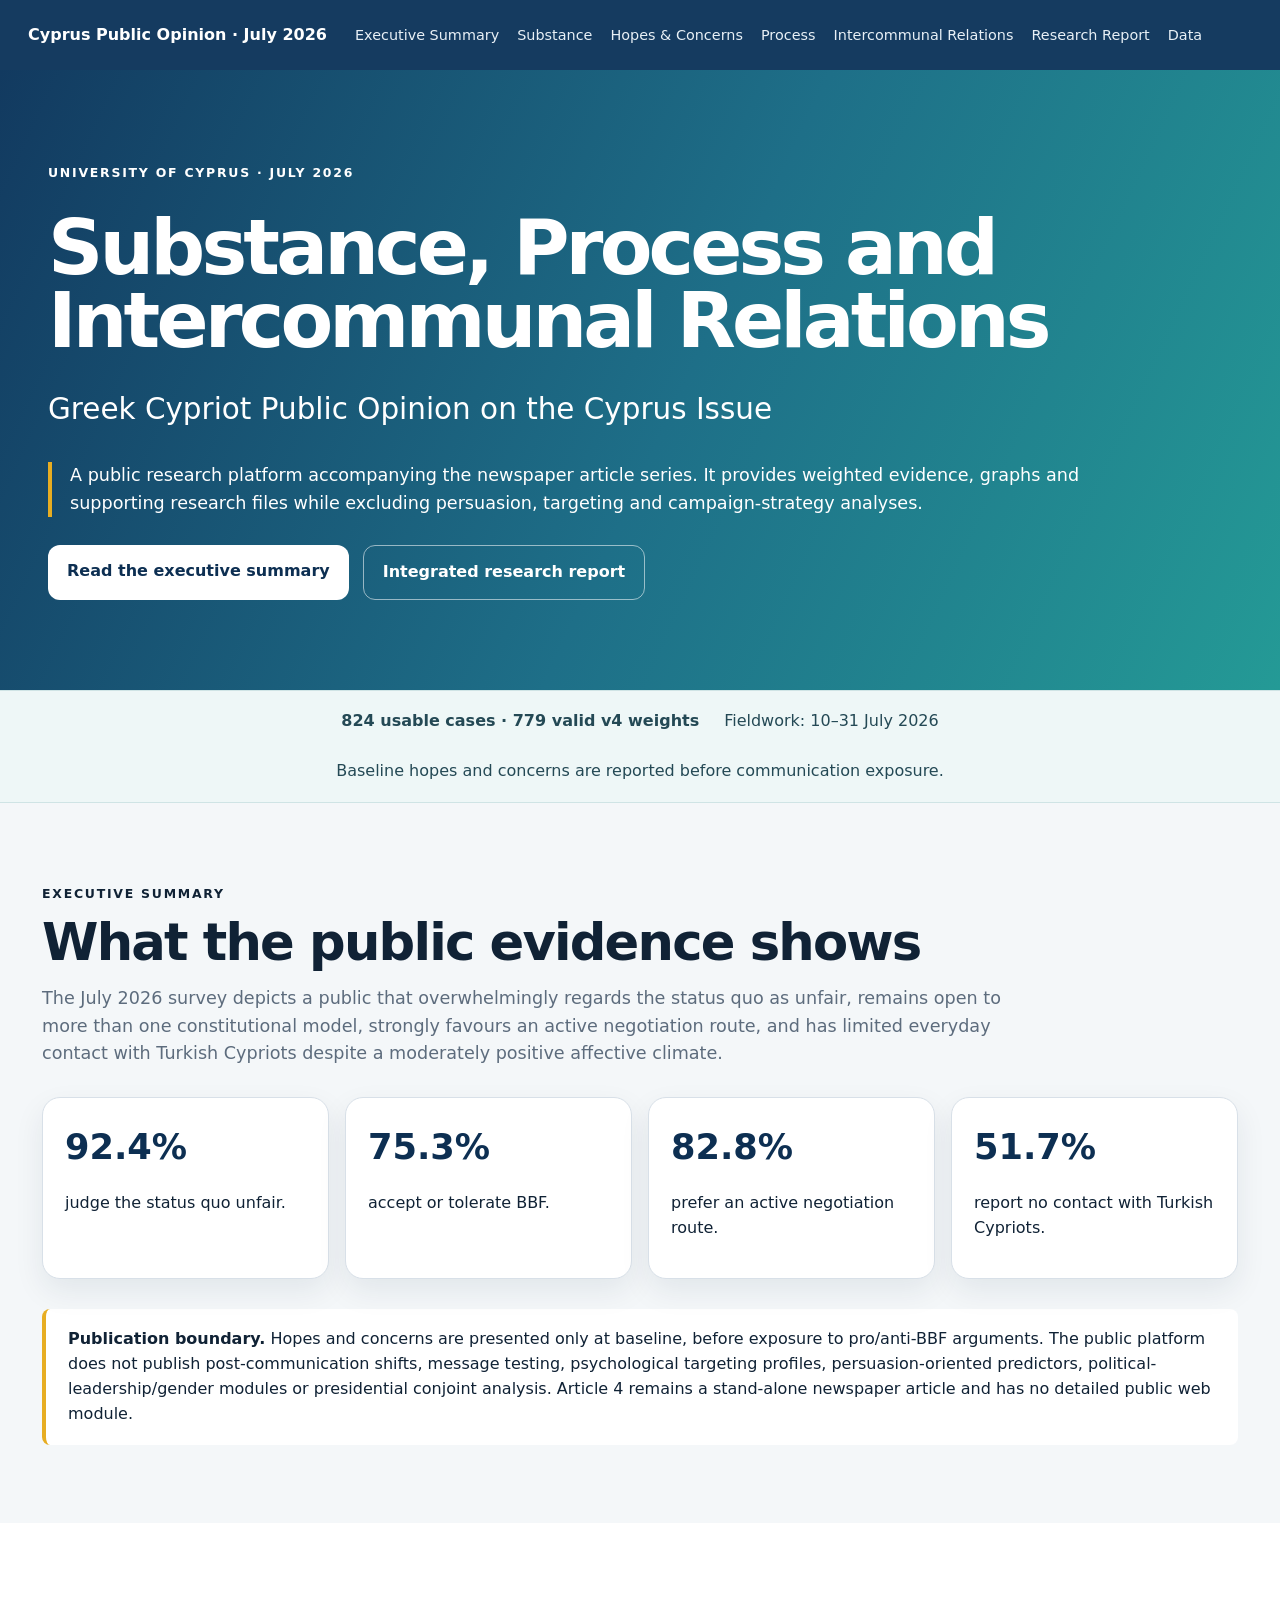
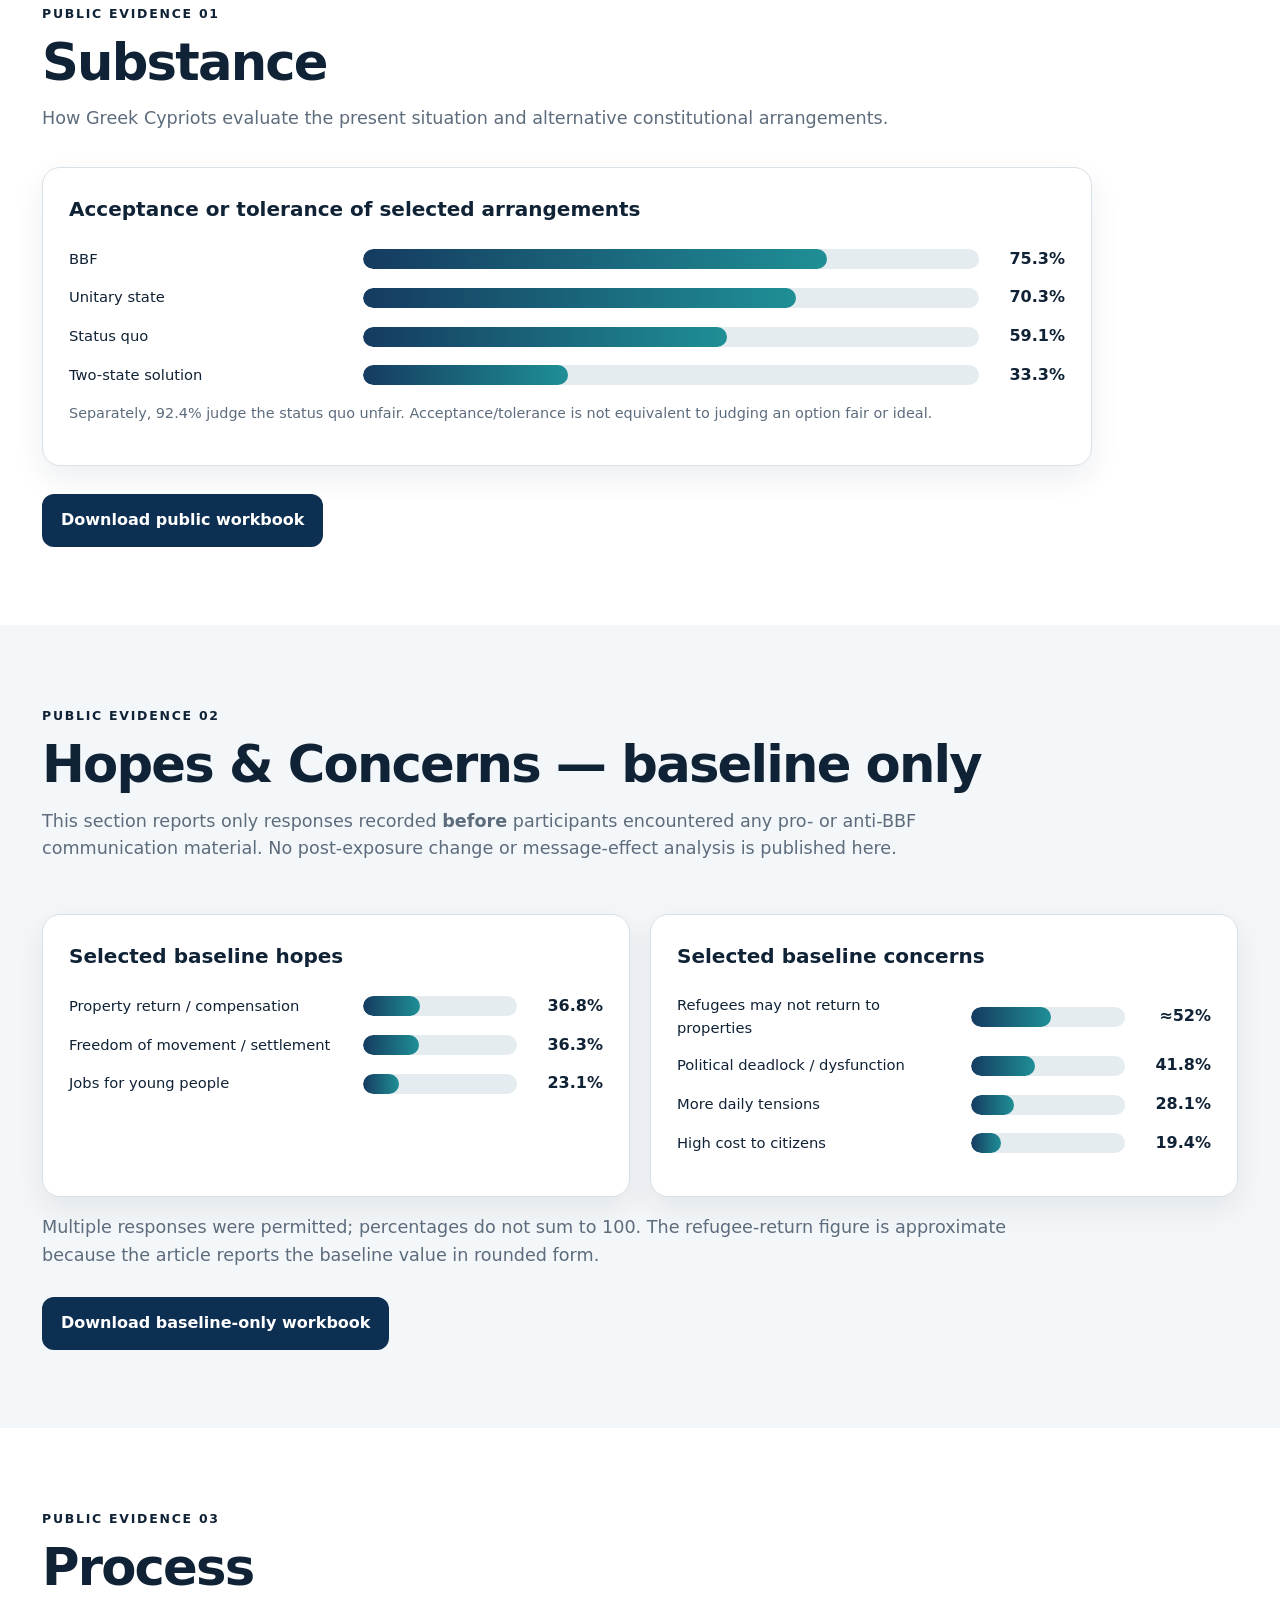
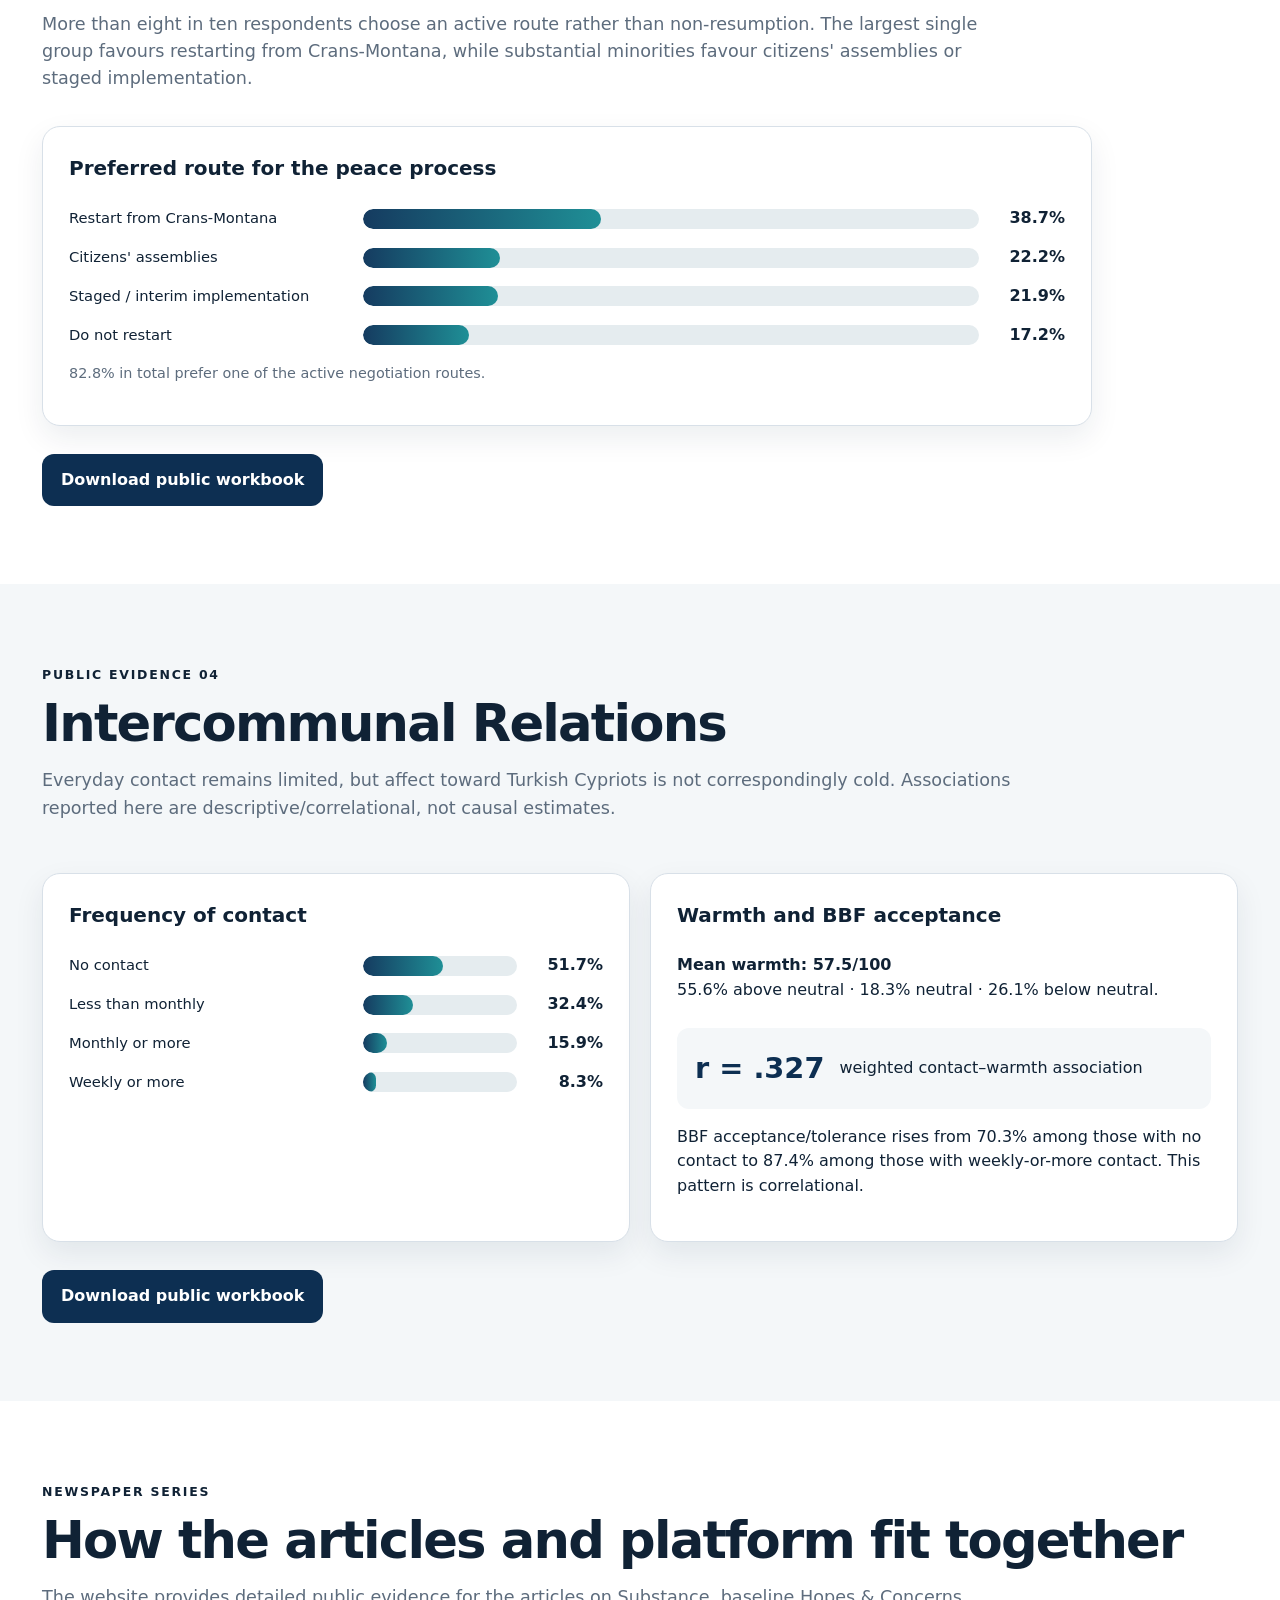
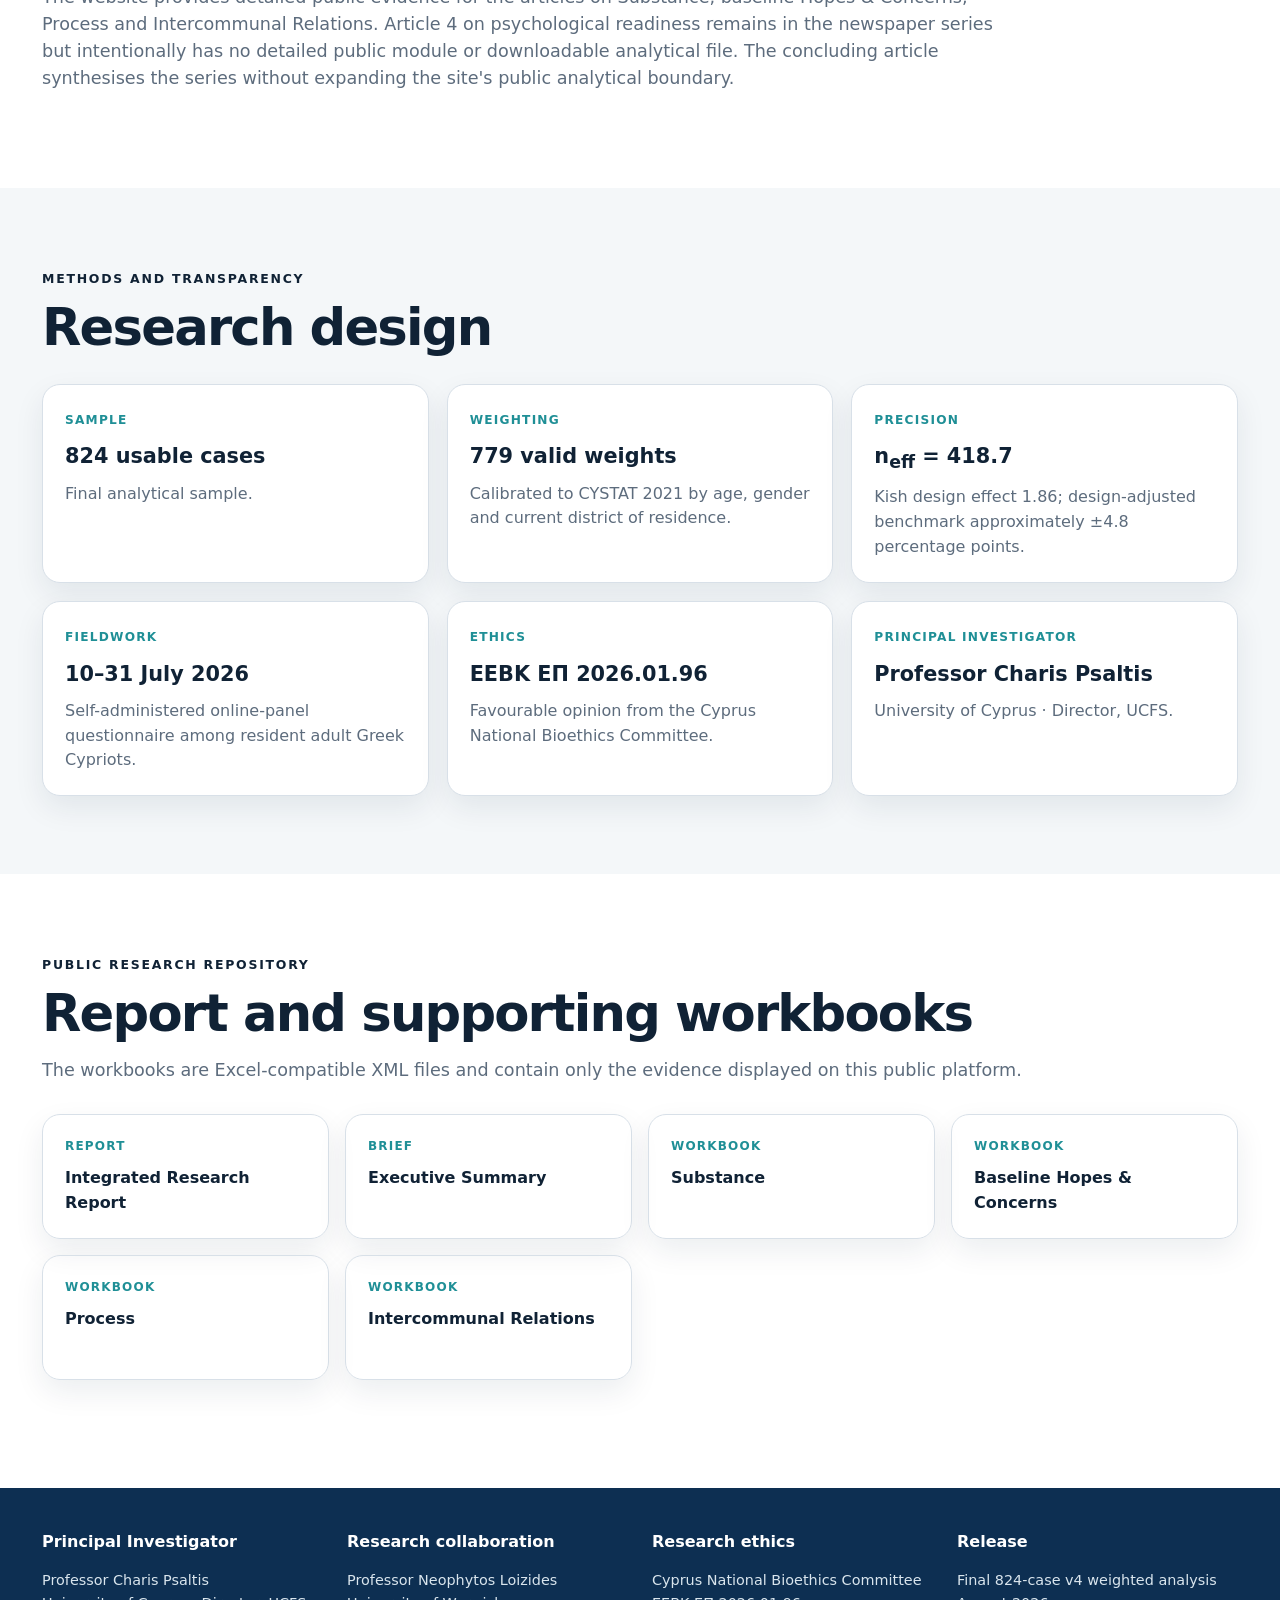
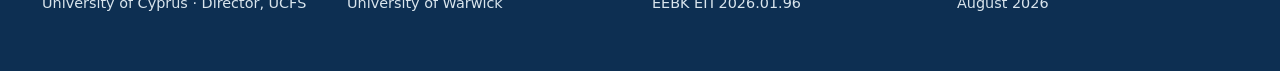
==== index.html @ 098eb1b0 "Connect graphs, report and public Excel-compatible workbooks" ====
<!doctype html><html lang="en"><head><meta charset="utf-8"><meta name="viewport" content="width=device-width,initial-scale=1"><meta name="description" content="Substance, Process and Intercommunal Relations: Greek Cypriot Public Opinion, July 2026"><title>Substance, Process and Intercommunal Relations · July 2026</title><link rel="stylesheet" href="assets/observatory-v5.css?v=20260810-articles"></head><body><header class="site-header"><div class="header-inner"><a class="brand" href="#home">Cyprus Public Opinion · July 2026</a><nav class="primary-nav"><a href="#summary">Executive Summary</a><a href="#substance">Substance</a><a href="#hopes">Hopes & Concerns</a><a href="#process">Process</a><a href="#intergroup">Intercommunal Relations</a><a href="reports/integrated-research-report.html">Research Report</a><a href="#downloads">Data</a></nav></div></header><main>
<section id="home" class="hero"><div class="hero-inner"><span class="eyebrow">UNIVERSITY OF CYPRUS · JULY 2026</span><h1>Substance, Process and Intercommunal Relations</h1><p class="hero-subtitle">Greek Cypriot Public Opinion on the Cyprus Issue</p><p class="hero-note">A public research platform accompanying the newspaper article series. It provides weighted evidence, graphs and supporting research files while excluding persuasion, targeting and campaign-strategy analyses.</p><div class="hero-actions"><a class="btn primary" href="#summary">Read the executive summary</a><a class="btn secondary" href="reports/integrated-research-report.html">Integrated research report</a></div></div></section>
<section class="release-banner"><strong>824 usable cases · 779 valid v4 weights</strong><span>Fieldwork: 10–31 July 2026</span><span>Baseline hopes and concerns are reported before communication exposure.</span></section>
<section id="summary" class="section alt"><div class="section-heading"><span class="kicker">Executive Summary</span><h2>What the public evidence shows</h2><p>The July 2026 survey depicts a public that overwhelmingly regards the status quo as unfair, remains open to more than one constitutional model, strongly favours an active negotiation route, and has limited everyday contact with Turkish Cypriots despite a moderately positive affective climate.</p></div><div class="summary-grid"><article><strong>92.4%</strong><p>judge the status quo unfair.</p></article><article><strong>75.3%</strong><p>accept or tolerate BBF.</p></article><article><strong>82.8%</strong><p>prefer an active negotiation route.</p></article><article><strong>51.7%</strong><p>report no contact with Turkish Cypriots.</p></article></div><div class="notice"><strong>Publication boundary.</strong> Hopes and concerns are presented only at baseline, before exposure to pro/anti-BBF arguments. The public platform does not publish post-communication shifts, message testing, psychological targeting profiles, persuasion-oriented predictors, political-leadership/gender modules or presidential conjoint analysis. Article 4 remains a stand-alone newspaper article and has no detailed public web module.</div></section>
<section id="substance" class="chapter"><div class="chapter-copy"><span class="chapter-number">Public evidence 01</span><h2>Substance</h2><p>How Greek Cypriots evaluate the present situation and alternative constitutional arrangements.</p><div class="chart"><h3>Acceptance or tolerance of selected arrangements</h3><div class="bar"><span>BBF</span><i style="--v:75.3%"></i><b>75.3%</b></div><div class="bar"><span>Unitary state</span><i style="--v:70.3%"></i><b>70.3%</b></div><div class="bar"><span>Status quo</span><i style="--v:59.1%"></i><b>59.1%</b></div><div class="bar"><span>Two-state solution</span><i style="--v:33.3%"></i><b>33.3%</b></div><p class="chart-note">Separately, 92.4% judge the status quo unfair. Acceptance/tolerance is not equivalent to judging an option fair or ideal.</p></div><div class="actions"><a class="btn primary" href="downloads/Substance_Public_Workbook.xml" download>Download public workbook</a></div></div></section>
<section id="hopes" class="chapter alt"><div class="chapter-copy"><span class="chapter-number">Public evidence 02</span><h2>Hopes &amp; Concerns — baseline only</h2><p>This section reports only responses recorded <strong>before</strong> participants encountered any pro- or anti-BBF communication material. No post-exposure change or message-effect analysis is published here.</p><div class="two-charts"><div class="chart"><h3>Selected baseline hopes</h3><div class="bar"><span>Property return / compensation</span><i style="--v:36.8%"></i><b>36.8%</b></div><div class="bar"><span>Freedom of movement / settlement</span><i style="--v:36.3%"></i><b>36.3%</b></div><div class="bar"><span>Jobs for young people</span><i style="--v:23.1%"></i><b>23.1%</b></div></div><div class="chart"><h3>Selected baseline concerns</h3><div class="bar"><span>Refugees may not return to properties</span><i style="--v:52%"></i><b>≈52%</b></div><div class="bar"><span>Political deadlock / dysfunction</span><i style="--v:41.8%"></i><b>41.8%</b></div><div class="bar"><span>More daily tensions</span><i style="--v:28.1%"></i><b>28.1%</b></div><div class="bar"><span>High cost to citizens</span><i style="--v:19.4%"></i><b>19.4%</b></div></div></div><p class="chart-note">Multiple responses were permitted; percentages do not sum to 100. The refugee-return figure is approximate because the article reports the baseline value in rounded form.</p><div class="actions"><a class="btn primary" href="downloads/Baseline_Hopes_Concerns_Public_Workbook.xml" download>Download baseline-only workbook</a></div></div></section>
<section id="process" class="chapter"><div class="chapter-copy"><span class="chapter-number">Public evidence 03</span><h2>Process</h2><p>More than eight in ten respondents choose an active route rather than non-resumption. The largest single group favours restarting from Crans-Montana, while substantial minorities favour citizens' assemblies or staged implementation.</p><div class="chart"><h3>Preferred route for the peace process</h3><div class="bar"><span>Restart from Crans-Montana</span><i style="--v:38.7%"></i><b>38.7%</b></div><div class="bar"><span>Citizens' assemblies</span><i style="--v:22.2%"></i><b>22.2%</b></div><div class="bar"><span>Staged / interim implementation</span><i style="--v:21.9%"></i><b>21.9%</b></div><div class="bar"><span>Do not restart</span><i style="--v:17.2%"></i><b>17.2%</b></div><p class="chart-note">82.8% in total prefer one of the active negotiation routes.</p></div><div class="actions"><a class="btn primary" href="downloads/Process_Public_Workbook.xml" download>Download public workbook</a></div></div></section>
<section id="intergroup" class="chapter alt"><div class="chapter-copy"><span class="chapter-number">Public evidence 04</span><h2>Intercommunal Relations</h2><p>Everyday contact remains limited, but affect toward Turkish Cypriots is not correspondingly cold. Associations reported here are descriptive/correlational, not causal estimates.</p><div class="two-charts"><div class="chart"><h3>Frequency of contact</h3><div class="bar"><span>No contact</span><i style="--v:51.7%"></i><b>51.7%</b></div><div class="bar"><span>Less than monthly</span><i style="--v:32.4%"></i><b>32.4%</b></div><div class="bar"><span>Monthly or more</span><i style="--v:15.9%"></i><b>15.9%</b></div><div class="bar"><span>Weekly or more</span><i style="--v:8.3%"></i><b>8.3%</b></div></div><div class="chart"><h3>Warmth and BBF acceptance</h3><p><strong>Mean warmth: 57.5/100</strong><br>55.6% above neutral · 18.3% neutral · 26.1% below neutral.</p><div class="association"><strong>r = .327</strong><span>weighted contact–warmth association</span></div><p>BBF acceptance/tolerance rises from 70.3% among those with no contact to 87.4% among those with weekly-or-more contact. This pattern is correlational.</p></div></div><div class="actions"><a class="btn primary" href="downloads/Intercommunal_Relations_Public_Workbook.xml" download>Download public workbook</a></div></div></section>
<section id="articles" class="section"><div class="section-heading"><span class="kicker">Newspaper series</span><h2>How the articles and platform fit together</h2><p>The website provides detailed public evidence for the articles on Substance, baseline Hopes & Concerns, Process and Intercommunal Relations. Article 4 on psychological readiness remains in the newspaper series but intentionally has no detailed public module or downloadable analytical file. The concluding article synthesises the series without expanding the site's public analytical boundary.</p></div></section>
<section id="research" class="section research"><div class="section-heading"><span class="kicker">Methods and transparency</span><h2>Research design</h2></div><div class="research-grid"><article><span>Sample</span><strong>824 usable cases</strong><p>Final analytical sample.</p></article><article><span>Weighting</span><strong>779 valid weights</strong><p>Calibrated to CYSTAT 2021 by age, gender and current district of residence.</p></article><article><span>Precision</span><strong>n<sub>eff</sub> = 418.7</strong><p>Kish design effect 1.86; design-adjusted benchmark approximately ±4.8 percentage points.</p></article><article><span>Fieldwork</span><strong>10–31 July 2026</strong><p>Self-administered online-panel questionnaire among resident adult Greek Cypriots.</p></article><article><span>Ethics</span><strong>ΕΕΒΚ ΕΠ 2026.01.96</strong><p>Favourable opinion from the Cyprus National Bioethics Committee.</p></article><article><span>Principal Investigator</span><strong>Professor Charis Psaltis</strong><p>University of Cyprus · Director, UCFS.</p></article></div></section>
<section id="downloads" class="section downloads"><div class="section-heading"><span class="kicker">Public research repository</span><h2>Report and supporting workbooks</h2><p>The workbooks are Excel-compatible XML files and contain only the evidence displayed on this public platform.</p></div><div class="download-grid"><a href="reports/integrated-research-report.html"><span>Report</span><strong>Integrated Research Report</strong></a><a href="reports/executive-summary.html"><span>Brief</span><strong>Executive Summary</strong></a><a href="downloads/Substance_Public_Workbook.xml" download><span>Workbook</span><strong>Substance</strong></a><a href="downloads/Baseline_Hopes_Concerns_Public_Workbook.xml" download><span>Workbook</span><strong>Baseline Hopes & Concerns</strong></a><a href="downloads/Process_Public_Workbook.xml" download><span>Workbook</span><strong>Process</strong></a><a href="downloads/Intercommunal_Relations_Public_Workbook.xml" download><span>Workbook</span><strong>Intercommunal Relations</strong></a></div></section></main>
<footer><div class="footer-grid"><div><strong>Principal Investigator</strong><p>Professor Charis Psaltis<br>University of Cyprus · Director, UCFS</p></div><div><strong>Research collaboration</strong><p>Professor Neophytos Loizides<br>University of Warwick</p></div><div><strong>Research ethics</strong><p>Cyprus National Bioethics Committee<br>ΕΕΒΚ ΕΠ 2026.01.96</p></div><div><strong>Release</strong><p>Final 824-case v4 weighted analysis<br>August 2026</p></div></div></footer></body></html>
---- assets/observatory-v5.css ----
:root{--navy:#153b60;--navy2:#0d2f52;--teal:#1f8f96;--ink:#102235;--muted:#5d6c7d;--line:#d8e0e8;--alt:#f4f7f9;--gold:#e7ad22;--radius:18px;--shadow:0 12px 30px rgba(12,36,60,.08)}*{box-sizing:border-box}html{scroll-behavior:smooth;scroll-padding-top:90px}body{margin:0;color:var(--ink);font-family:Inter,ui-sans-serif,system-ui,-apple-system,"Segoe UI",Arial,sans-serif;line-height:1.55}.site-header{position:sticky;top:0;z-index:50;background:var(--navy);color:#fff}.header-inner{max-width:1500px;margin:auto;min-height:70px;padding:8px 28px;display:flex;align-items:center;gap:28px}.brand{color:#fff;text-decoration:none;font-weight:900;white-space:nowrap}.primary-nav{display:flex;gap:18px;overflow-x:auto}.primary-nav a{color:#e8f0f6;text-decoration:none;font-size:.9rem;white-space:nowrap}.hero{background:linear-gradient(115deg,#123a60,#1e6f88 53%,#249a96);color:#fff;min-height:620px;display:flex;align-items:center}.hero-inner{max-width:1360px;margin:auto;padding:90px 48px}.eyebrow,.kicker,.chapter-number{font-size:.78rem;letter-spacing:.14em;text-transform:uppercase;font-weight:900}.hero h1{max-width:1250px;margin:.35em 0 .25em;font-size:clamp(3rem,6vw,6.6rem);line-height:.95;letter-spacing:-.05em}.hero-subtitle{font-size:clamp(1.4rem,2.3vw,2.3rem)}.hero-note{max-width:1050px;border-left:4px solid var(--gold);padding-left:18px;font-size:1.1rem}.hero-actions,.actions{display:flex;gap:14px;flex-wrap:wrap;margin-top:28px}.btn{display:inline-flex;padding:14px 19px;border-radius:12px;font-weight:850;text-decoration:none}.btn.primary{background:var(--navy2);color:#fff}.hero .btn.primary{background:#fff;color:var(--navy2)}.btn.secondary{border:1px solid rgba(255,255,255,.55);color:#fff}.btn.secondary.dark{border:1px solid var(--line);color:var(--navy2);background:#fff}.release-banner{background:#eef7f7;border-block:1px solid #cfe4e5;padding:18px 32px;display:flex;gap:25px;flex-wrap:wrap;justify-content:center;color:#244955}.section,.chapter{padding:78px 42px}.alt,.research{background:var(--alt)}.section-heading,.chapter-copy,.report-copy{max-width:1320px;margin:auto}.section-heading h2,.chapter h2{font-size:clamp(2.3rem,4vw,4.2rem);line-height:1.02;margin:.2em 0 .3em;letter-spacing:-.035em}.section-heading p,.chapter-copy>p{max-width:980px;color:var(--muted);font-size:1.1rem}.summary-grid{max-width:1320px;margin:30px auto;display:grid;grid-template-columns:repeat(4,1fr);gap:16px}.summary-grid article,.research-grid article{background:#fff;border:1px solid var(--line);border-radius:var(--radius);padding:22px;box-shadow:var(--shadow)}.summary-grid strong{display:block;font-size:2.2rem;color:var(--navy2)}.notice{max-width:1320px;margin:26px auto 0;padding:18px 22px;border-left:4px solid var(--gold);background:#fff;border-radius:8px}.chart{max-width:1050px;margin-top:34px;background:#fff;border:1px solid var(--line);border-radius:var(--radius);padding:26px;box-shadow:var(--shadow)}.chart h3{margin:0 0 22px;font-size:1.25rem}.bar{display:grid;grid-template-columns:minmax(180px,280px) 1fr 72px;gap:14px;align-items:center;margin:14px 0}.bar span{font-size:.92rem}.bar i{height:20px;background:#e5ecef;border-radius:999px;overflow:hidden;position:relative}.bar i:after{content:"";display:block;width:var(--v);height:100%;background:linear-gradient(90deg,var(--navy),var(--teal));border-radius:999px}.bar b{text-align:right}.two-charts{display:grid;grid-template-columns:1fr 1fr;gap:20px;max-width:1320px}.chart-note{max-width:1050px;color:var(--muted);font-size:.9rem}.association{display:flex;gap:15px;align-items:center;margin-top:25px;padding:18px;background:var(--alt);border-radius:12px}.association strong{font-size:1.8rem;color:var(--navy2)}.report{background:#fff}.report-copy{font-size:1.08rem}.report-copy p{max-width:1050px;margin:0 0 20px}.report>.actions{max-width:1320px;margin-inline:auto}.research-grid{max-width:1320px;margin:30px auto 0;display:grid;grid-template-columns:repeat(3,1fr);gap:18px}.research-grid article span{color:var(--teal);font-size:.76rem;letter-spacing:.1em;text-transform:uppercase;font-weight:900}.research-grid article strong{display:block;font-size:1.3rem;margin:9px 0}.research-grid p{color:var(--muted);margin:0}.download-grid{max-width:1320px;margin:30px auto;display:grid;grid-template-columns:repeat(4,1fr);gap:16px}.download-grid a{display:flex;flex-direction:column;min-height:125px;border:1px solid var(--line);border-radius:var(--radius);padding:22px;text-decoration:none;color:var(--ink);box-shadow:var(--shadow)}.download-grid span{font-size:.75rem;text-transform:uppercase;letter-spacing:.1em;color:var(--teal);font-weight:900}.download-grid strong{margin-top:10px}footer{background:var(--navy2);color:#fff;padding:42px}.footer-grid{max-width:1320px;margin:auto;display:grid;grid-template-columns:repeat(4,1fr);gap:24px}.footer-grid p{color:#d9e5ed;font-size:.9rem}@media(max-width:950px){.header-inner{flex-wrap:wrap}.primary-nav{order:3;width:100%;padding-bottom:8px}.summary-grid,.research-grid,.download-grid{grid-template-columns:repeat(2,1fr)}.two-charts{grid-template-columns:1fr}}@media(max-width:650px){.hero-inner{padding:65px 24px}.section,.chapter{padding:58px 22px}.summary-grid,.research-grid,.download-grid,.footer-grid{grid-template-columns:1fr}.bar{grid-template-columns:1fr 55px}.bar i{grid-column:1/3}.bar b{grid-row:1;grid-column:2}.brand{font-size:.9rem}}
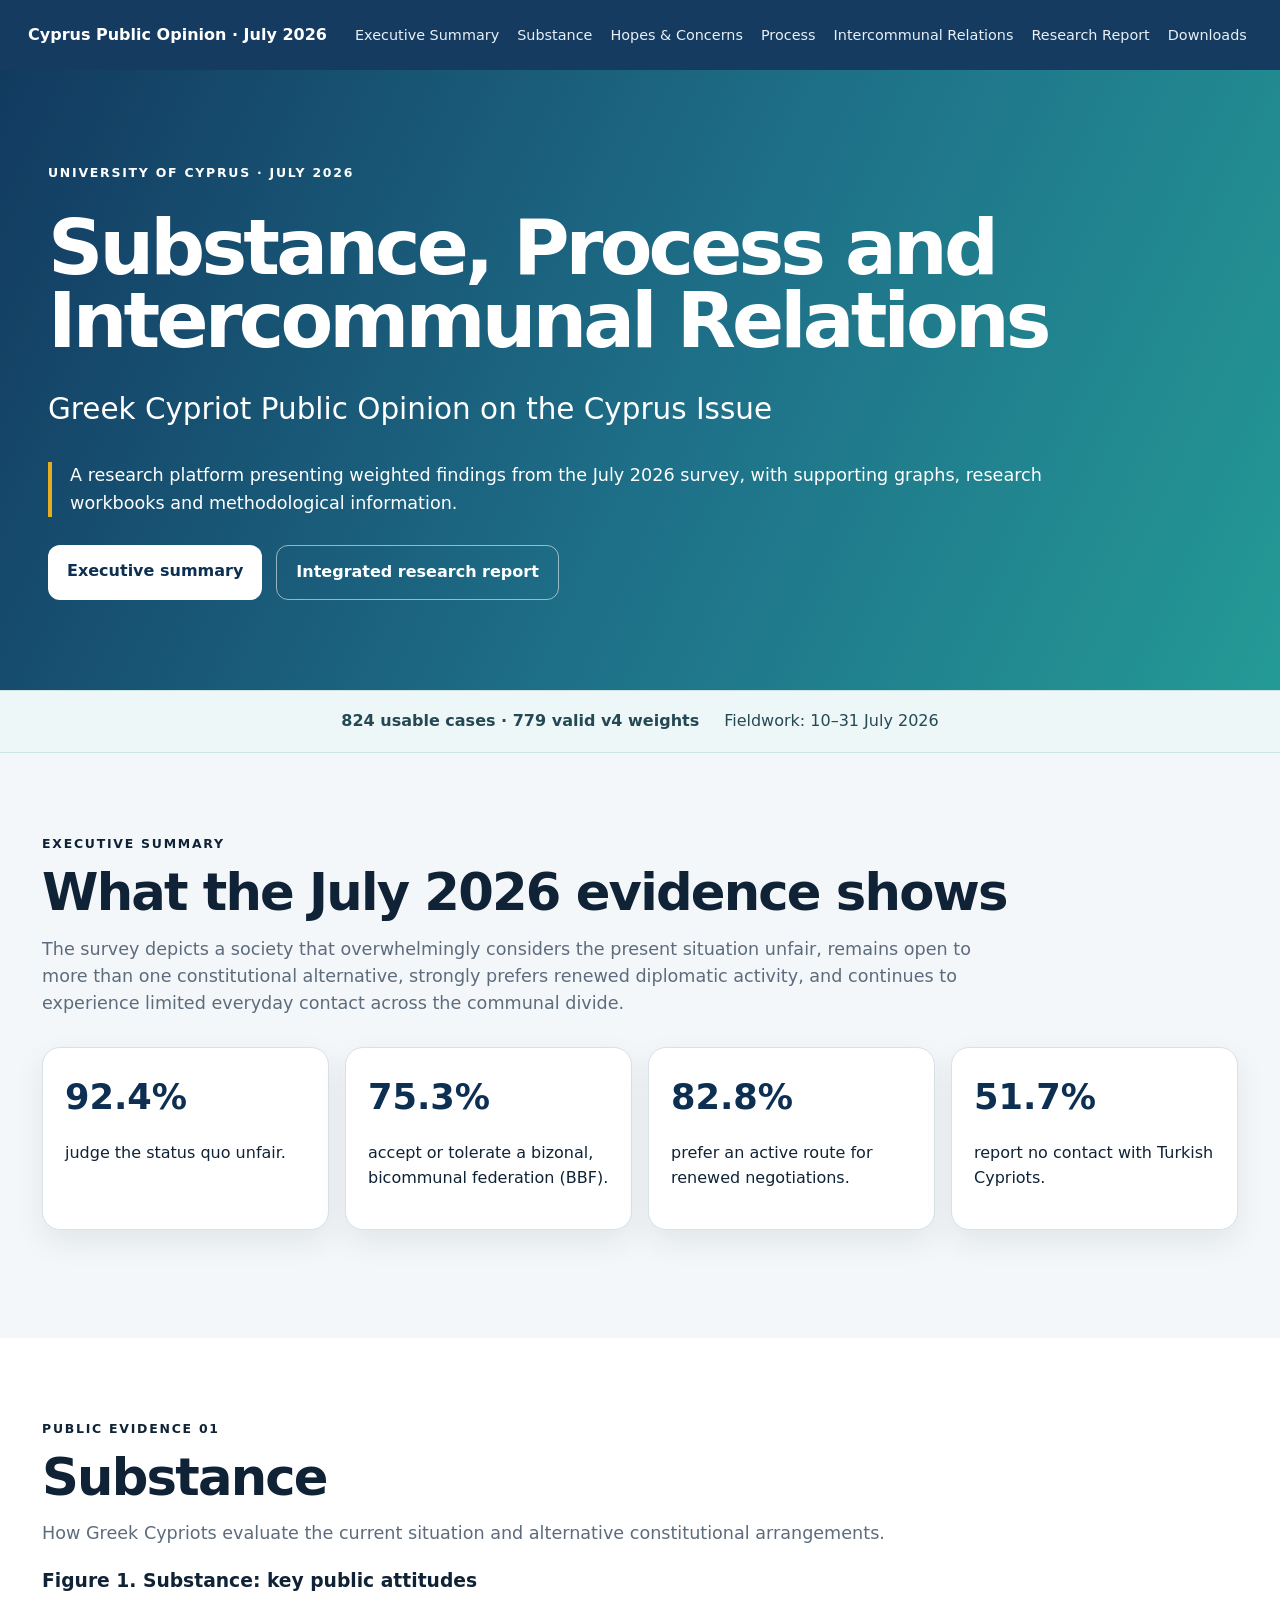
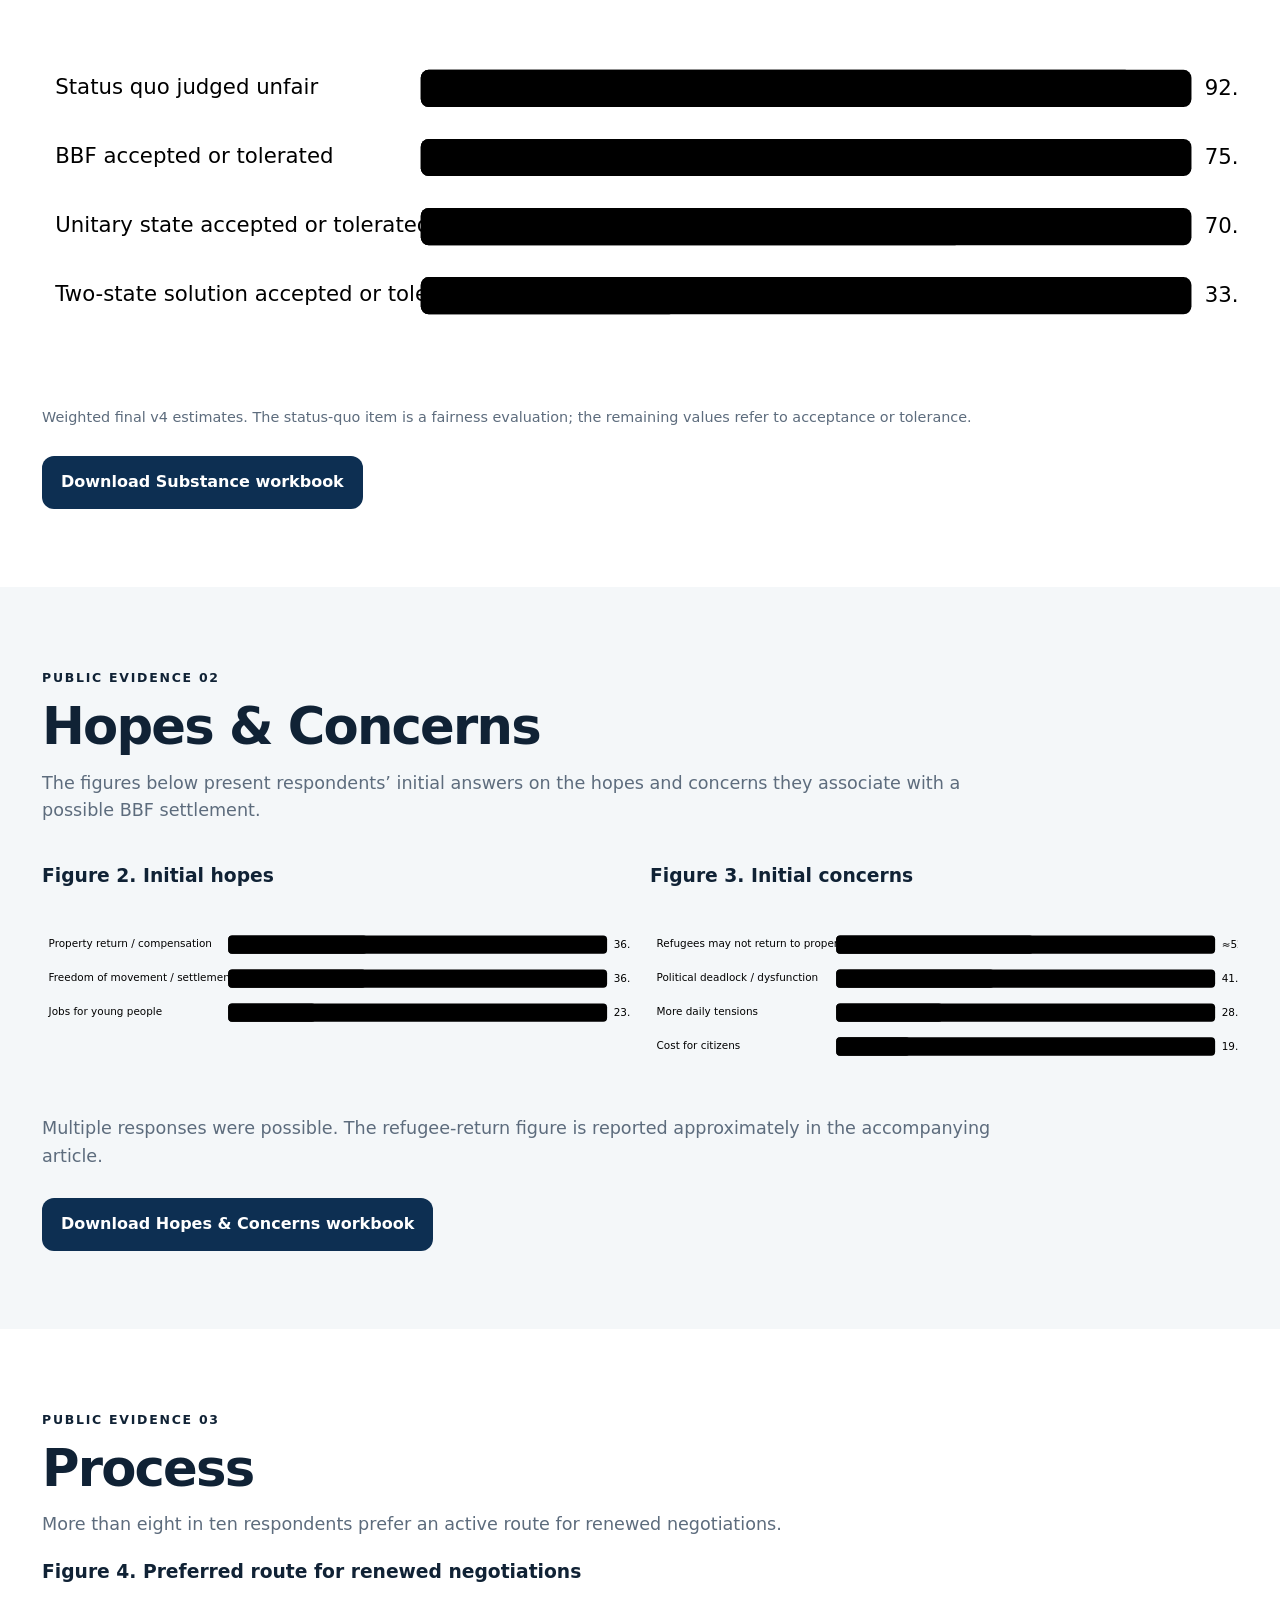
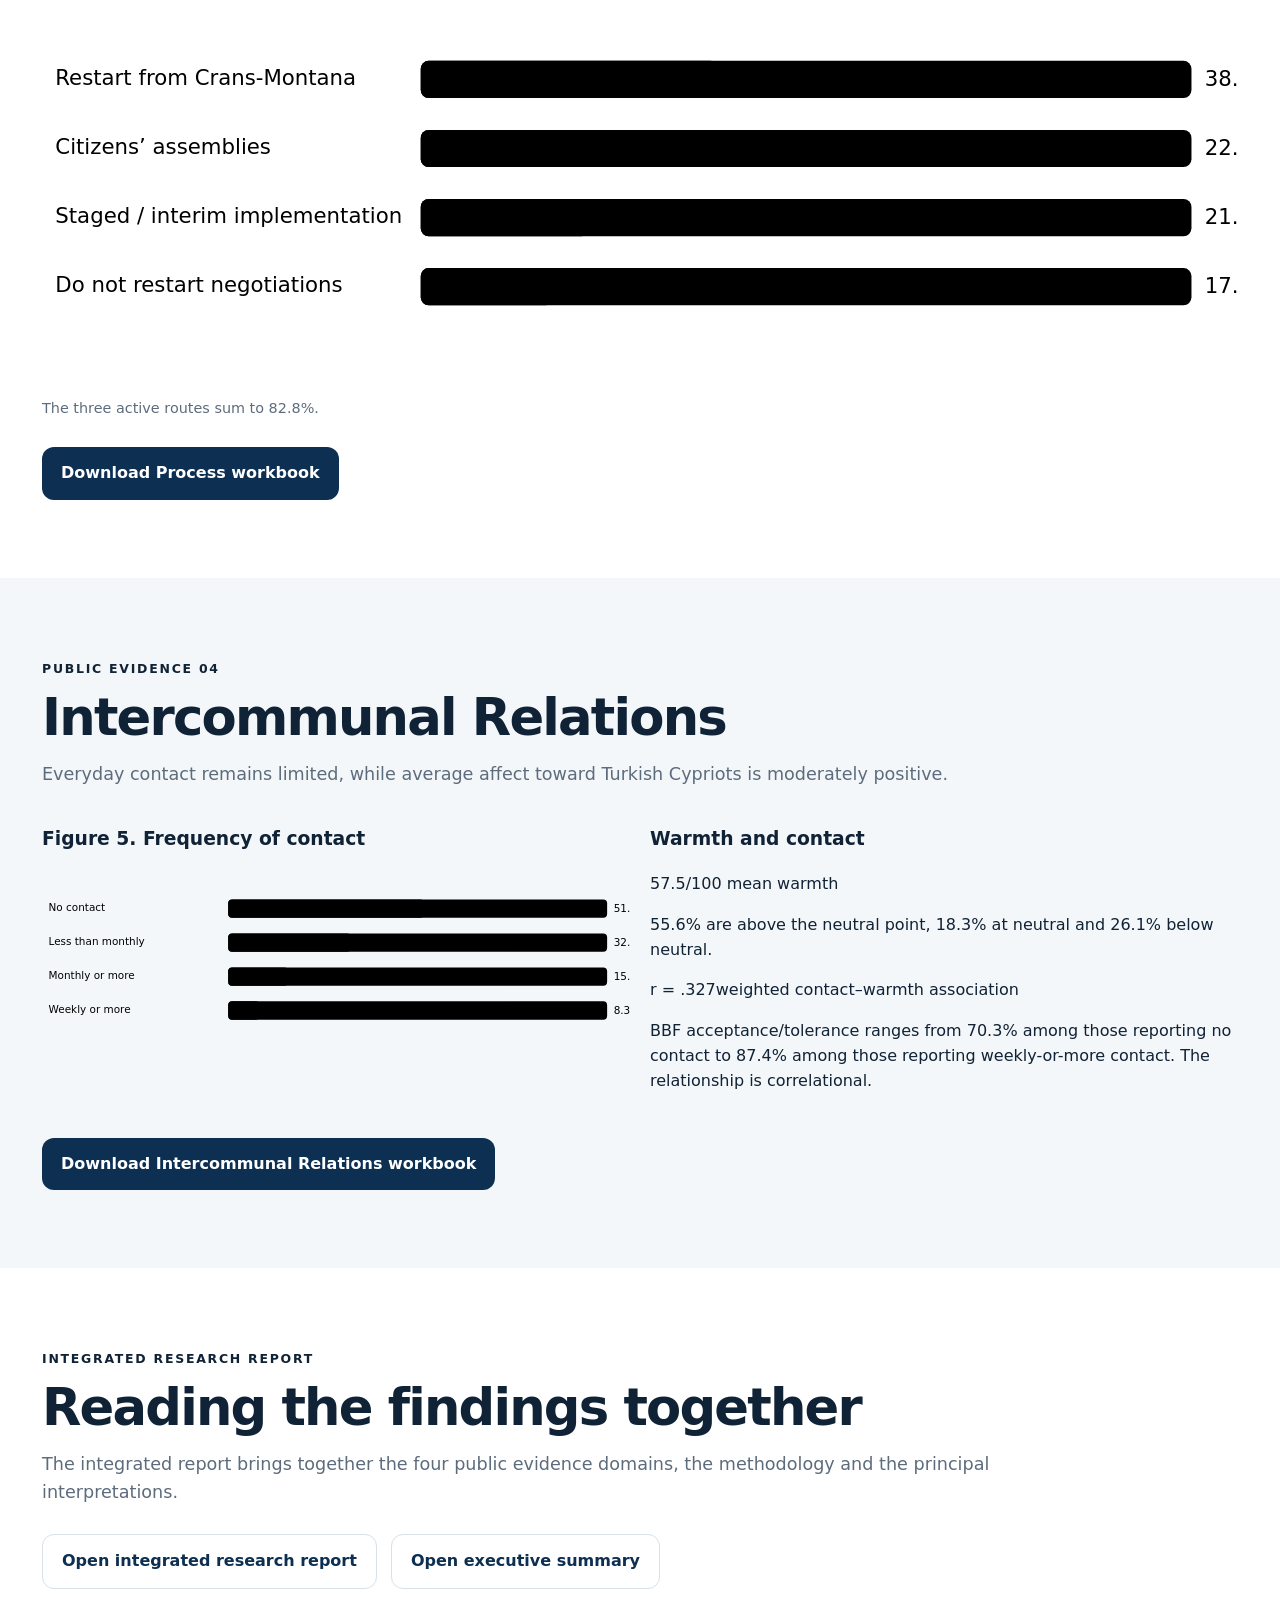
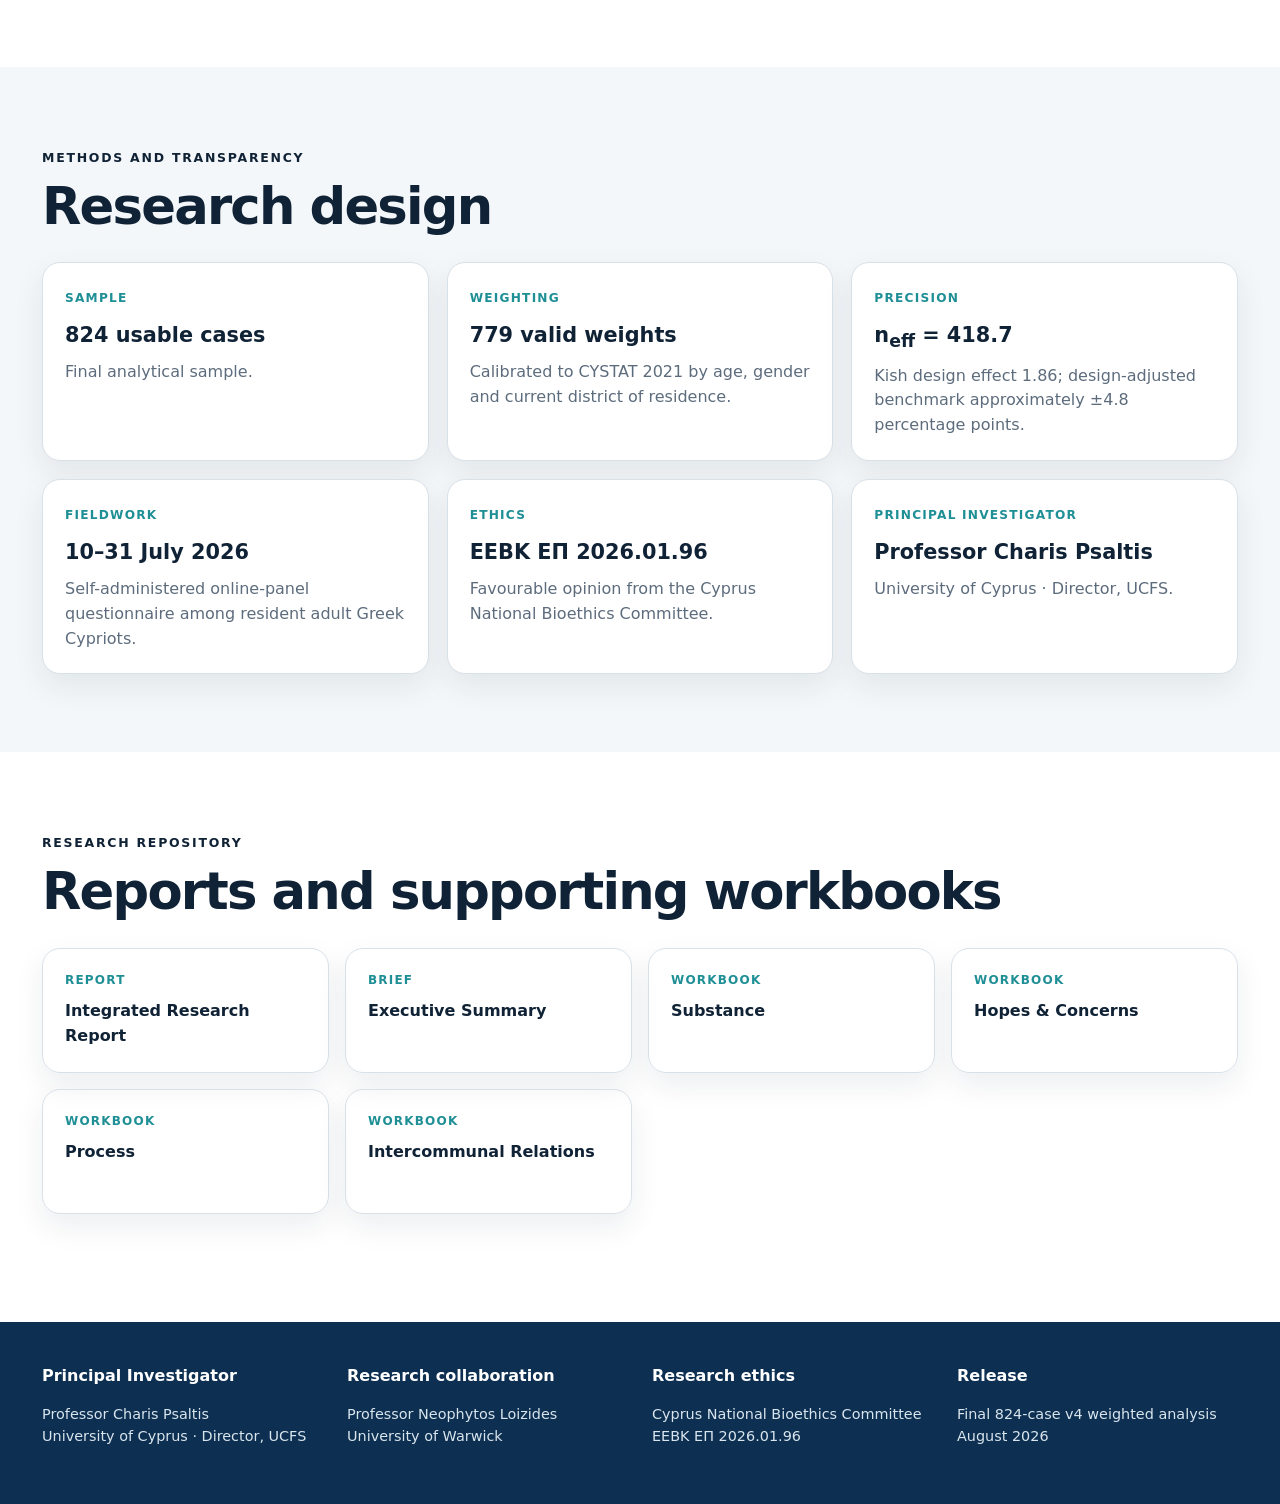
==== commit e77c80fd: "Clean public wording, fix workbook links and add visible graphs" ====
--- a/index.html
+++ b/index.html
@@ -1,12 +1,13 @@
-<!doctype html><html lang="en"><head><meta charset="utf-8"><meta name="viewport" content="width=device-width,initial-scale=1"><meta name="description" content="Substance, Process and Intercommunal Relations: Greek Cypriot Public Opinion, July 2026"><title>Substance, Process and Intercommunal Relations · July 2026</title><link rel="stylesheet" href="assets/observatory-v5.css?v=20260810-articles"></head><body><header class="site-header"><div class="header-inner"><a class="brand" href="#home">Cyprus Public Opinion · July 2026</a><nav class="primary-nav"><a href="#summary">Executive Summary</a><a href="#substance">Substance</a><a href="#hopes">Hopes & Concerns</a><a href="#process">Process</a><a href="#intergroup">Intercommunal Relations</a><a href="reports/integrated-research-report.html">Research Report</a><a href="#downloads">Data</a></nav></div></header><main>
-<section id="home" class="hero"><div class="hero-inner"><span class="eyebrow">UNIVERSITY OF CYPRUS · JULY 2026</span><h1>Substance, Process and Intercommunal Relations</h1><p class="hero-subtitle">Greek Cypriot Public Opinion on the Cyprus Issue</p><p class="hero-note">A public research platform accompanying the newspaper article series. It provides weighted evidence, graphs and supporting research files while excluding persuasion, targeting and campaign-strategy analyses.</p><div class="hero-actions"><a class="btn primary" href="#summary">Read the executive summary</a><a class="btn secondary" href="reports/integrated-research-report.html">Integrated research report</a></div></div></section>
-<section class="release-banner"><strong>824 usable cases · 779 valid v4 weights</strong><span>Fieldwork: 10–31 July 2026</span><span>Baseline hopes and concerns are reported before communication exposure.</span></section>
-<section id="summary" class="section alt"><div class="section-heading"><span class="kicker">Executive Summary</span><h2>What the public evidence shows</h2><p>The July 2026 survey depicts a public that overwhelmingly regards the status quo as unfair, remains open to more than one constitutional model, strongly favours an active negotiation route, and has limited everyday contact with Turkish Cypriots despite a moderately positive affective climate.</p></div><div class="summary-grid"><article><strong>92.4%</strong><p>judge the status quo unfair.</p></article><article><strong>75.3%</strong><p>accept or tolerate BBF.</p></article><article><strong>82.8%</strong><p>prefer an active negotiation route.</p></article><article><strong>51.7%</strong><p>report no contact with Turkish Cypriots.</p></article></div><div class="notice"><strong>Publication boundary.</strong> Hopes and concerns are presented only at baseline, before exposure to pro/anti-BBF arguments. The public platform does not publish post-communication shifts, message testing, psychological targeting profiles, persuasion-oriented predictors, political-leadership/gender modules or presidential conjoint analysis. Article 4 remains a stand-alone newspaper article and has no detailed public web module.</div></section>
-<section id="substance" class="chapter"><div class="chapter-copy"><span class="chapter-number">Public evidence 01</span><h2>Substance</h2><p>How Greek Cypriots evaluate the present situation and alternative constitutional arrangements.</p><div class="chart"><h3>Acceptance or tolerance of selected arrangements</h3><div class="bar"><span>BBF</span><i style="--v:75.3%"></i><b>75.3%</b></div><div class="bar"><span>Unitary state</span><i style="--v:70.3%"></i><b>70.3%</b></div><div class="bar"><span>Status quo</span><i style="--v:59.1%"></i><b>59.1%</b></div><div class="bar"><span>Two-state solution</span><i style="--v:33.3%"></i><b>33.3%</b></div><p class="chart-note">Separately, 92.4% judge the status quo unfair. Acceptance/tolerance is not equivalent to judging an option fair or ideal.</p></div><div class="actions"><a class="btn primary" href="downloads/Substance_Public_Workbook.xml" download>Download public workbook</a></div></div></section>
-<section id="hopes" class="chapter alt"><div class="chapter-copy"><span class="chapter-number">Public evidence 02</span><h2>Hopes &amp; Concerns — baseline only</h2><p>This section reports only responses recorded <strong>before</strong> participants encountered any pro- or anti-BBF communication material. No post-exposure change or message-effect analysis is published here.</p><div class="two-charts"><div class="chart"><h3>Selected baseline hopes</h3><div class="bar"><span>Property return / compensation</span><i style="--v:36.8%"></i><b>36.8%</b></div><div class="bar"><span>Freedom of movement / settlement</span><i style="--v:36.3%"></i><b>36.3%</b></div><div class="bar"><span>Jobs for young people</span><i style="--v:23.1%"></i><b>23.1%</b></div></div><div class="chart"><h3>Selected baseline concerns</h3><div class="bar"><span>Refugees may not return to properties</span><i style="--v:52%"></i><b>≈52%</b></div><div class="bar"><span>Political deadlock / dysfunction</span><i style="--v:41.8%"></i><b>41.8%</b></div><div class="bar"><span>More daily tensions</span><i style="--v:28.1%"></i><b>28.1%</b></div><div class="bar"><span>High cost to citizens</span><i style="--v:19.4%"></i><b>19.4%</b></div></div></div><p class="chart-note">Multiple responses were permitted; percentages do not sum to 100. The refugee-return figure is approximate because the article reports the baseline value in rounded form.</p><div class="actions"><a class="btn primary" href="downloads/Baseline_Hopes_Concerns_Public_Workbook.xml" download>Download baseline-only workbook</a></div></div></section>
-<section id="process" class="chapter"><div class="chapter-copy"><span class="chapter-number">Public evidence 03</span><h2>Process</h2><p>More than eight in ten respondents choose an active route rather than non-resumption. The largest single group favours restarting from Crans-Montana, while substantial minorities favour citizens' assemblies or staged implementation.</p><div class="chart"><h3>Preferred route for the peace process</h3><div class="bar"><span>Restart from Crans-Montana</span><i style="--v:38.7%"></i><b>38.7%</b></div><div class="bar"><span>Citizens' assemblies</span><i style="--v:22.2%"></i><b>22.2%</b></div><div class="bar"><span>Staged / interim implementation</span><i style="--v:21.9%"></i><b>21.9%</b></div><div class="bar"><span>Do not restart</span><i style="--v:17.2%"></i><b>17.2%</b></div><p class="chart-note">82.8% in total prefer one of the active negotiation routes.</p></div><div class="actions"><a class="btn primary" href="downloads/Process_Public_Workbook.xml" download>Download public workbook</a></div></div></section>
-<section id="intergroup" class="chapter alt"><div class="chapter-copy"><span class="chapter-number">Public evidence 04</span><h2>Intercommunal Relations</h2><p>Everyday contact remains limited, but affect toward Turkish Cypriots is not correspondingly cold. Associations reported here are descriptive/correlational, not causal estimates.</p><div class="two-charts"><div class="chart"><h3>Frequency of contact</h3><div class="bar"><span>No contact</span><i style="--v:51.7%"></i><b>51.7%</b></div><div class="bar"><span>Less than monthly</span><i style="--v:32.4%"></i><b>32.4%</b></div><div class="bar"><span>Monthly or more</span><i style="--v:15.9%"></i><b>15.9%</b></div><div class="bar"><span>Weekly or more</span><i style="--v:8.3%"></i><b>8.3%</b></div></div><div class="chart"><h3>Warmth and BBF acceptance</h3><p><strong>Mean warmth: 57.5/100</strong><br>55.6% above neutral · 18.3% neutral · 26.1% below neutral.</p><div class="association"><strong>r = .327</strong><span>weighted contact–warmth association</span></div><p>BBF acceptance/tolerance rises from 70.3% among those with no contact to 87.4% among those with weekly-or-more contact. This pattern is correlational.</p></div></div><div class="actions"><a class="btn primary" href="downloads/Intercommunal_Relations_Public_Workbook.xml" download>Download public workbook</a></div></div></section>
-<section id="articles" class="section"><div class="section-heading"><span class="kicker">Newspaper series</span><h2>How the articles and platform fit together</h2><p>The website provides detailed public evidence for the articles on Substance, baseline Hopes & Concerns, Process and Intercommunal Relations. Article 4 on psychological readiness remains in the newspaper series but intentionally has no detailed public module or downloadable analytical file. The concluding article synthesises the series without expanding the site's public analytical boundary.</p></div></section>
+<!doctype html><html lang="en"><head><meta charset="utf-8"><meta name="viewport" content="width=device-width,initial-scale=1"><meta name="description" content="Substance, Process and Intercommunal Relations: Greek Cypriot Public Opinion, July 2026"><title>Substance, Process and Intercommunal Relations · July 2026</title><link rel="stylesheet" href="assets/observatory-v5.css?v=20260810-graphs2"></head><body>
+<header class="site-header"><div class="header-inner"><a class="brand" href="#home">Cyprus Public Opinion · July 2026</a><nav class="primary-nav"><a href="#summary">Executive Summary</a><a href="#substance">Substance</a><a href="#hopes">Hopes & Concerns</a><a href="#process">Process</a><a href="#intergroup">Intercommunal Relations</a><a href="reports/integrated-research-report.html">Research Report</a><a href="#downloads">Downloads</a></nav></div></header><main>
+<section id="home" class="hero"><div class="hero-inner"><span class="eyebrow">UNIVERSITY OF CYPRUS · JULY 2026</span><h1>Substance, Process and Intercommunal Relations</h1><p class="hero-subtitle">Greek Cypriot Public Opinion on the Cyprus Issue</p><p class="hero-note">A research platform presenting weighted findings from the July 2026 survey, with supporting graphs, research workbooks and methodological information.</p><div class="hero-actions"><a class="btn primary" href="#summary">Executive summary</a><a class="btn secondary" href="reports/integrated-research-report.html">Integrated research report</a></div></div></section>
+<section class="release-banner"><strong>824 usable cases · 779 valid v4 weights</strong><span>Fieldwork: 10–31 July 2026</span></section>
+<section id="summary" class="section alt"><div class="section-heading"><span class="kicker">Executive Summary</span><h2>What the July 2026 evidence shows</h2><p>The survey depicts a society that overwhelmingly considers the present situation unfair, remains open to more than one constitutional alternative, strongly prefers renewed diplomatic activity, and continues to experience limited everyday contact across the communal divide.</p></div><div class="summary-grid"><article><strong>92.4%</strong><p>judge the status quo unfair.</p></article><article><strong>75.3%</strong><p>accept or tolerate a bizonal, bicommunal federation (BBF).</p></article><article><strong>82.8%</strong><p>prefer an active route for renewed negotiations.</p></article><article><strong>51.7%</strong><p>report no contact with Turkish Cypriots.</p></article></div></section>
+<section id="substance" class="chapter"><div class="chapter-copy"><span class="chapter-number">Public evidence 01</span><h2>Substance</h2><p>How Greek Cypriots evaluate the current situation and alternative constitutional arrangements.</p><div class="figure"><h3>Figure 1. Substance: key public attitudes</h3><svg class="chart-svg" viewBox="0 0 900 278" role="img"><text x="10" y="60">Status quo judged unfair</text><rect class="track" x="285" y="42" width="580" height="28" rx="6"/><rect class="value" x="285" y="42" width="536" height="28" rx="6"/><text class="pct" x="875" y="61">92.4%</text><text x="10" y="112">BBF accepted or tolerated</text><rect class="track" x="285" y="94" width="580" height="28" rx="6"/><rect class="value" x="285" y="94" width="437" height="28" rx="6"/><text class="pct" x="875" y="113">75.3%</text><text x="10" y="164">Unitary state accepted or tolerated</text><rect class="track" x="285" y="146" width="580" height="28" rx="6"/><rect class="value" x="285" y="146" width="408" height="28" rx="6"/><text class="pct" x="875" y="165">70.3%</text><text x="10" y="216">Two-state solution accepted or tolerated</text><rect class="track" x="285" y="198" width="580" height="28" rx="6"/><rect class="value" x="285" y="198" width="193" height="28" rx="6"/><text class="pct" x="875" y="217">33.3%</text></svg><p class="chart-note">Weighted final v4 estimates. The status-quo item is a fairness evaluation; the remaining values refer to acceptance or tolerance.</p></div><div class="actions"><a class="btn primary" href="downloads/Substance_Public_Workbook.xml" download>Download Substance workbook</a></div></div></section>
+<section id="hopes" class="chapter alt"><div class="chapter-copy"><span class="chapter-number">Public evidence 02</span><h2>Hopes & Concerns</h2><p>The figures below present respondents’ initial answers on the hopes and concerns they associate with a possible BBF settlement.</p><div class="two-charts"><div class="figure"><h3>Figure 2. Initial hopes</h3><svg class="chart-svg" viewBox="0 0 900 226" role="img"><text x="10" y="60">Property return / compensation</text><rect class="track" x="285" y="42" width="580" height="28" rx="6"/><rect class="value" x="285" y="42" width="213" height="28" rx="6"/><text class="pct" x="875" y="61">36.8%</text><text x="10" y="112">Freedom of movement / settlement</text><rect class="track" x="285" y="94" width="580" height="28" rx="6"/><rect class="value" x="285" y="94" width="211" height="28" rx="6"/><text class="pct" x="875" y="113">36.3%</text><text x="10" y="164">Jobs for young people</text><rect class="track" x="285" y="146" width="580" height="28" rx="6"/><rect class="value" x="285" y="146" width="134" height="28" rx="6"/><text class="pct" x="875" y="165">23.1%</text></svg></div><div class="figure"><h3>Figure 3. Initial concerns</h3><svg class="chart-svg" viewBox="0 0 900 278" role="img"><text x="10" y="60">Refugees may not return to properties</text><rect class="track" x="285" y="42" width="580" height="28" rx="6"/><rect class="value" x="285" y="42" width="302" height="28" rx="6"/><text class="pct" x="875" y="61">≈52%</text><text x="10" y="112">Political deadlock / dysfunction</text><rect class="track" x="285" y="94" width="580" height="28" rx="6"/><rect class="value" x="285" y="94" width="242" height="28" rx="6"/><text class="pct" x="875" y="113">41.8%</text><text x="10" y="164">More daily tensions</text><rect class="track" x="285" y="146" width="580" height="28" rx="6"/><rect class="value" x="285" y="146" width="163" height="28" rx="6"/><text class="pct" x="875" y="165">28.1%</text><text x="10" y="216">Cost for citizens</text><rect class="track" x="285" y="198" width="580" height="28" rx="6"/><rect class="value" x="285" y="198" width="113" height="28" rx="6"/><text class="pct" x="875" y="217">19.4%</text></svg></div></div><p class="chart-note">Multiple responses were possible. The refugee-return figure is reported approximately in the accompanying article.</p><div class="actions"><a class="btn primary" href="downloads/Baseline_Hopes_Concerns_Public_Workbook.xml" download>Download Hopes & Concerns workbook</a></div></div></section>
+<section id="process" class="chapter"><div class="chapter-copy"><span class="chapter-number">Public evidence 03</span><h2>Process</h2><p>More than eight in ten respondents prefer an active route for renewed negotiations.</p><div class="figure"><h3>Figure 4. Preferred route for renewed negotiations</h3><svg class="chart-svg" viewBox="0 0 900 278" role="img"><text x="10" y="60">Restart from Crans-Montana</text><rect class="track" x="285" y="42" width="580" height="28" rx="6"/><rect class="value" x="285" y="42" width="224" height="28" rx="6"/><text class="pct" x="875" y="61">38.7%</text><text x="10" y="112">Citizens’ assemblies</text><rect class="track" x="285" y="94" width="580" height="28" rx="6"/><rect class="value" x="285" y="94" width="129" height="28" rx="6"/><text class="pct" x="875" y="113">22.2%</text><text x="10" y="164">Staged / interim implementation</text><rect class="track" x="285" y="146" width="580" height="28" rx="6"/><rect class="value" x="285" y="146" width="127" height="28" rx="6"/><text class="pct" x="875" y="165">21.9%</text><text x="10" y="216">Do not restart negotiations</text><rect class="track" x="285" y="198" width="580" height="28" rx="6"/><rect class="value" x="285" y="198" width="100" height="28" rx="6"/><text class="pct" x="875" y="217">17.2%</text></svg><p class="chart-note">The three active routes sum to 82.8%.</p></div><div class="actions"><a class="btn primary" href="downloads/Process_Public_Workbook.xml" download>Download Process workbook</a></div></div></section>
+<section id="intergroup" class="chapter alt"><div class="chapter-copy"><span class="chapter-number">Public evidence 04</span><h2>Intercommunal Relations</h2><p>Everyday contact remains limited, while average affect toward Turkish Cypriots is moderately positive.</p><div class="two-charts"><div class="figure"><h3>Figure 5. Frequency of contact</h3><svg class="chart-svg" viewBox="0 0 900 278" role="img"><text x="10" y="60">No contact</text><rect class="track" x="285" y="42" width="580" height="28" rx="6"/><rect class="value" x="285" y="42" width="300" height="28" rx="6"/><text class="pct" x="875" y="61">51.7%</text><text x="10" y="112">Less than monthly</text><rect class="track" x="285" y="94" width="580" height="28" rx="6"/><rect class="value" x="285" y="94" width="188" height="28" rx="6"/><text class="pct" x="875" y="113">32.4%</text><text x="10" y="164">Monthly or more</text><rect class="track" x="285" y="146" width="580" height="28" rx="6"/><rect class="value" x="285" y="146" width="92" height="28" rx="6"/><text class="pct" x="875" y="165">15.9%</text><text x="10" y="216">Weekly or more</text><rect class="track" x="285" y="198" width="580" height="28" rx="6"/><rect class="value" x="285" y="198" width="48" height="28" rx="6"/><text class="pct" x="875" y="217">8.3%</text></svg></div><div class="figure key-findings"><h3>Warmth and contact</h3><div class="big-stat">57.5<span>/100 mean warmth</span></div><p>55.6% are above the neutral point, 18.3% at neutral and 26.1% below neutral.</p><div class="big-stat">r = .327<span>weighted contact–warmth association</span></div><p>BBF acceptance/tolerance ranges from 70.3% among those reporting no contact to 87.4% among those reporting weekly-or-more contact. The relationship is correlational.</p></div></div><div class="actions"><a class="btn primary" href="downloads/Intercommunal_Relations_Public_Workbook.xml" download>Download Intercommunal Relations workbook</a></div></div></section>
+<section id="report" class="section report"><div class="section-heading"><span class="kicker">Integrated Research Report</span><h2>Reading the findings together</h2><p>The integrated report brings together the four public evidence domains, the methodology and the principal interpretations.</p></div><div class="actions"><a class="btn secondary dark" href="reports/integrated-research-report.html">Open integrated research report</a><a class="btn secondary dark" href="reports/executive-summary.html">Open executive summary</a></div></section>
 <section id="research" class="section research"><div class="section-heading"><span class="kicker">Methods and transparency</span><h2>Research design</h2></div><div class="research-grid"><article><span>Sample</span><strong>824 usable cases</strong><p>Final analytical sample.</p></article><article><span>Weighting</span><strong>779 valid weights</strong><p>Calibrated to CYSTAT 2021 by age, gender and current district of residence.</p></article><article><span>Precision</span><strong>n<sub>eff</sub> = 418.7</strong><p>Kish design effect 1.86; design-adjusted benchmark approximately ±4.8 percentage points.</p></article><article><span>Fieldwork</span><strong>10–31 July 2026</strong><p>Self-administered online-panel questionnaire among resident adult Greek Cypriots.</p></article><article><span>Ethics</span><strong>ΕΕΒΚ ΕΠ 2026.01.96</strong><p>Favourable opinion from the Cyprus National Bioethics Committee.</p></article><article><span>Principal Investigator</span><strong>Professor Charis Psaltis</strong><p>University of Cyprus · Director, UCFS.</p></article></div></section>
-<section id="downloads" class="section downloads"><div class="section-heading"><span class="kicker">Public research repository</span><h2>Report and supporting workbooks</h2><p>The workbooks are Excel-compatible XML files and contain only the evidence displayed on this public platform.</p></div><div class="download-grid"><a href="reports/integrated-research-report.html"><span>Report</span><strong>Integrated Research Report</strong></a><a href="reports/executive-summary.html"><span>Brief</span><strong>Executive Summary</strong></a><a href="downloads/Substance_Public_Workbook.xml" download><span>Workbook</span><strong>Substance</strong></a><a href="downloads/Baseline_Hopes_Concerns_Public_Workbook.xml" download><span>Workbook</span><strong>Baseline Hopes & Concerns</strong></a><a href="downloads/Process_Public_Workbook.xml" download><span>Workbook</span><strong>Process</strong></a><a href="downloads/Intercommunal_Relations_Public_Workbook.xml" download><span>Workbook</span><strong>Intercommunal Relations</strong></a></div></section></main>
+<section id="downloads" class="section downloads"><div class="section-heading"><span class="kicker">Research repository</span><h2>Reports and supporting workbooks</h2></div><div class="download-grid"><a href="reports/integrated-research-report.html"><span>Report</span><strong>Integrated Research Report</strong></a><a href="reports/executive-summary.html"><span>Brief</span><strong>Executive Summary</strong></a><a href="downloads/Substance_Public_Workbook.xml" download><span>Workbook</span><strong>Substance</strong></a><a href="downloads/Baseline_Hopes_Concerns_Public_Workbook.xml" download><span>Workbook</span><strong>Hopes & Concerns</strong></a><a href="downloads/Process_Public_Workbook.xml" download><span>Workbook</span><strong>Process</strong></a><a href="downloads/Intercommunal_Relations_Public_Workbook.xml" download><span>Workbook</span><strong>Intercommunal Relations</strong></a></div></section></main>
 <footer><div class="footer-grid"><div><strong>Principal Investigator</strong><p>Professor Charis Psaltis<br>University of Cyprus · Director, UCFS</p></div><div><strong>Research collaboration</strong><p>Professor Neophytos Loizides<br>University of Warwick</p></div><div><strong>Research ethics</strong><p>Cyprus National Bioethics Committee<br>ΕΕΒΚ ΕΠ 2026.01.96</p></div><div><strong>Release</strong><p>Final 824-case v4 weighted analysis<br>August 2026</p></div></div></footer></body></html>
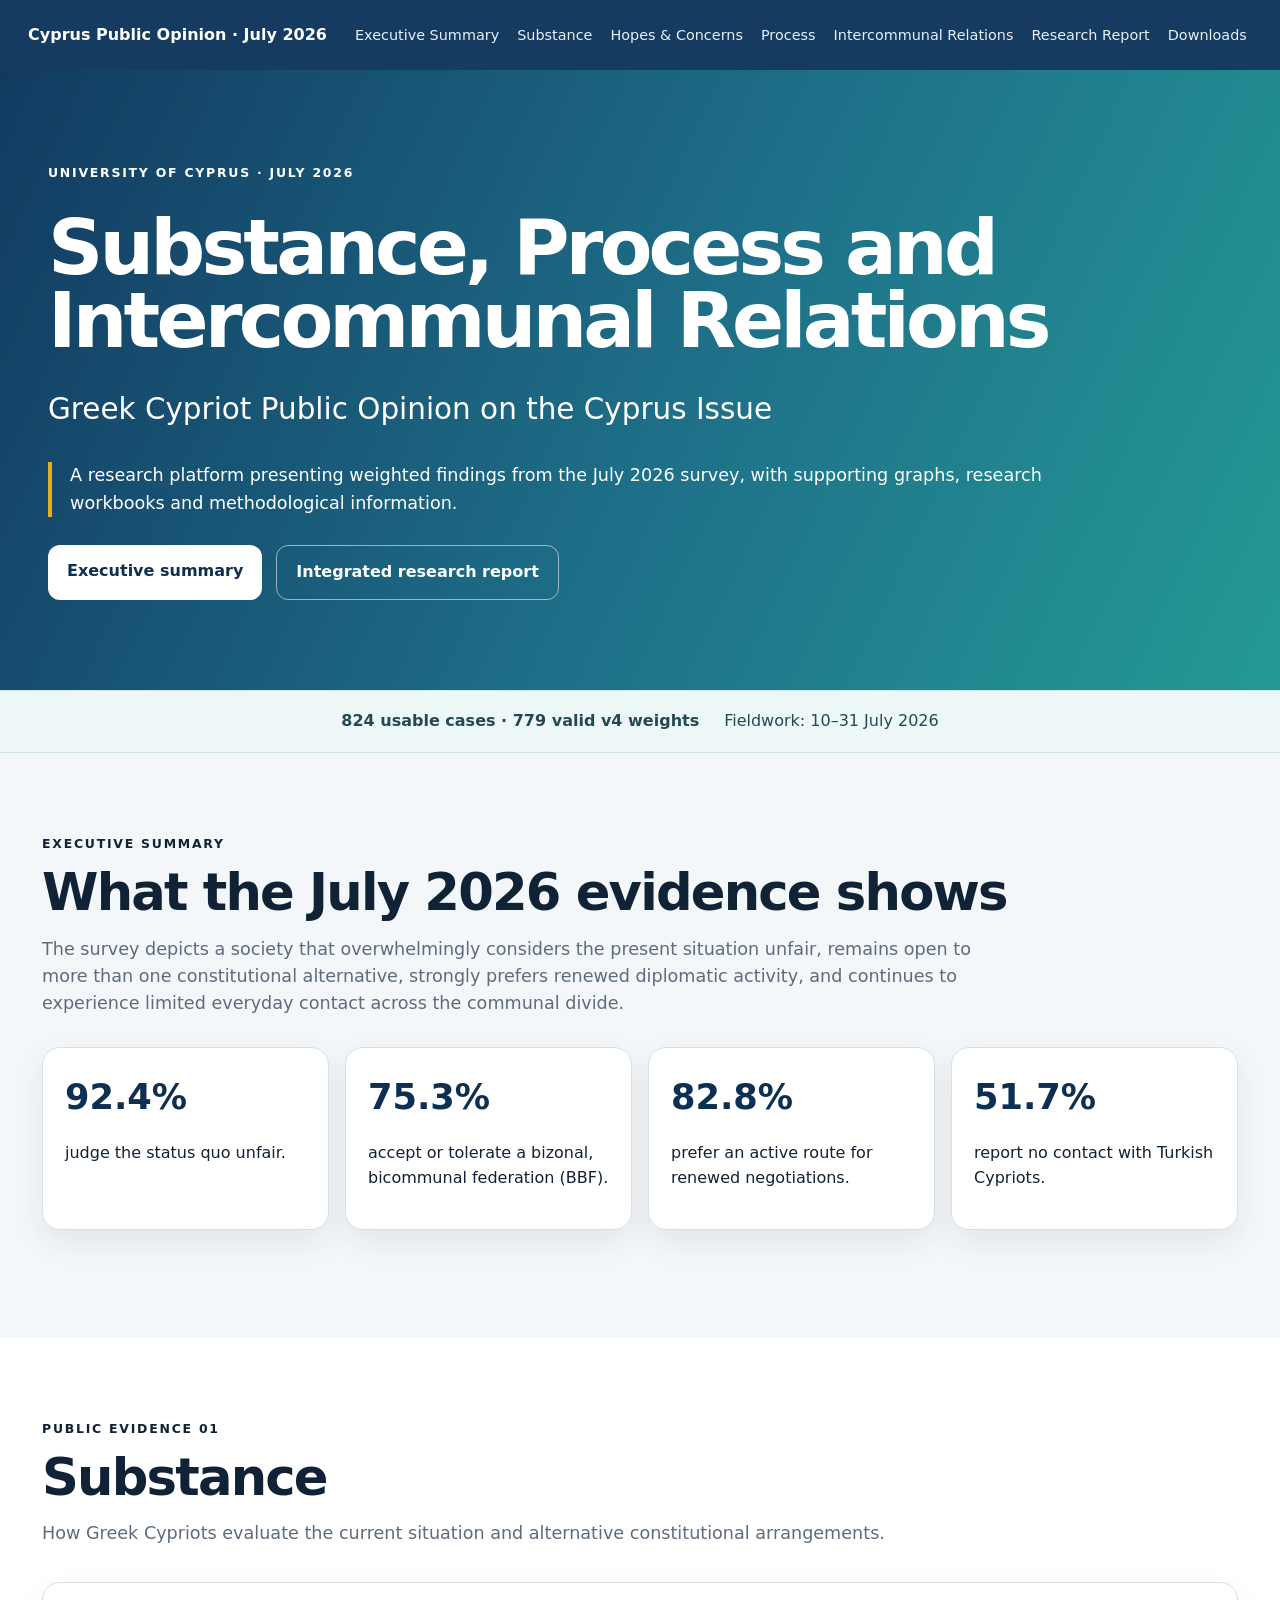
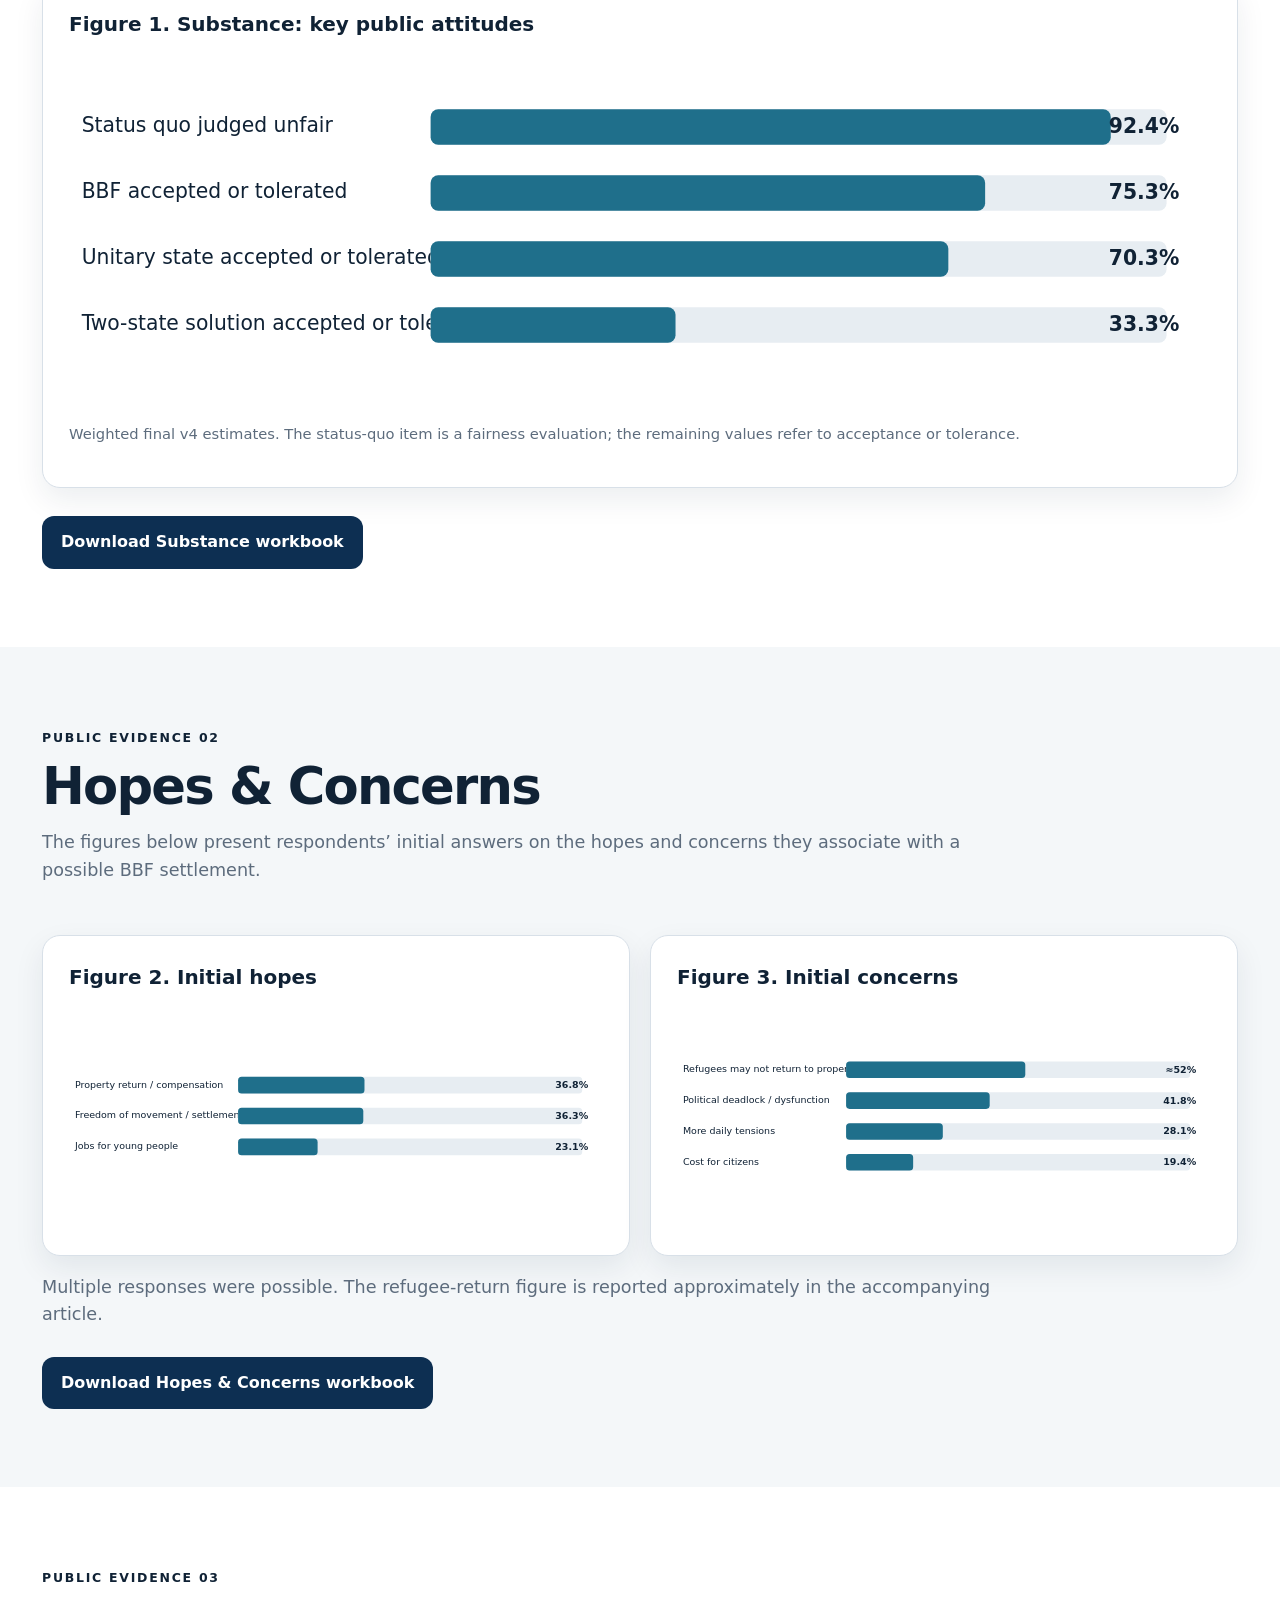
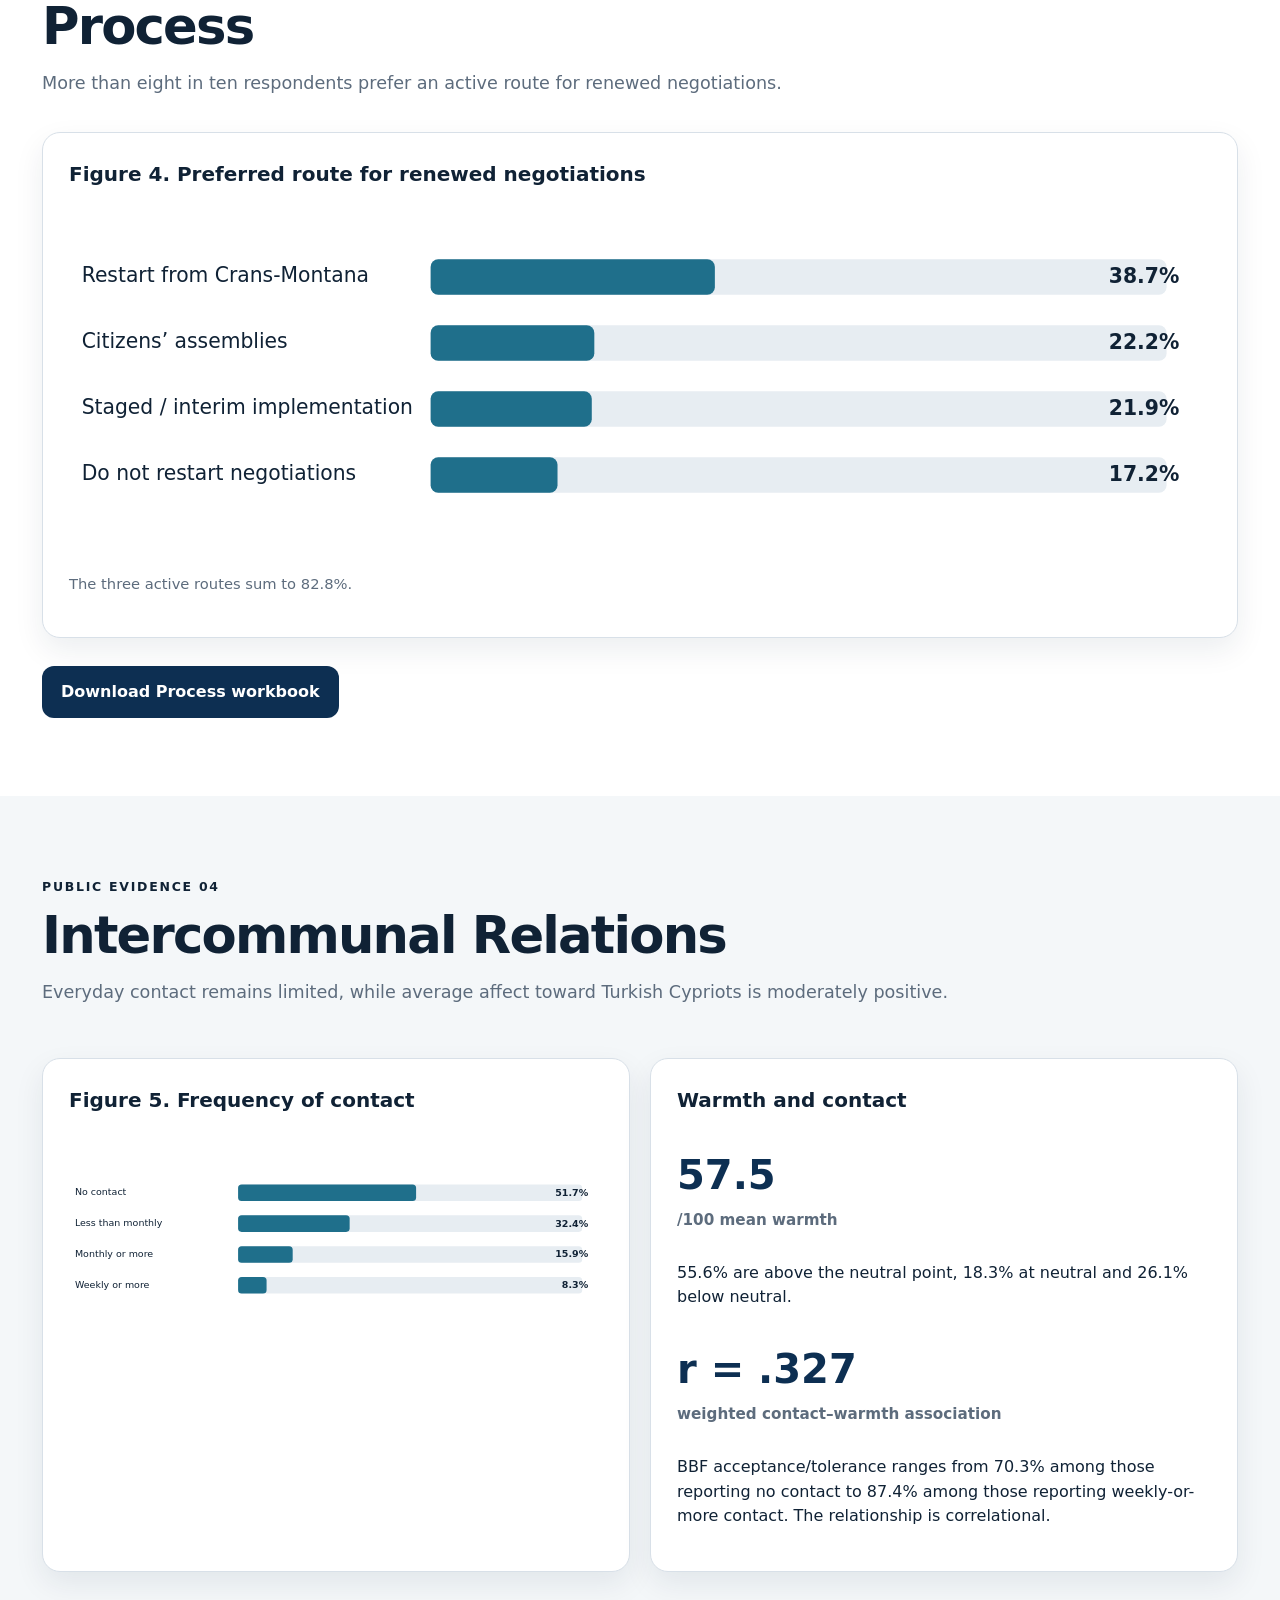
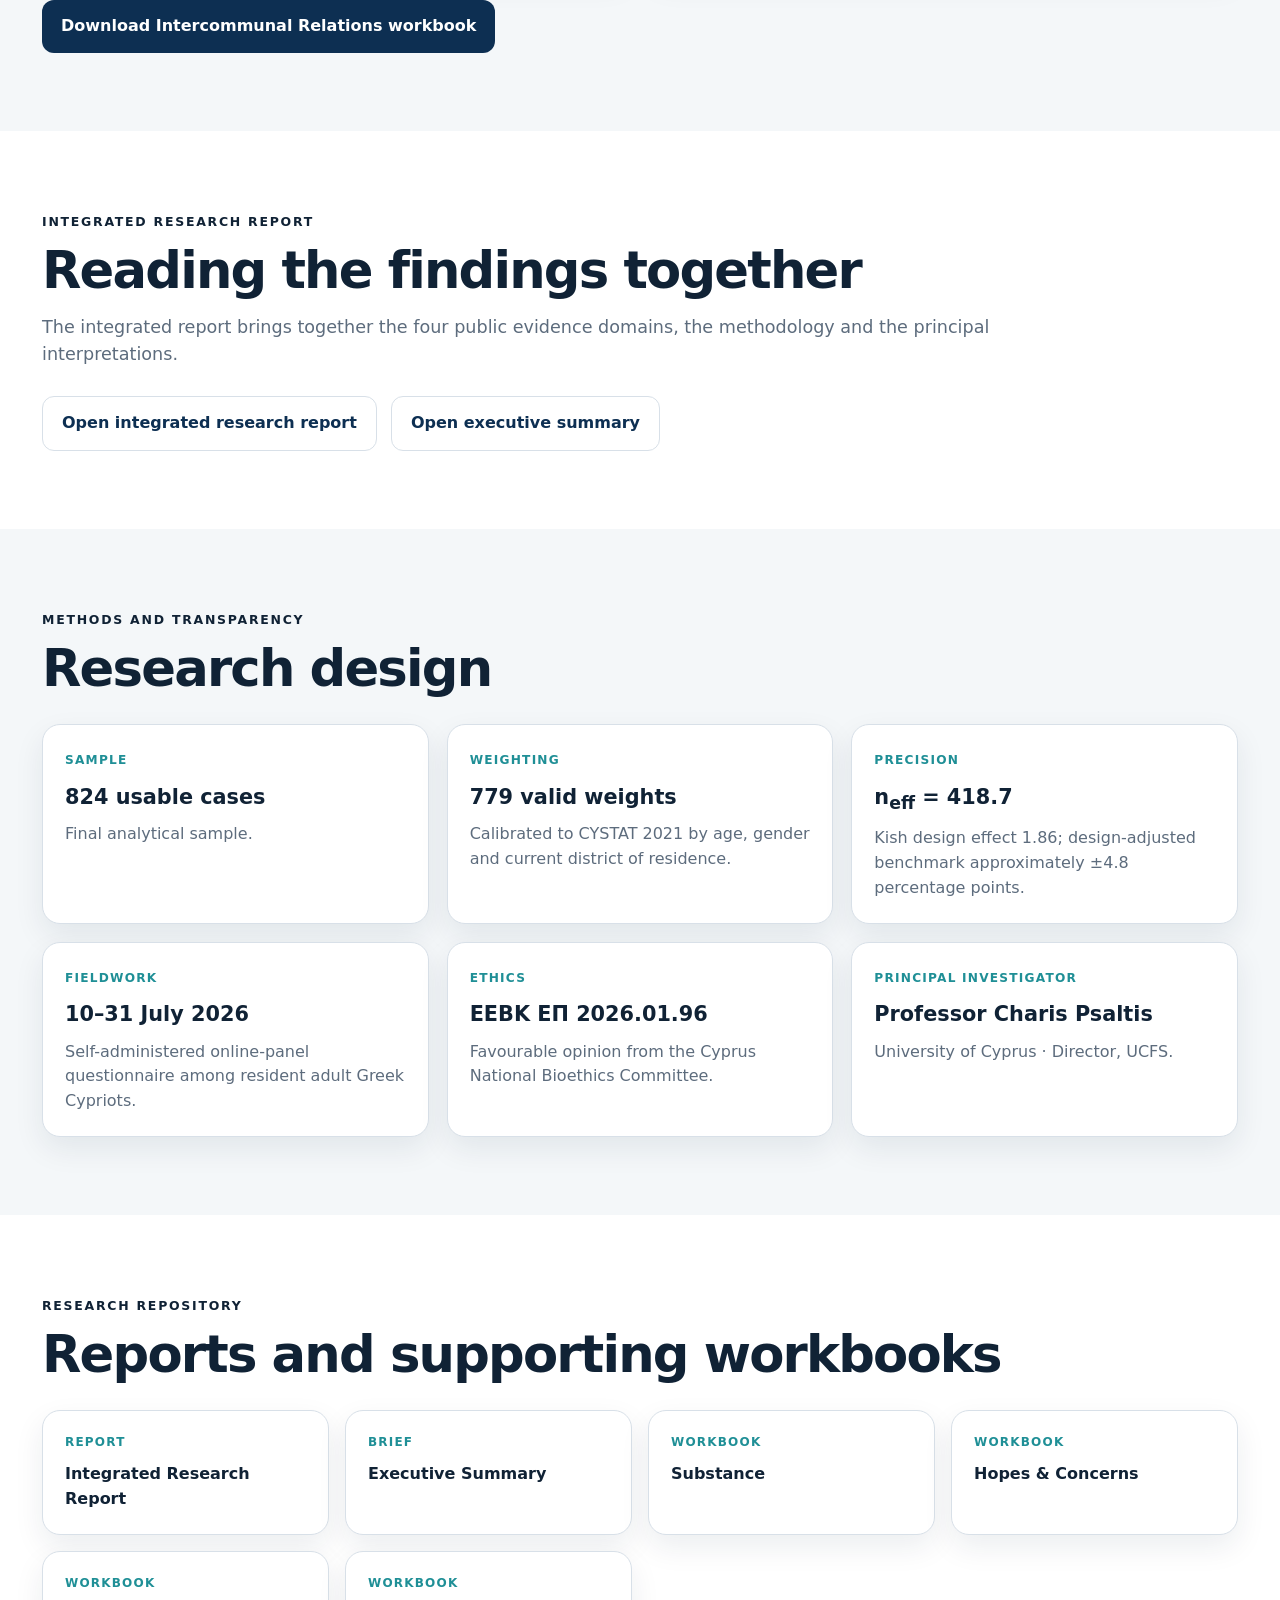
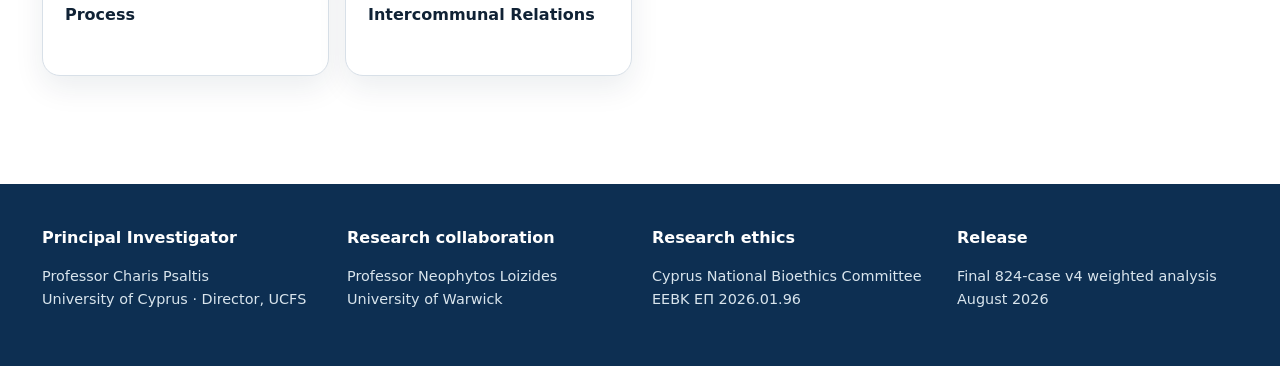
==== commit 0cb5685e: "Point workbook downloads to real xlsx files" ====
--- a/index.html
+++ b/index.html
@@ -3,11 +3,11 @@
 <section id="home" class="hero"><div class="hero-inner"><span class="eyebrow">UNIVERSITY OF CYPRUS · JULY 2026</span><h1>Substance, Process and Intercommunal Relations</h1><p class="hero-subtitle">Greek Cypriot Public Opinion on the Cyprus Issue</p><p class="hero-note">A research platform presenting weighted findings from the July 2026 survey, with supporting graphs, research workbooks and methodological information.</p><div class="hero-actions"><a class="btn primary" href="#summary">Executive summary</a><a class="btn secondary" href="reports/integrated-research-report.html">Integrated research report</a></div></div></section>
 <section class="release-banner"><strong>824 usable cases · 779 valid v4 weights</strong><span>Fieldwork: 10–31 July 2026</span></section>
 <section id="summary" class="section alt"><div class="section-heading"><span class="kicker">Executive Summary</span><h2>What the July 2026 evidence shows</h2><p>The survey depicts a society that overwhelmingly considers the present situation unfair, remains open to more than one constitutional alternative, strongly prefers renewed diplomatic activity, and continues to experience limited everyday contact across the communal divide.</p></div><div class="summary-grid"><article><strong>92.4%</strong><p>judge the status quo unfair.</p></article><article><strong>75.3%</strong><p>accept or tolerate a bizonal, bicommunal federation (BBF).</p></article><article><strong>82.8%</strong><p>prefer an active route for renewed negotiations.</p></article><article><strong>51.7%</strong><p>report no contact with Turkish Cypriots.</p></article></div></section>
-<section id="substance" class="chapter"><div class="chapter-copy"><span class="chapter-number">Public evidence 01</span><h2>Substance</h2><p>How Greek Cypriots evaluate the current situation and alternative constitutional arrangements.</p><div class="figure"><h3>Figure 1. Substance: key public attitudes</h3><svg class="chart-svg" viewBox="0 0 900 278" role="img"><text x="10" y="60">Status quo judged unfair</text><rect class="track" x="285" y="42" width="580" height="28" rx="6"/><rect class="value" x="285" y="42" width="536" height="28" rx="6"/><text class="pct" x="875" y="61">92.4%</text><text x="10" y="112">BBF accepted or tolerated</text><rect class="track" x="285" y="94" width="580" height="28" rx="6"/><rect class="value" x="285" y="94" width="437" height="28" rx="6"/><text class="pct" x="875" y="113">75.3%</text><text x="10" y="164">Unitary state accepted or tolerated</text><rect class="track" x="285" y="146" width="580" height="28" rx="6"/><rect class="value" x="285" y="146" width="408" height="28" rx="6"/><text class="pct" x="875" y="165">70.3%</text><text x="10" y="216">Two-state solution accepted or tolerated</text><rect class="track" x="285" y="198" width="580" height="28" rx="6"/><rect class="value" x="285" y="198" width="193" height="28" rx="6"/><text class="pct" x="875" y="217">33.3%</text></svg><p class="chart-note">Weighted final v4 estimates. The status-quo item is a fairness evaluation; the remaining values refer to acceptance or tolerance.</p></div><div class="actions"><a class="btn primary" href="downloads/Substance_Public_Workbook.xml" download>Download Substance workbook</a></div></div></section>
-<section id="hopes" class="chapter alt"><div class="chapter-copy"><span class="chapter-number">Public evidence 02</span><h2>Hopes & Concerns</h2><p>The figures below present respondents’ initial answers on the hopes and concerns they associate with a possible BBF settlement.</p><div class="two-charts"><div class="figure"><h3>Figure 2. Initial hopes</h3><svg class="chart-svg" viewBox="0 0 900 226" role="img"><text x="10" y="60">Property return / compensation</text><rect class="track" x="285" y="42" width="580" height="28" rx="6"/><rect class="value" x="285" y="42" width="213" height="28" rx="6"/><text class="pct" x="875" y="61">36.8%</text><text x="10" y="112">Freedom of movement / settlement</text><rect class="track" x="285" y="94" width="580" height="28" rx="6"/><rect class="value" x="285" y="94" width="211" height="28" rx="6"/><text class="pct" x="875" y="113">36.3%</text><text x="10" y="164">Jobs for young people</text><rect class="track" x="285" y="146" width="580" height="28" rx="6"/><rect class="value" x="285" y="146" width="134" height="28" rx="6"/><text class="pct" x="875" y="165">23.1%</text></svg></div><div class="figure"><h3>Figure 3. Initial concerns</h3><svg class="chart-svg" viewBox="0 0 900 278" role="img"><text x="10" y="60">Refugees may not return to properties</text><rect class="track" x="285" y="42" width="580" height="28" rx="6"/><rect class="value" x="285" y="42" width="302" height="28" rx="6"/><text class="pct" x="875" y="61">≈52%</text><text x="10" y="112">Political deadlock / dysfunction</text><rect class="track" x="285" y="94" width="580" height="28" rx="6"/><rect class="value" x="285" y="94" width="242" height="28" rx="6"/><text class="pct" x="875" y="113">41.8%</text><text x="10" y="164">More daily tensions</text><rect class="track" x="285" y="146" width="580" height="28" rx="6"/><rect class="value" x="285" y="146" width="163" height="28" rx="6"/><text class="pct" x="875" y="165">28.1%</text><text x="10" y="216">Cost for citizens</text><rect class="track" x="285" y="198" width="580" height="28" rx="6"/><rect class="value" x="285" y="198" width="113" height="28" rx="6"/><text class="pct" x="875" y="217">19.4%</text></svg></div></div><p class="chart-note">Multiple responses were possible. The refugee-return figure is reported approximately in the accompanying article.</p><div class="actions"><a class="btn primary" href="downloads/Baseline_Hopes_Concerns_Public_Workbook.xml" download>Download Hopes & Concerns workbook</a></div></div></section>
-<section id="process" class="chapter"><div class="chapter-copy"><span class="chapter-number">Public evidence 03</span><h2>Process</h2><p>More than eight in ten respondents prefer an active route for renewed negotiations.</p><div class="figure"><h3>Figure 4. Preferred route for renewed negotiations</h3><svg class="chart-svg" viewBox="0 0 900 278" role="img"><text x="10" y="60">Restart from Crans-Montana</text><rect class="track" x="285" y="42" width="580" height="28" rx="6"/><rect class="value" x="285" y="42" width="224" height="28" rx="6"/><text class="pct" x="875" y="61">38.7%</text><text x="10" y="112">Citizens’ assemblies</text><rect class="track" x="285" y="94" width="580" height="28" rx="6"/><rect class="value" x="285" y="94" width="129" height="28" rx="6"/><text class="pct" x="875" y="113">22.2%</text><text x="10" y="164">Staged / interim implementation</text><rect class="track" x="285" y="146" width="580" height="28" rx="6"/><rect class="value" x="285" y="146" width="127" height="28" rx="6"/><text class="pct" x="875" y="165">21.9%</text><text x="10" y="216">Do not restart negotiations</text><rect class="track" x="285" y="198" width="580" height="28" rx="6"/><rect class="value" x="285" y="198" width="100" height="28" rx="6"/><text class="pct" x="875" y="217">17.2%</text></svg><p class="chart-note">The three active routes sum to 82.8%.</p></div><div class="actions"><a class="btn primary" href="downloads/Process_Public_Workbook.xml" download>Download Process workbook</a></div></div></section>
-<section id="intergroup" class="chapter alt"><div class="chapter-copy"><span class="chapter-number">Public evidence 04</span><h2>Intercommunal Relations</h2><p>Everyday contact remains limited, while average affect toward Turkish Cypriots is moderately positive.</p><div class="two-charts"><div class="figure"><h3>Figure 5. Frequency of contact</h3><svg class="chart-svg" viewBox="0 0 900 278" role="img"><text x="10" y="60">No contact</text><rect class="track" x="285" y="42" width="580" height="28" rx="6"/><rect class="value" x="285" y="42" width="300" height="28" rx="6"/><text class="pct" x="875" y="61">51.7%</text><text x="10" y="112">Less than monthly</text><rect class="track" x="285" y="94" width="580" height="28" rx="6"/><rect class="value" x="285" y="94" width="188" height="28" rx="6"/><text class="pct" x="875" y="113">32.4%</text><text x="10" y="164">Monthly or more</text><rect class="track" x="285" y="146" width="580" height="28" rx="6"/><rect class="value" x="285" y="146" width="92" height="28" rx="6"/><text class="pct" x="875" y="165">15.9%</text><text x="10" y="216">Weekly or more</text><rect class="track" x="285" y="198" width="580" height="28" rx="6"/><rect class="value" x="285" y="198" width="48" height="28" rx="6"/><text class="pct" x="875" y="217">8.3%</text></svg></div><div class="figure key-findings"><h3>Warmth and contact</h3><div class="big-stat">57.5<span>/100 mean warmth</span></div><p>55.6% are above the neutral point, 18.3% at neutral and 26.1% below neutral.</p><div class="big-stat">r = .327<span>weighted contact–warmth association</span></div><p>BBF acceptance/tolerance ranges from 70.3% among those reporting no contact to 87.4% among those reporting weekly-or-more contact. The relationship is correlational.</p></div></div><div class="actions"><a class="btn primary" href="downloads/Intercommunal_Relations_Public_Workbook.xml" download>Download Intercommunal Relations workbook</a></div></div></section>
+<section id="substance" class="chapter"><div class="chapter-copy"><span class="chapter-number">Public evidence 01</span><h2>Substance</h2><p>How Greek Cypriots evaluate the current situation and alternative constitutional arrangements.</p><div class="figure"><h3>Figure 1. Substance: key public attitudes</h3><svg class="chart-svg" viewBox="0 0 900 278" role="img"><text x="10" y="60">Status quo judged unfair</text><rect class="track" x="285" y="42" width="580" height="28" rx="6"/><rect class="value" x="285" y="42" width="536" height="28" rx="6"/><text class="pct" x="875" y="61">92.4%</text><text x="10" y="112">BBF accepted or tolerated</text><rect class="track" x="285" y="94" width="580" height="28" rx="6"/><rect class="value" x="285" y="94" width="437" height="28" rx="6"/><text class="pct" x="875" y="113">75.3%</text><text x="10" y="164">Unitary state accepted or tolerated</text><rect class="track" x="285" y="146" width="580" height="28" rx="6"/><rect class="value" x="285" y="146" width="408" height="28" rx="6"/><text class="pct" x="875" y="165">70.3%</text><text x="10" y="216">Two-state solution accepted or tolerated</text><rect class="track" x="285" y="198" width="580" height="28" rx="6"/><rect class="value" x="285" y="198" width="193" height="28" rx="6"/><text class="pct" x="875" y="217">33.3%</text></svg><p class="chart-note">Weighted final v4 estimates. The status-quo item is a fairness evaluation; the remaining values refer to acceptance or tolerance.</p></div><div class="actions"><a class="btn primary" href="downloads/Substance_Public_Workbook.xlsx" download>Download Substance workbook</a></div></div></section>
+<section id="hopes" class="chapter alt"><div class="chapter-copy"><span class="chapter-number">Public evidence 02</span><h2>Hopes & Concerns</h2><p>The figures below present respondents’ initial answers on the hopes and concerns they associate with a possible BBF settlement.</p><div class="two-charts"><div class="figure"><h3>Figure 2. Initial hopes</h3><svg class="chart-svg" viewBox="0 0 900 226" role="img"><text x="10" y="60">Property return / compensation</text><rect class="track" x="285" y="42" width="580" height="28" rx="6"/><rect class="value" x="285" y="42" width="213" height="28" rx="6"/><text class="pct" x="875" y="61">36.8%</text><text x="10" y="112">Freedom of movement / settlement</text><rect class="track" x="285" y="94" width="580" height="28" rx="6"/><rect class="value" x="285" y="94" width="211" height="28" rx="6"/><text class="pct" x="875" y="113">36.3%</text><text x="10" y="164">Jobs for young people</text><rect class="track" x="285" y="146" width="580" height="28" rx="6"/><rect class="value" x="285" y="146" width="134" height="28" rx="6"/><text class="pct" x="875" y="165">23.1%</text></svg></div><div class="figure"><h3>Figure 3. Initial concerns</h3><svg class="chart-svg" viewBox="0 0 900 278" role="img"><text x="10" y="60">Refugees may not return to properties</text><rect class="track" x="285" y="42" width="580" height="28" rx="6"/><rect class="value" x="285" y="42" width="302" height="28" rx="6"/><text class="pct" x="875" y="61">≈52%</text><text x="10" y="112">Political deadlock / dysfunction</text><rect class="track" x="285" y="94" width="580" height="28" rx="6"/><rect class="value" x="285" y="94" width="242" height="28" rx="6"/><text class="pct" x="875" y="113">41.8%</text><text x="10" y="164">More daily tensions</text><rect class="track" x="285" y="146" width="580" height="28" rx="6"/><rect class="value" x="285" y="146" width="163" height="28" rx="6"/><text class="pct" x="875" y="165">28.1%</text><text x="10" y="216">Cost for citizens</text><rect class="track" x="285" y="198" width="580" height="28" rx="6"/><rect class="value" x="285" y="198" width="113" height="28" rx="6"/><text class="pct" x="875" y="217">19.4%</text></svg></div></div><p class="chart-note">Multiple responses were possible. The refugee-return figure is reported approximately in the accompanying article.</p><div class="actions"><a class="btn primary" href="downloads/Baseline_Hopes_and_Concerns_Public.xlsx" download>Download Hopes & Concerns workbook</a></div></div></section>
+<section id="process" class="chapter"><div class="chapter-copy"><span class="chapter-number">Public evidence 03</span><h2>Process</h2><p>More than eight in ten respondents prefer an active route for renewed negotiations.</p><div class="figure"><h3>Figure 4. Preferred route for renewed negotiations</h3><svg class="chart-svg" viewBox="0 0 900 278" role="img"><text x="10" y="60">Restart from Crans-Montana</text><rect class="track" x="285" y="42" width="580" height="28" rx="6"/><rect class="value" x="285" y="42" width="224" height="28" rx="6"/><text class="pct" x="875" y="61">38.7%</text><text x="10" y="112">Citizens’ assemblies</text><rect class="track" x="285" y="94" width="580" height="28" rx="6"/><rect class="value" x="285" y="94" width="129" height="28" rx="6"/><text class="pct" x="875" y="113">22.2%</text><text x="10" y="164">Staged / interim implementation</text><rect class="track" x="285" y="146" width="580" height="28" rx="6"/><rect class="value" x="285" y="146" width="127" height="28" rx="6"/><text class="pct" x="875" y="165">21.9%</text><text x="10" y="216">Do not restart negotiations</text><rect class="track" x="285" y="198" width="580" height="28" rx="6"/><rect class="value" x="285" y="198" width="100" height="28" rx="6"/><text class="pct" x="875" y="217">17.2%</text></svg><p class="chart-note">The three active routes sum to 82.8%.</p></div><div class="actions"><a class="btn primary" href="downloads/Process_Public_Workbook.xlsx" download>Download Process workbook</a></div></div></section>
+<section id="intergroup" class="chapter alt"><div class="chapter-copy"><span class="chapter-number">Public evidence 04</span><h2>Intercommunal Relations</h2><p>Everyday contact remains limited, while average affect toward Turkish Cypriots is moderately positive.</p><div class="two-charts"><div class="figure"><h3>Figure 5. Frequency of contact</h3><svg class="chart-svg" viewBox="0 0 900 278" role="img"><text x="10" y="60">No contact</text><rect class="track" x="285" y="42" width="580" height="28" rx="6"/><rect class="value" x="285" y="42" width="300" height="28" rx="6"/><text class="pct" x="875" y="61">51.7%</text><text x="10" y="112">Less than monthly</text><rect class="track" x="285" y="94" width="580" height="28" rx="6"/><rect class="value" x="285" y="94" width="188" height="28" rx="6"/><text class="pct" x="875" y="113">32.4%</text><text x="10" y="164">Monthly or more</text><rect class="track" x="285" y="146" width="580" height="28" rx="6"/><rect class="value" x="285" y="146" width="92" height="28" rx="6"/><text class="pct" x="875" y="165">15.9%</text><text x="10" y="216">Weekly or more</text><rect class="track" x="285" y="198" width="580" height="28" rx="6"/><rect class="value" x="285" y="198" width="48" height="28" rx="6"/><text class="pct" x="875" y="217">8.3%</text></svg></div><div class="figure key-findings"><h3>Warmth and contact</h3><div class="big-stat">57.5<span>/100 mean warmth</span></div><p>55.6% are above the neutral point, 18.3% at neutral and 26.1% below neutral.</p><div class="big-stat">r = .327<span>weighted contact–warmth association</span></div><p>BBF acceptance/tolerance ranges from 70.3% among those reporting no contact to 87.4% among those reporting weekly-or-more contact. The relationship is correlational.</p></div></div><div class="actions"><a class="btn primary" href="downloads/Intercommunal_Relations_Public_Workbook.xlsx" download>Download Intercommunal Relations workbook</a></div></div></section>
 <section id="report" class="section report"><div class="section-heading"><span class="kicker">Integrated Research Report</span><h2>Reading the findings together</h2><p>The integrated report brings together the four public evidence domains, the methodology and the principal interpretations.</p></div><div class="actions"><a class="btn secondary dark" href="reports/integrated-research-report.html">Open integrated research report</a><a class="btn secondary dark" href="reports/executive-summary.html">Open executive summary</a></div></section>
 <section id="research" class="section research"><div class="section-heading"><span class="kicker">Methods and transparency</span><h2>Research design</h2></div><div class="research-grid"><article><span>Sample</span><strong>824 usable cases</strong><p>Final analytical sample.</p></article><article><span>Weighting</span><strong>779 valid weights</strong><p>Calibrated to CYSTAT 2021 by age, gender and current district of residence.</p></article><article><span>Precision</span><strong>n<sub>eff</sub> = 418.7</strong><p>Kish design effect 1.86; design-adjusted benchmark approximately ±4.8 percentage points.</p></article><article><span>Fieldwork</span><strong>10–31 July 2026</strong><p>Self-administered online-panel questionnaire among resident adult Greek Cypriots.</p></article><article><span>Ethics</span><strong>ΕΕΒΚ ΕΠ 2026.01.96</strong><p>Favourable opinion from the Cyprus National Bioethics Committee.</p></article><article><span>Principal Investigator</span><strong>Professor Charis Psaltis</strong><p>University of Cyprus · Director, UCFS.</p></article></div></section>
-<section id="downloads" class="section downloads"><div class="section-heading"><span class="kicker">Research repository</span><h2>Reports and supporting workbooks</h2></div><div class="download-grid"><a href="reports/integrated-research-report.html"><span>Report</span><strong>Integrated Research Report</strong></a><a href="reports/executive-summary.html"><span>Brief</span><strong>Executive Summary</strong></a><a href="downloads/Substance_Public_Workbook.xml" download><span>Workbook</span><strong>Substance</strong></a><a href="downloads/Baseline_Hopes_Concerns_Public_Workbook.xml" download><span>Workbook</span><strong>Hopes & Concerns</strong></a><a href="downloads/Process_Public_Workbook.xml" download><span>Workbook</span><strong>Process</strong></a><a href="downloads/Intercommunal_Relations_Public_Workbook.xml" download><span>Workbook</span><strong>Intercommunal Relations</strong></a></div></section></main>
+<section id="downloads" class="section downloads"><div class="section-heading"><span class="kicker">Research repository</span><h2>Reports and supporting workbooks</h2></div><div class="download-grid"><a href="reports/integrated-research-report.html"><span>Report</span><strong>Integrated Research Report</strong></a><a href="reports/executive-summary.html"><span>Brief</span><strong>Executive Summary</strong></a><a href="downloads/Substance_Public_Workbook.xlsx" download><span>Workbook</span><strong>Substance</strong></a><a href="downloads/Baseline_Hopes_and_Concerns_Public.xlsx" download><span>Workbook</span><strong>Hopes & Concerns</strong></a><a href="downloads/Process_Public_Workbook.xlsx" download><span>Workbook</span><strong>Process</strong></a><a href="downloads/Intercommunal_Relations_Public_Workbook.xlsx" download><span>Workbook</span><strong>Intercommunal Relations</strong></a></div></section></main>
 <footer><div class="footer-grid"><div><strong>Principal Investigator</strong><p>Professor Charis Psaltis<br>University of Cyprus · Director, UCFS</p></div><div><strong>Research collaboration</strong><p>Professor Neophytos Loizides<br>University of Warwick</p></div><div><strong>Research ethics</strong><p>Cyprus National Bioethics Committee<br>ΕΕΒΚ ΕΠ 2026.01.96</p></div><div><strong>Release</strong><p>Final 824-case v4 weighted analysis<br>August 2026</p></div></div></footer></body></html>
--- a/assets/observatory-v5.css
+++ b/assets/observatory-v5.css
@@ -1 +1 @@
-:root{--navy:#153b60;--navy2:#0d2f52;--teal:#1f8f96;--ink:#102235;--muted:#5d6c7d;--line:#d8e0e8;--alt:#f4f7f9;--gold:#e7ad22;--radius:18px;--shadow:0 12px 30px rgba(12,36,60,.08)}*{box-sizing:border-box}html{scroll-behavior:smooth;scroll-padding-top:90px}body{margin:0;color:var(--ink);font-family:Inter,ui-sans-serif,system-ui,-apple-system,"Segoe UI",Arial,sans-serif;line-height:1.55}.site-header{position:sticky;top:0;z-index:50;background:var(--navy);color:#fff}.header-inner{max-width:1500px;margin:auto;min-height:70px;padding:8px 28px;display:flex;align-items:center;gap:28px}.brand{color:#fff;text-decoration:none;font-weight:900;white-space:nowrap}.primary-nav{display:flex;gap:18px;overflow-x:auto}.primary-nav a{color:#e8f0f6;text-decoration:none;font-size:.9rem;white-space:nowrap}.hero{background:linear-gradient(115deg,#123a60,#1e6f88 53%,#249a96);color:#fff;min-height:620px;display:flex;align-items:center}.hero-inner{max-width:1360px;margin:auto;padding:90px 48px}.eyebrow,.kicker,.chapter-number{font-size:.78rem;letter-spacing:.14em;text-transform:uppercase;font-weight:900}.hero h1{max-width:1250px;margin:.35em 0 .25em;font-size:clamp(3rem,6vw,6.6rem);line-height:.95;letter-spacing:-.05em}.hero-subtitle{font-size:clamp(1.4rem,2.3vw,2.3rem)}.hero-note{max-width:1050px;border-left:4px solid var(--gold);padding-left:18px;font-size:1.1rem}.hero-actions,.actions{display:flex;gap:14px;flex-wrap:wrap;margin-top:28px}.btn{display:inline-flex;padding:14px 19px;border-radius:12px;font-weight:850;text-decoration:none}.btn.primary{background:var(--navy2);color:#fff}.hero .btn.primary{background:#fff;color:var(--navy2)}.btn.secondary{border:1px solid rgba(255,255,255,.55);color:#fff}.btn.secondary.dark{border:1px solid var(--line);color:var(--navy2);background:#fff}.release-banner{background:#eef7f7;border-block:1px solid #cfe4e5;padding:18px 32px;display:flex;gap:25px;flex-wrap:wrap;justify-content:center;color:#244955}.section,.chapter{padding:78px 42px}.alt,.research{background:var(--alt)}.section-heading,.chapter-copy,.report-copy{max-width:1320px;margin:auto}.section-heading h2,.chapter h2{font-size:clamp(2.3rem,4vw,4.2rem);line-height:1.02;margin:.2em 0 .3em;letter-spacing:-.035em}.section-heading p,.chapter-copy>p{max-width:980px;color:var(--muted);font-size:1.1rem}.summary-grid{max-width:1320px;margin:30px auto;display:grid;grid-template-columns:repeat(4,1fr);gap:16px}.summary-grid article,.research-grid article{background:#fff;border:1px solid var(--line);border-radius:var(--radius);padding:22px;box-shadow:var(--shadow)}.summary-grid strong{display:block;font-size:2.2rem;color:var(--navy2)}.notice{max-width:1320px;margin:26px auto 0;padding:18px 22px;border-left:4px solid var(--gold);background:#fff;border-radius:8px}.chart{max-width:1050px;margin-top:34px;background:#fff;border:1px solid var(--line);border-radius:var(--radius);padding:26px;box-shadow:var(--shadow)}.chart h3{margin:0 0 22px;font-size:1.25rem}.bar{display:grid;grid-template-columns:minmax(180px,280px) 1fr 72px;gap:14px;align-items:center;margin:14px 0}.bar span{font-size:.92rem}.bar i{height:20px;background:#e5ecef;border-radius:999px;overflow:hidden;position:relative}.bar i:after{content:"";display:block;width:var(--v);height:100%;background:linear-gradient(90deg,var(--navy),var(--teal));border-radius:999px}.bar b{text-align:right}.two-charts{display:grid;grid-template-columns:1fr 1fr;gap:20px;max-width:1320px}.chart-note{max-width:1050px;color:var(--muted);font-size:.9rem}.association{display:flex;gap:15px;align-items:center;margin-top:25px;padding:18px;background:var(--alt);border-radius:12px}.association strong{font-size:1.8rem;color:var(--navy2)}.report{background:#fff}.report-copy{font-size:1.08rem}.report-copy p{max-width:1050px;margin:0 0 20px}.report>.actions{max-width:1320px;margin-inline:auto}.research-grid{max-width:1320px;margin:30px auto 0;display:grid;grid-template-columns:repeat(3,1fr);gap:18px}.research-grid article span{color:var(--teal);font-size:.76rem;letter-spacing:.1em;text-transform:uppercase;font-weight:900}.research-grid article strong{display:block;font-size:1.3rem;margin:9px 0}.research-grid p{color:var(--muted);margin:0}.download-grid{max-width:1320px;margin:30px auto;display:grid;grid-template-columns:repeat(4,1fr);gap:16px}.download-grid a{display:flex;flex-direction:column;min-height:125px;border:1px solid var(--line);border-radius:var(--radius);padding:22px;text-decoration:none;color:var(--ink);box-shadow:var(--shadow)}.download-grid span{font-size:.75rem;text-transform:uppercase;letter-spacing:.1em;color:var(--teal);font-weight:900}.download-grid strong{margin-top:10px}footer{background:var(--navy2);color:#fff;padding:42px}.footer-grid{max-width:1320px;margin:auto;display:grid;grid-template-columns:repeat(4,1fr);gap:24px}.footer-grid p{color:#d9e5ed;font-size:.9rem}@media(max-width:950px){.header-inner{flex-wrap:wrap}.primary-nav{order:3;width:100%;padding-bottom:8px}.summary-grid,.research-grid,.download-grid{grid-template-columns:repeat(2,1fr)}.two-charts{grid-template-columns:1fr}}@media(max-width:650px){.hero-inner{padding:65px 24px}.section,.chapter{padding:58px 22px}.summary-grid,.research-grid,.download-grid,.footer-grid{grid-template-columns:1fr}.bar{grid-template-columns:1fr 55px}.bar i{grid-column:1/3}.bar b{grid-row:1;grid-column:2}.brand{font-size:.9rem}}+:root{--navy:#153b60;--navy2:#0d2f52;--teal:#1f8f96;--ink:#102235;--muted:#5d6c7d;--line:#d8e0e8;--alt:#f4f7f9;--gold:#e7ad22;--radius:18px;--shadow:0 12px 30px rgba(12,36,60,.08)}*{box-sizing:border-box}html{scroll-behavior:smooth;scroll-padding-top:90px}body{margin:0;color:var(--ink);font-family:Inter,ui-sans-serif,system-ui,-apple-system,"Segoe UI",Arial,sans-serif;line-height:1.55}.site-header{position:sticky;top:0;z-index:50;background:var(--navy);color:#fff}.header-inner{max-width:1500px;margin:auto;min-height:70px;padding:8px 28px;display:flex;align-items:center;gap:28px}.brand{color:#fff;text-decoration:none;font-weight:900;white-space:nowrap}.primary-nav{display:flex;gap:18px;overflow-x:auto}.primary-nav a{color:#e8f0f6;text-decoration:none;font-size:.9rem;white-space:nowrap}.hero{background:linear-gradient(115deg,#123a60,#1e6f88 53%,#249a96);color:#fff;min-height:620px;display:flex;align-items:center}.hero-inner{max-width:1360px;margin:auto;padding:90px 48px}.eyebrow,.kicker,.chapter-number{font-size:.78rem;letter-spacing:.14em;text-transform:uppercase;font-weight:900}.hero h1{max-width:1250px;margin:.35em 0 .25em;font-size:clamp(3rem,6vw,6.6rem);line-height:.95;letter-spacing:-.05em}.hero-subtitle{font-size:clamp(1.4rem,2.3vw,2.3rem)}.hero-note{max-width:1050px;border-left:4px solid var(--gold);padding-left:18px;font-size:1.1rem}.hero-actions,.actions{display:flex;gap:14px;flex-wrap:wrap;margin-top:28px}.btn{display:inline-flex;padding:14px 19px;border-radius:12px;font-weight:850;text-decoration:none}.btn.primary{background:var(--navy2);color:#fff}.hero .btn.primary{background:#fff;color:var(--navy2)}.btn.secondary{border:1px solid rgba(255,255,255,.55);color:#fff}.btn.secondary.dark{border:1px solid var(--line);color:var(--navy2);background:#fff}.release-banner{background:#eef7f7;border-block:1px solid #cfe4e5;padding:18px 32px;display:flex;gap:25px;flex-wrap:wrap;justify-content:center;color:#244955}.section,.chapter{padding:78px 42px}.alt,.research{background:var(--alt)}.section-heading,.chapter-copy,.report-copy{max-width:1320px;margin:auto}.section-heading h2,.chapter h2{font-size:clamp(2.3rem,4vw,4.2rem);line-height:1.02;margin:.2em 0 .3em;letter-spacing:-.035em}.section-heading p,.chapter-copy>p{max-width:980px;color:var(--muted);font-size:1.1rem}.summary-grid{max-width:1320px;margin:30px auto;display:grid;grid-template-columns:repeat(4,1fr);gap:16px}.summary-grid article,.research-grid article{background:#fff;border:1px solid var(--line);border-radius:var(--radius);padding:22px;box-shadow:var(--shadow)}.summary-grid strong{display:block;font-size:2.2rem;color:var(--navy2)}.two-charts{display:grid;grid-template-columns:1fr 1fr;gap:20px;max-width:1320px}.figure{margin-top:34px;background:#fff;border:1px solid var(--line);border-radius:var(--radius);padding:26px;box-shadow:var(--shadow);overflow:hidden}.figure h3{margin:0 0 16px;font-size:1.25rem}.chart-svg{width:100%;height:auto;min-height:220px;display:block}.chart-svg text{fill:var(--ink);font-family:Inter,ui-sans-serif,system-ui,-apple-system,"Segoe UI",Arial,sans-serif;font-size:16px}.chart-svg .track{fill:#e7edf2}.chart-svg .value{fill:#1f6f8b}.chart-svg .pct{text-anchor:end;font-weight:800}.chart-note{max-width:1050px;color:var(--muted);font-size:.92rem}.key-findings{display:flex;flex-direction:column;justify-content:center}.big-stat{font-size:2.5rem;font-weight:900;color:var(--navy2);margin:12px 0}.big-stat span{display:block;font-size:.95rem;font-weight:600;color:var(--muted);margin-top:3px}.report{background:#fff}.report-copy{font-size:1.08rem}.report-copy p{max-width:1050px;margin:0 0 20px}.report>.actions{max-width:1320px;margin-inline:auto}.research-grid{max-width:1320px;margin:30px auto 0;display:grid;grid-template-columns:repeat(3,1fr);gap:18px}.research-grid article span{color:var(--teal);font-size:.76rem;letter-spacing:.1em;text-transform:uppercase;font-weight:900}.research-grid article strong{display:block;font-size:1.3rem;margin:9px 0}.research-grid p{color:var(--muted);margin:0}.download-grid{max-width:1320px;margin:30px auto;display:grid;grid-template-columns:repeat(4,1fr);gap:16px}.download-grid a{display:flex;flex-direction:column;min-height:125px;border:1px solid var(--line);border-radius:var(--radius);padding:22px;text-decoration:none;color:var(--ink);box-shadow:var(--shadow);background:#fff}.download-grid span{font-size:.75rem;text-transform:uppercase;letter-spacing:.1em;color:var(--teal);font-weight:900}.download-grid strong{margin-top:10px}footer{background:var(--navy2);color:#fff;padding:42px}.footer-grid{max-width:1320px;margin:auto;display:grid;grid-template-columns:repeat(4,1fr);gap:24px}.footer-grid p{color:#d9e5ed;font-size:.9rem}@media(max-width:950px){.header-inner{flex-wrap:wrap}.primary-nav{order:3;width:100%;padding-bottom:8px}.summary-grid,.research-grid,.download-grid{grid-template-columns:repeat(2,1fr)}.two-charts{grid-template-columns:1fr}}@media(max-width:650px){.hero-inner{padding:65px 24px}.section,.chapter{padding:58px 22px}.summary-grid,.research-grid,.download-grid,.footer-grid{grid-template-columns:1fr}.chart-svg text{font-size:18px}.brand{font-size:.9rem}}
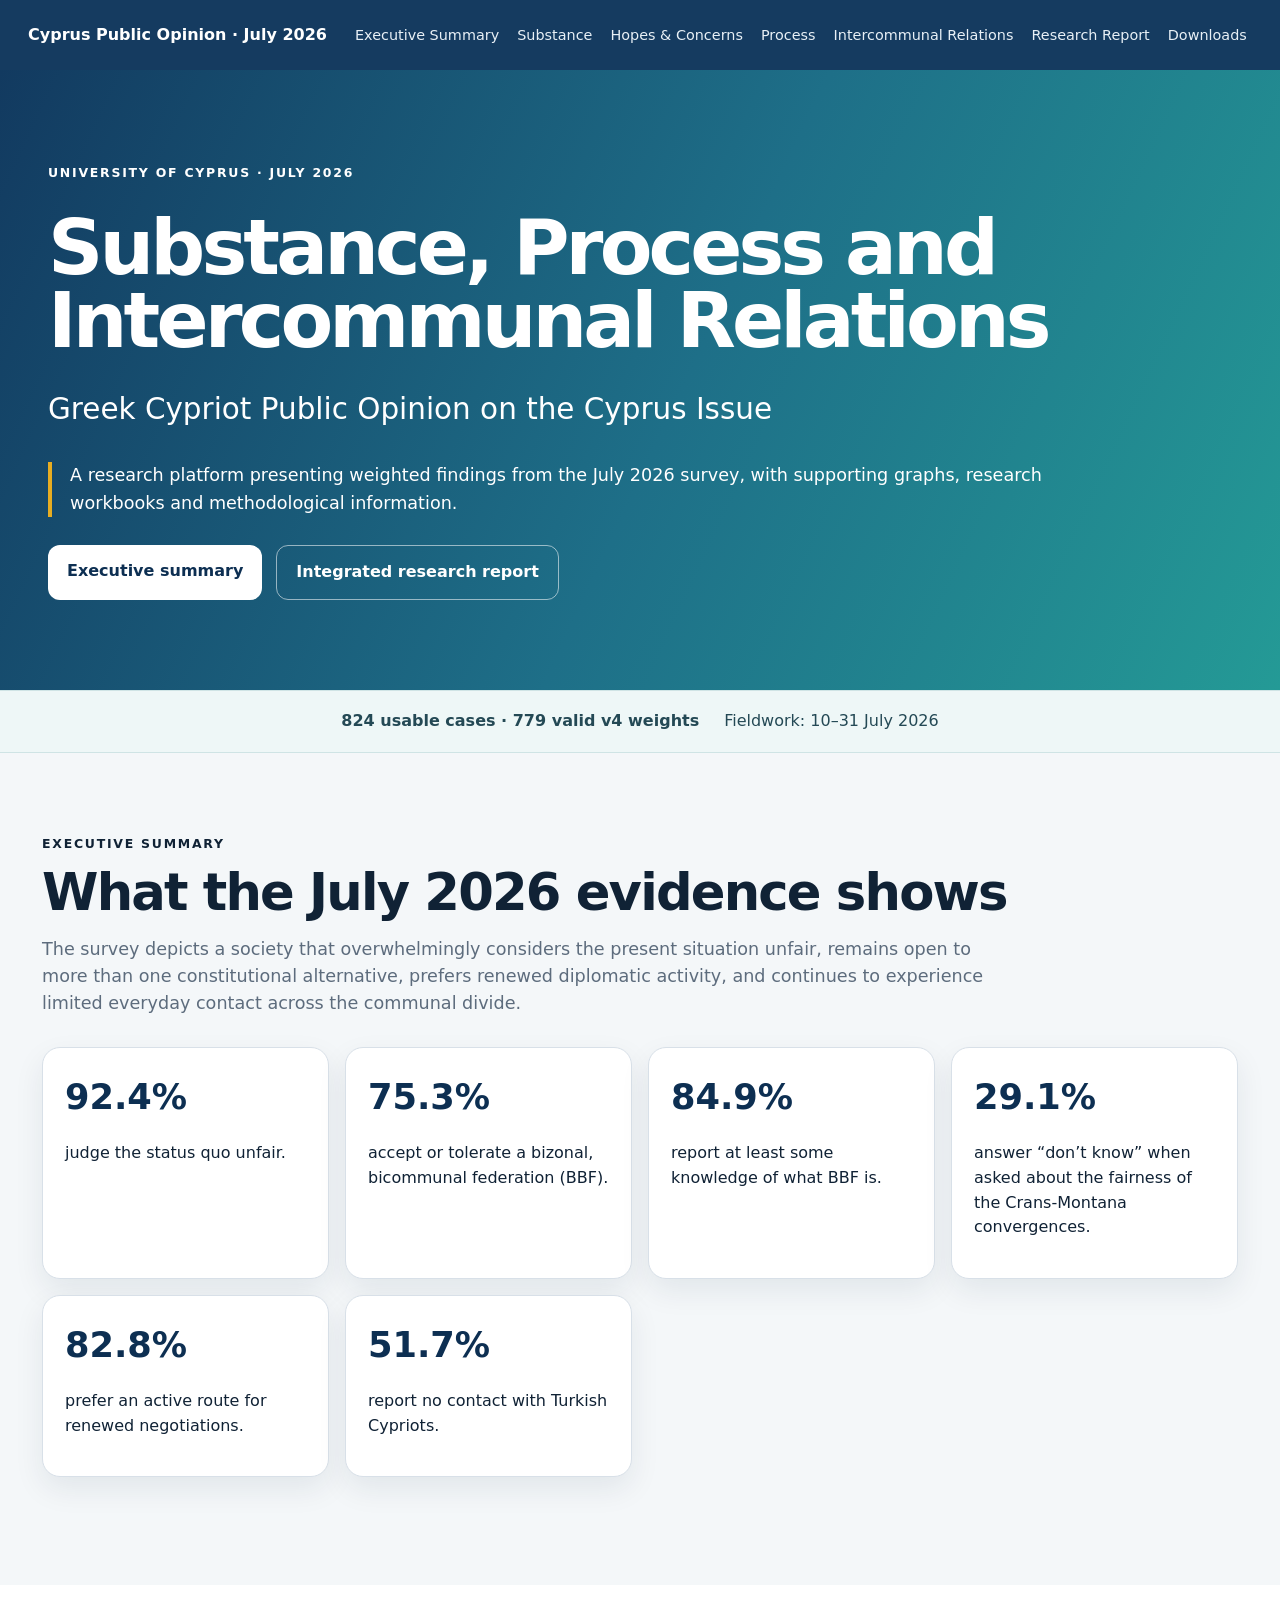
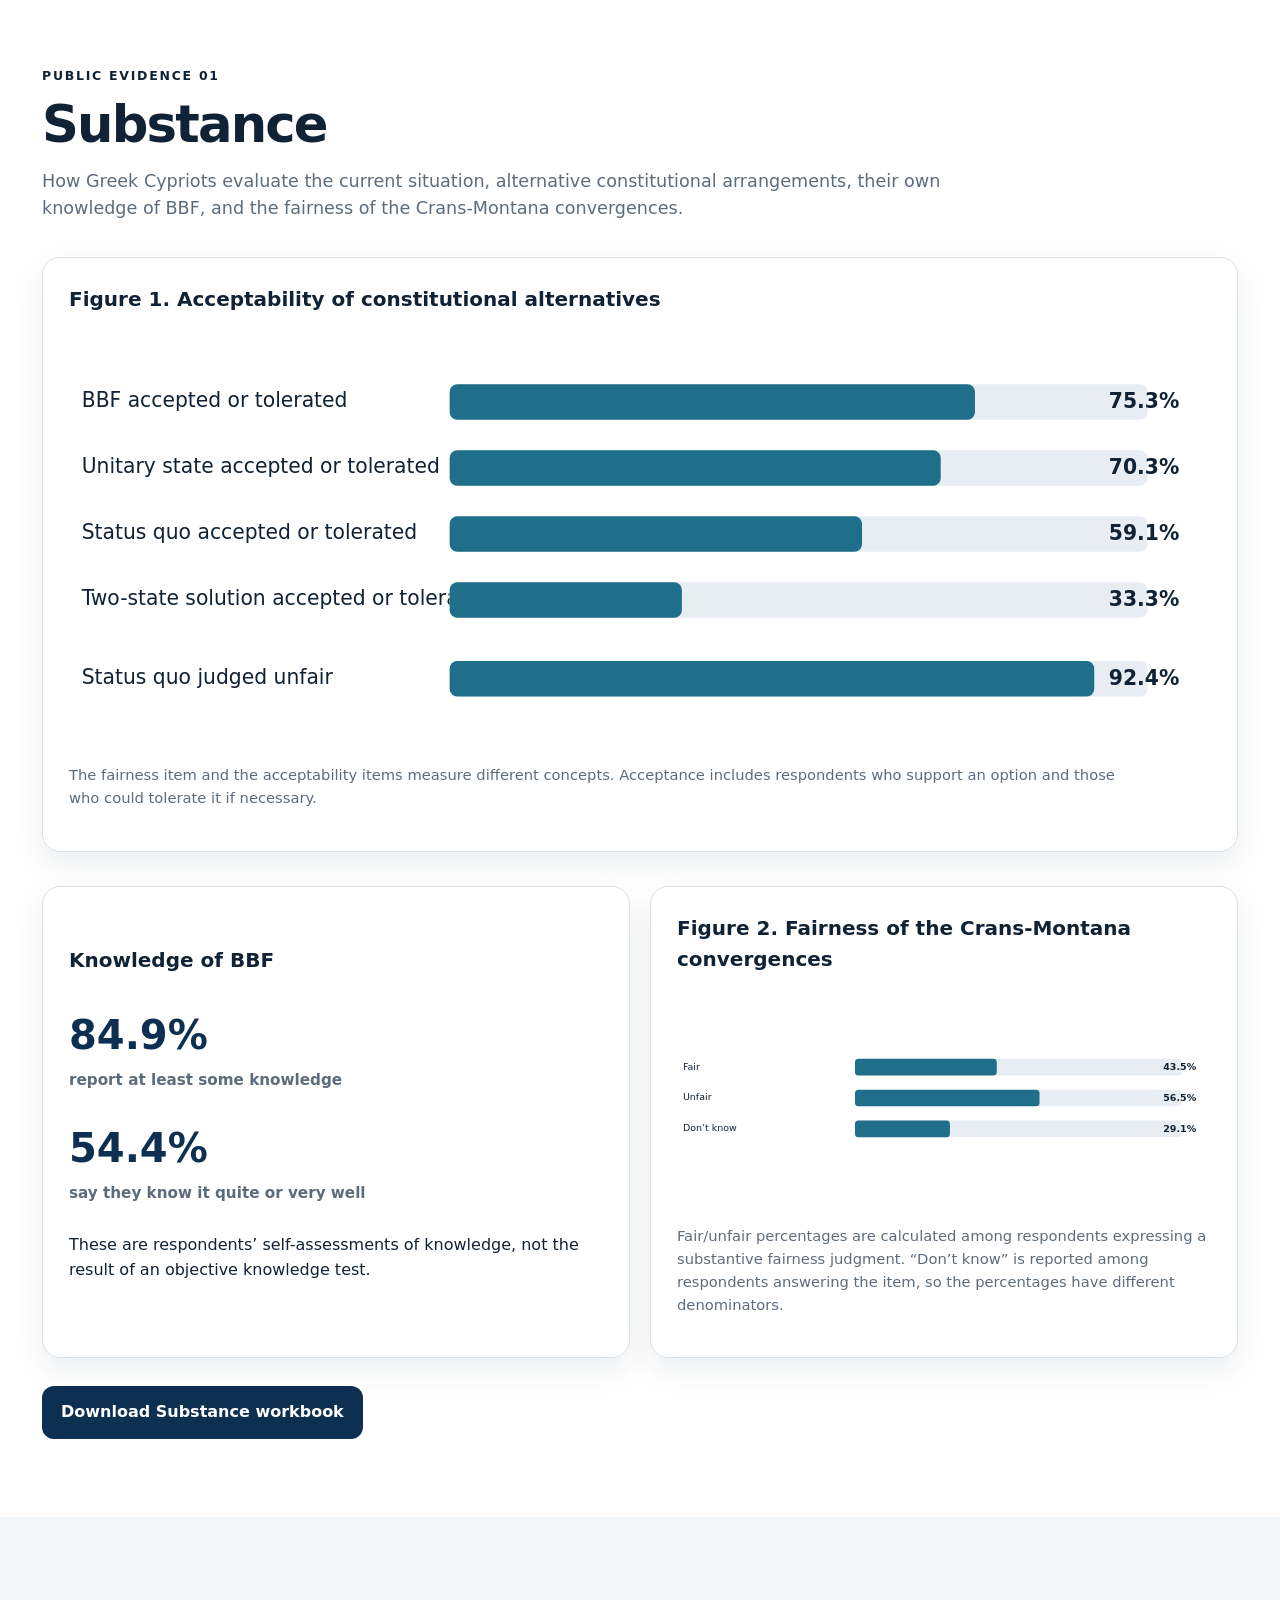
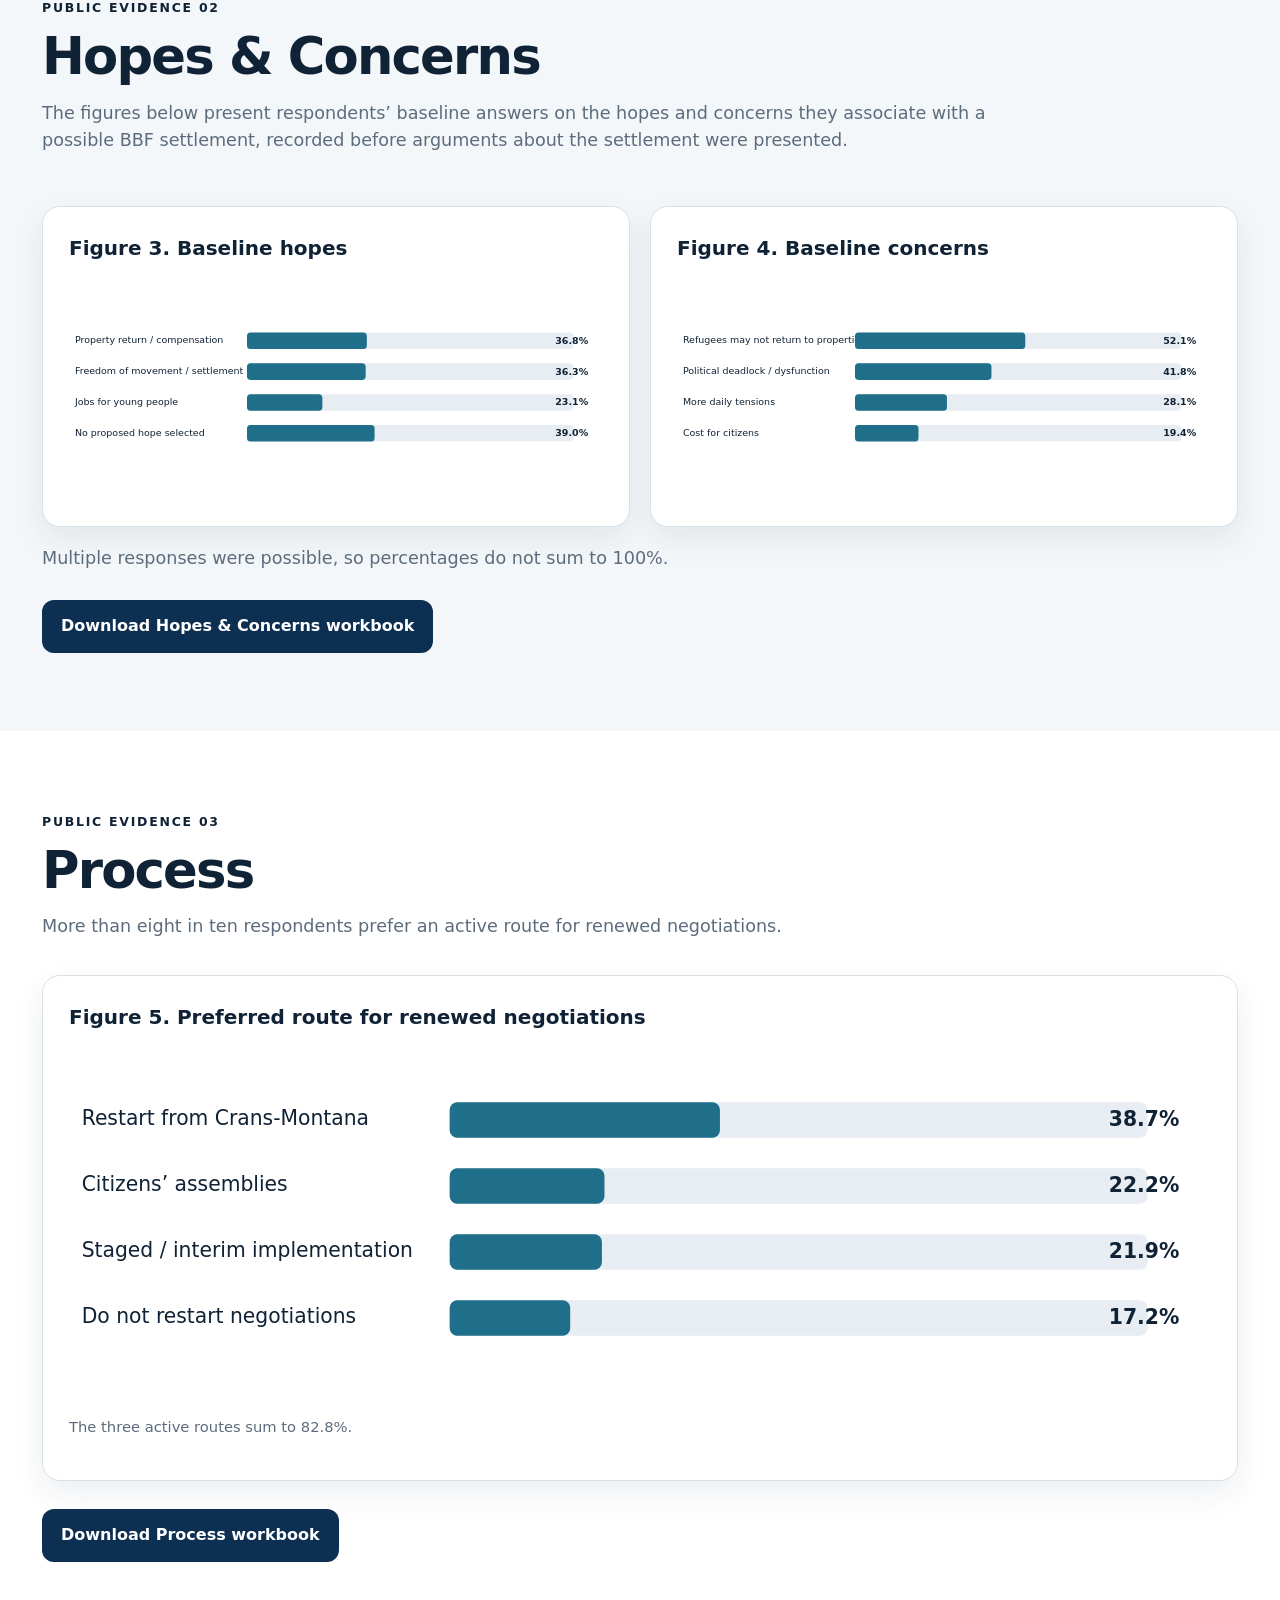
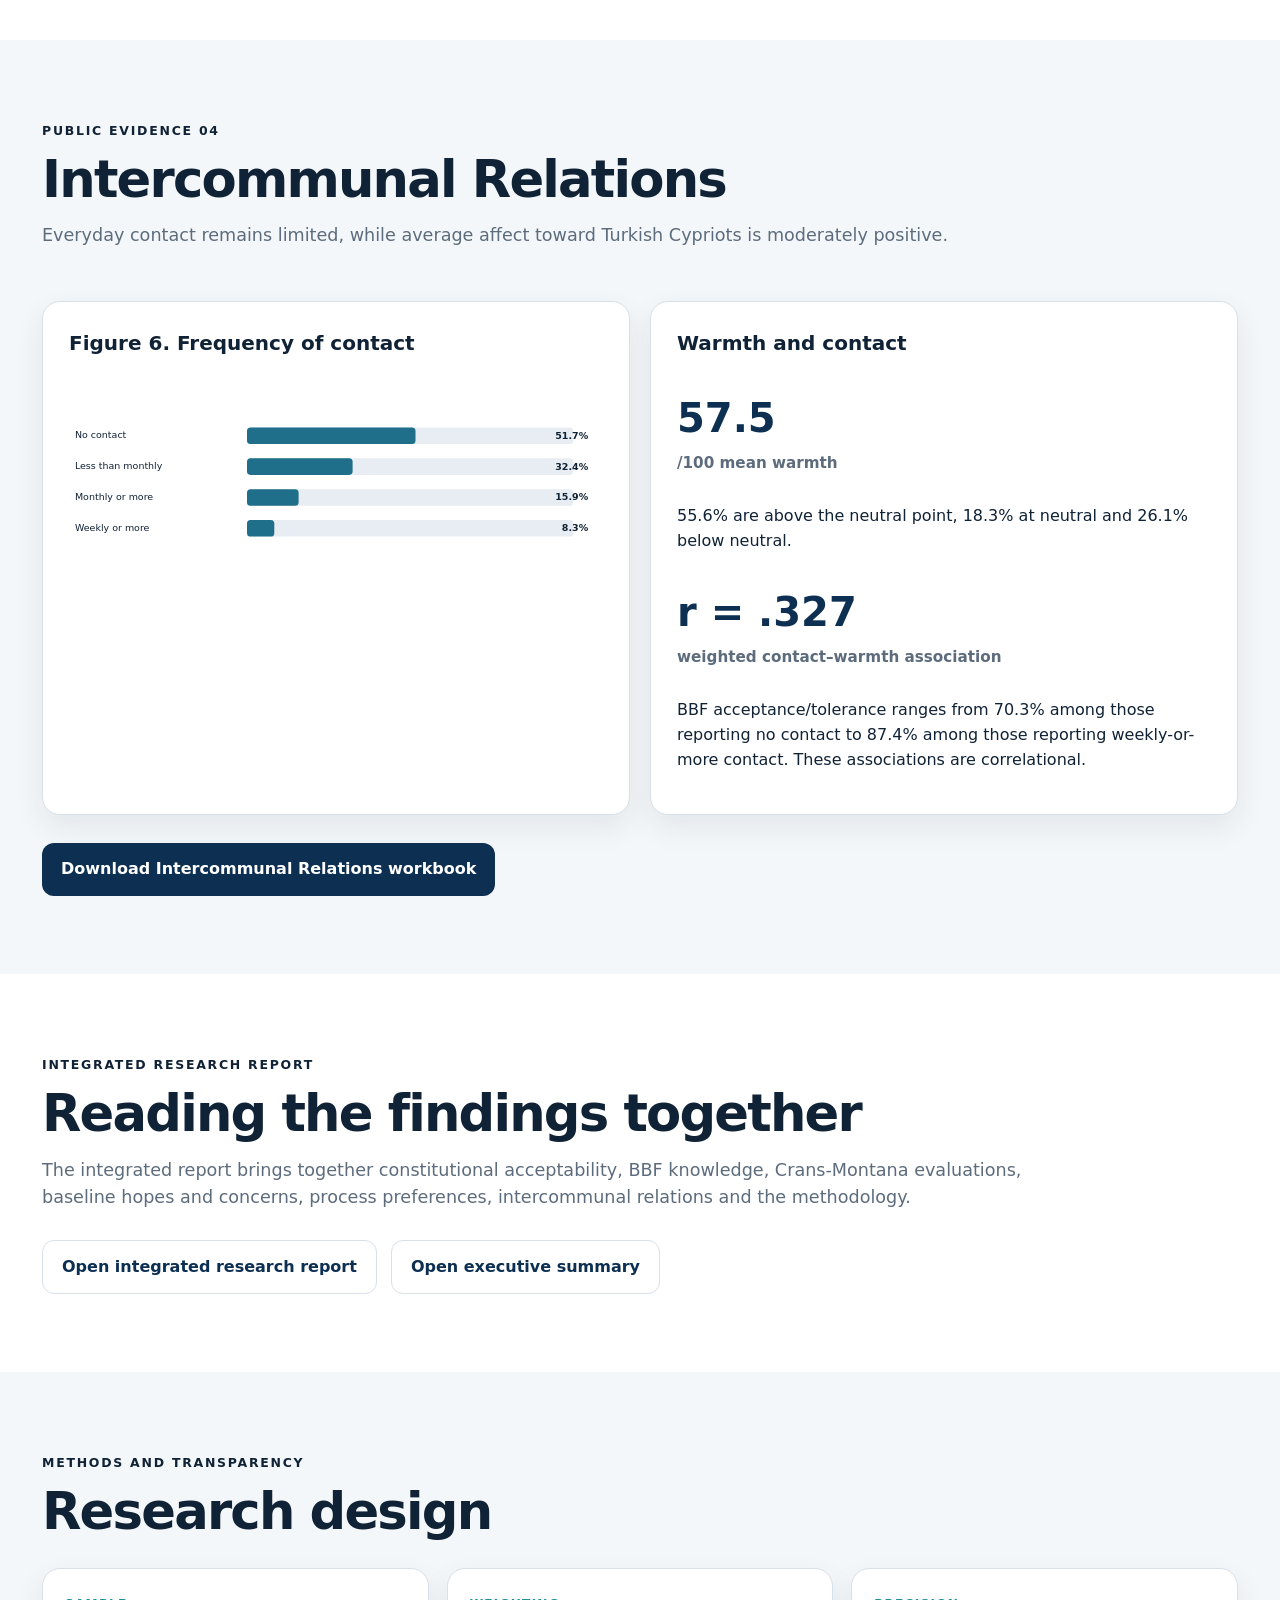
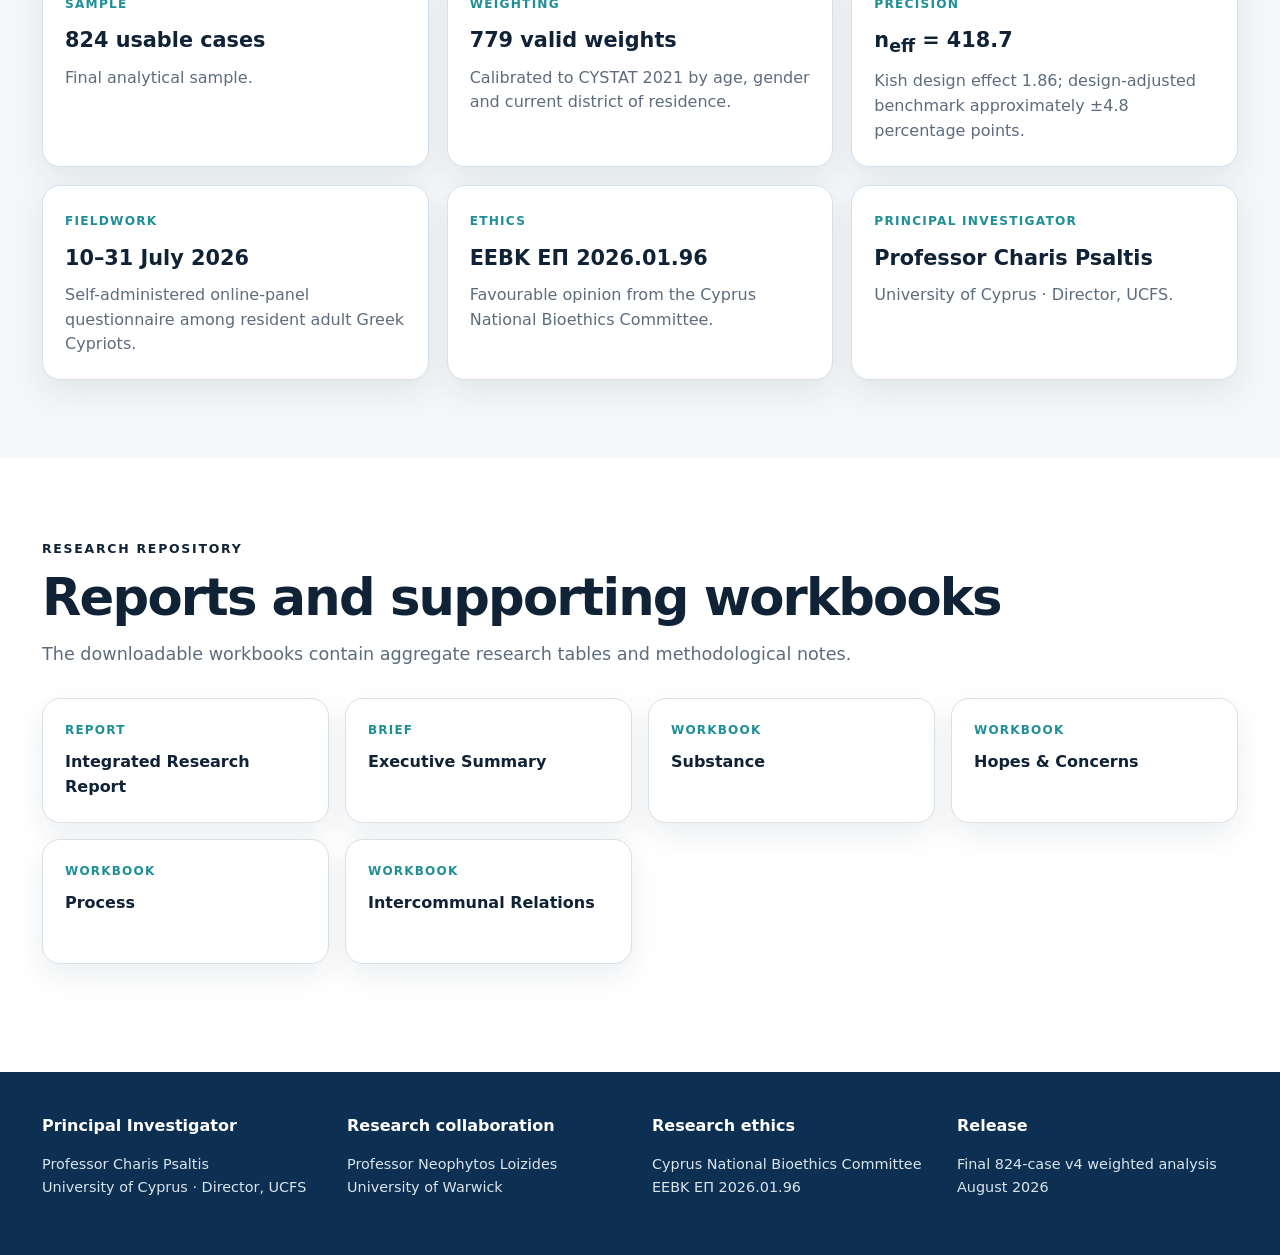
==== commit 4f0dc78b: "Expand public platform with BBF knowledge, Crans-Montana and complete aggregate findings" ====
--- a/index.html
+++ b/index.html
@@ -1,13 +1,36 @@
-<!doctype html><html lang="en"><head><meta charset="utf-8"><meta name="viewport" content="width=device-width,initial-scale=1"><meta name="description" content="Substance, Process and Intercommunal Relations: Greek Cypriot Public Opinion, July 2026"><title>Substance, Process and Intercommunal Relations · July 2026</title><link rel="stylesheet" href="assets/observatory-v5.css?v=20260810-graphs2"></head><body>
-<header class="site-header"><div class="header-inner"><a class="brand" href="#home">Cyprus Public Opinion · July 2026</a><nav class="primary-nav"><a href="#summary">Executive Summary</a><a href="#substance">Substance</a><a href="#hopes">Hopes & Concerns</a><a href="#process">Process</a><a href="#intergroup">Intercommunal Relations</a><a href="reports/integrated-research-report.html">Research Report</a><a href="#downloads">Downloads</a></nav></div></header><main>
+<!doctype html>
+<html lang="en">
+<head>
+<meta charset="utf-8"><meta name="viewport" content="width=device-width,initial-scale=1">
+<meta name="description" content="Substance, Process and Intercommunal Relations: Greek Cypriot Public Opinion, July 2026">
+<title>Substance, Process and Intercommunal Relations · July 2026</title>
+<link rel="stylesheet" href="assets/observatory-v5.css?v=20260810-public3">
+</head>
+<body>
+<header class="site-header"><div class="header-inner"><a class="brand" href="#home">Cyprus Public Opinion · July 2026</a><nav class="primary-nav"><a href="#summary">Executive Summary</a><a href="#substance">Substance</a><a href="#hopes">Hopes & Concerns</a><a href="#process">Process</a><a href="#intergroup">Intercommunal Relations</a><a href="reports/integrated-research-report.html">Research Report</a><a href="#downloads">Downloads</a></nav></div></header>
+<main>
 <section id="home" class="hero"><div class="hero-inner"><span class="eyebrow">UNIVERSITY OF CYPRUS · JULY 2026</span><h1>Substance, Process and Intercommunal Relations</h1><p class="hero-subtitle">Greek Cypriot Public Opinion on the Cyprus Issue</p><p class="hero-note">A research platform presenting weighted findings from the July 2026 survey, with supporting graphs, research workbooks and methodological information.</p><div class="hero-actions"><a class="btn primary" href="#summary">Executive summary</a><a class="btn secondary" href="reports/integrated-research-report.html">Integrated research report</a></div></div></section>
 <section class="release-banner"><strong>824 usable cases · 779 valid v4 weights</strong><span>Fieldwork: 10–31 July 2026</span></section>
-<section id="summary" class="section alt"><div class="section-heading"><span class="kicker">Executive Summary</span><h2>What the July 2026 evidence shows</h2><p>The survey depicts a society that overwhelmingly considers the present situation unfair, remains open to more than one constitutional alternative, strongly prefers renewed diplomatic activity, and continues to experience limited everyday contact across the communal divide.</p></div><div class="summary-grid"><article><strong>92.4%</strong><p>judge the status quo unfair.</p></article><article><strong>75.3%</strong><p>accept or tolerate a bizonal, bicommunal federation (BBF).</p></article><article><strong>82.8%</strong><p>prefer an active route for renewed negotiations.</p></article><article><strong>51.7%</strong><p>report no contact with Turkish Cypriots.</p></article></div></section>
-<section id="substance" class="chapter"><div class="chapter-copy"><span class="chapter-number">Public evidence 01</span><h2>Substance</h2><p>How Greek Cypriots evaluate the current situation and alternative constitutional arrangements.</p><div class="figure"><h3>Figure 1. Substance: key public attitudes</h3><svg class="chart-svg" viewBox="0 0 900 278" role="img"><text x="10" y="60">Status quo judged unfair</text><rect class="track" x="285" y="42" width="580" height="28" rx="6"/><rect class="value" x="285" y="42" width="536" height="28" rx="6"/><text class="pct" x="875" y="61">92.4%</text><text x="10" y="112">BBF accepted or tolerated</text><rect class="track" x="285" y="94" width="580" height="28" rx="6"/><rect class="value" x="285" y="94" width="437" height="28" rx="6"/><text class="pct" x="875" y="113">75.3%</text><text x="10" y="164">Unitary state accepted or tolerated</text><rect class="track" x="285" y="146" width="580" height="28" rx="6"/><rect class="value" x="285" y="146" width="408" height="28" rx="6"/><text class="pct" x="875" y="165">70.3%</text><text x="10" y="216">Two-state solution accepted or tolerated</text><rect class="track" x="285" y="198" width="580" height="28" rx="6"/><rect class="value" x="285" y="198" width="193" height="28" rx="6"/><text class="pct" x="875" y="217">33.3%</text></svg><p class="chart-note">Weighted final v4 estimates. The status-quo item is a fairness evaluation; the remaining values refer to acceptance or tolerance.</p></div><div class="actions"><a class="btn primary" href="downloads/Substance_Public_Workbook.xlsx" download>Download Substance workbook</a></div></div></section>
-<section id="hopes" class="chapter alt"><div class="chapter-copy"><span class="chapter-number">Public evidence 02</span><h2>Hopes & Concerns</h2><p>The figures below present respondents’ initial answers on the hopes and concerns they associate with a possible BBF settlement.</p><div class="two-charts"><div class="figure"><h3>Figure 2. Initial hopes</h3><svg class="chart-svg" viewBox="0 0 900 226" role="img"><text x="10" y="60">Property return / compensation</text><rect class="track" x="285" y="42" width="580" height="28" rx="6"/><rect class="value" x="285" y="42" width="213" height="28" rx="6"/><text class="pct" x="875" y="61">36.8%</text><text x="10" y="112">Freedom of movement / settlement</text><rect class="track" x="285" y="94" width="580" height="28" rx="6"/><rect class="value" x="285" y="94" width="211" height="28" rx="6"/><text class="pct" x="875" y="113">36.3%</text><text x="10" y="164">Jobs for young people</text><rect class="track" x="285" y="146" width="580" height="28" rx="6"/><rect class="value" x="285" y="146" width="134" height="28" rx="6"/><text class="pct" x="875" y="165">23.1%</text></svg></div><div class="figure"><h3>Figure 3. Initial concerns</h3><svg class="chart-svg" viewBox="0 0 900 278" role="img"><text x="10" y="60">Refugees may not return to properties</text><rect class="track" x="285" y="42" width="580" height="28" rx="6"/><rect class="value" x="285" y="42" width="302" height="28" rx="6"/><text class="pct" x="875" y="61">≈52%</text><text x="10" y="112">Political deadlock / dysfunction</text><rect class="track" x="285" y="94" width="580" height="28" rx="6"/><rect class="value" x="285" y="94" width="242" height="28" rx="6"/><text class="pct" x="875" y="113">41.8%</text><text x="10" y="164">More daily tensions</text><rect class="track" x="285" y="146" width="580" height="28" rx="6"/><rect class="value" x="285" y="146" width="163" height="28" rx="6"/><text class="pct" x="875" y="165">28.1%</text><text x="10" y="216">Cost for citizens</text><rect class="track" x="285" y="198" width="580" height="28" rx="6"/><rect class="value" x="285" y="198" width="113" height="28" rx="6"/><text class="pct" x="875" y="217">19.4%</text></svg></div></div><p class="chart-note">Multiple responses were possible. The refugee-return figure is reported approximately in the accompanying article.</p><div class="actions"><a class="btn primary" href="downloads/Baseline_Hopes_and_Concerns_Public.xlsx" download>Download Hopes & Concerns workbook</a></div></div></section>
-<section id="process" class="chapter"><div class="chapter-copy"><span class="chapter-number">Public evidence 03</span><h2>Process</h2><p>More than eight in ten respondents prefer an active route for renewed negotiations.</p><div class="figure"><h3>Figure 4. Preferred route for renewed negotiations</h3><svg class="chart-svg" viewBox="0 0 900 278" role="img"><text x="10" y="60">Restart from Crans-Montana</text><rect class="track" x="285" y="42" width="580" height="28" rx="6"/><rect class="value" x="285" y="42" width="224" height="28" rx="6"/><text class="pct" x="875" y="61">38.7%</text><text x="10" y="112">Citizens’ assemblies</text><rect class="track" x="285" y="94" width="580" height="28" rx="6"/><rect class="value" x="285" y="94" width="129" height="28" rx="6"/><text class="pct" x="875" y="113">22.2%</text><text x="10" y="164">Staged / interim implementation</text><rect class="track" x="285" y="146" width="580" height="28" rx="6"/><rect class="value" x="285" y="146" width="127" height="28" rx="6"/><text class="pct" x="875" y="165">21.9%</text><text x="10" y="216">Do not restart negotiations</text><rect class="track" x="285" y="198" width="580" height="28" rx="6"/><rect class="value" x="285" y="198" width="100" height="28" rx="6"/><text class="pct" x="875" y="217">17.2%</text></svg><p class="chart-note">The three active routes sum to 82.8%.</p></div><div class="actions"><a class="btn primary" href="downloads/Process_Public_Workbook.xlsx" download>Download Process workbook</a></div></div></section>
-<section id="intergroup" class="chapter alt"><div class="chapter-copy"><span class="chapter-number">Public evidence 04</span><h2>Intercommunal Relations</h2><p>Everyday contact remains limited, while average affect toward Turkish Cypriots is moderately positive.</p><div class="two-charts"><div class="figure"><h3>Figure 5. Frequency of contact</h3><svg class="chart-svg" viewBox="0 0 900 278" role="img"><text x="10" y="60">No contact</text><rect class="track" x="285" y="42" width="580" height="28" rx="6"/><rect class="value" x="285" y="42" width="300" height="28" rx="6"/><text class="pct" x="875" y="61">51.7%</text><text x="10" y="112">Less than monthly</text><rect class="track" x="285" y="94" width="580" height="28" rx="6"/><rect class="value" x="285" y="94" width="188" height="28" rx="6"/><text class="pct" x="875" y="113">32.4%</text><text x="10" y="164">Monthly or more</text><rect class="track" x="285" y="146" width="580" height="28" rx="6"/><rect class="value" x="285" y="146" width="92" height="28" rx="6"/><text class="pct" x="875" y="165">15.9%</text><text x="10" y="216">Weekly or more</text><rect class="track" x="285" y="198" width="580" height="28" rx="6"/><rect class="value" x="285" y="198" width="48" height="28" rx="6"/><text class="pct" x="875" y="217">8.3%</text></svg></div><div class="figure key-findings"><h3>Warmth and contact</h3><div class="big-stat">57.5<span>/100 mean warmth</span></div><p>55.6% are above the neutral point, 18.3% at neutral and 26.1% below neutral.</p><div class="big-stat">r = .327<span>weighted contact–warmth association</span></div><p>BBF acceptance/tolerance ranges from 70.3% among those reporting no contact to 87.4% among those reporting weekly-or-more contact. The relationship is correlational.</p></div></div><div class="actions"><a class="btn primary" href="downloads/Intercommunal_Relations_Public_Workbook.xlsx" download>Download Intercommunal Relations workbook</a></div></div></section>
-<section id="report" class="section report"><div class="section-heading"><span class="kicker">Integrated Research Report</span><h2>Reading the findings together</h2><p>The integrated report brings together the four public evidence domains, the methodology and the principal interpretations.</p></div><div class="actions"><a class="btn secondary dark" href="reports/integrated-research-report.html">Open integrated research report</a><a class="btn secondary dark" href="reports/executive-summary.html">Open executive summary</a></div></section>
+
+<section id="summary" class="section alt"><div class="section-heading"><span class="kicker">Executive Summary</span><h2>What the July 2026 evidence shows</h2><p>The survey depicts a society that overwhelmingly considers the present situation unfair, remains open to more than one constitutional alternative, prefers renewed diplomatic activity, and continues to experience limited everyday contact across the communal divide.</p></div><div class="summary-grid">
+<article><strong>92.4%</strong><p>judge the status quo unfair.</p></article><article><strong>75.3%</strong><p>accept or tolerate a bizonal, bicommunal federation (BBF).</p></article><article><strong>84.9%</strong><p>report at least some knowledge of what BBF is.</p></article><article><strong>29.1%</strong><p>answer “don’t know” when asked about the fairness of the Crans-Montana convergences.</p></article><article><strong>82.8%</strong><p>prefer an active route for renewed negotiations.</p></article><article><strong>51.7%</strong><p>report no contact with Turkish Cypriots.</p></article>
+</div></section>
+
+<section id="substance" class="chapter"><div class="chapter-copy"><span class="chapter-number">Public evidence 01</span><h2>Substance</h2><p>How Greek Cypriots evaluate the current situation, alternative constitutional arrangements, their own knowledge of BBF, and the fairness of the Crans-Montana convergences.</p>
+<div class="figure"><h3>Figure 1. Acceptability of constitutional alternatives</h3><svg class="chart-svg" viewBox="0 0 900 330" role="img" aria-label="Acceptability of constitutional alternatives"><text x="10" y="60">BBF accepted or tolerated</text><rect class="track" x="300" y="42" width="550" height="28" rx="6"/><rect class="value" x="300" y="42" width="414" height="28" rx="6"/><text class="pct" x="875" y="61">75.3%</text><text x="10" y="112">Unitary state accepted or tolerated</text><rect class="track" x="300" y="94" width="550" height="28" rx="6"/><rect class="value" x="300" y="94" width="387" height="28" rx="6"/><text class="pct" x="875" y="113">70.3%</text><text x="10" y="164">Status quo accepted or tolerated</text><rect class="track" x="300" y="146" width="550" height="28" rx="6"/><rect class="value" x="300" y="146" width="325" height="28" rx="6"/><text class="pct" x="875" y="165">59.1%</text><text x="10" y="216">Two-state solution accepted or tolerated</text><rect class="track" x="300" y="198" width="550" height="28" rx="6"/><rect class="value" x="300" y="198" width="183" height="28" rx="6"/><text class="pct" x="875" y="217">33.3%</text><text x="10" y="278">Status quo judged unfair</text><rect class="track" x="300" y="260" width="550" height="28" rx="6"/><rect class="value" x="300" y="260" width="508" height="28" rx="6"/><text class="pct" x="875" y="279">92.4%</text></svg><p class="chart-note">The fairness item and the acceptability items measure different concepts. Acceptance includes respondents who support an option and those who could tolerate it if necessary.</p></div>
+<div class="two-charts"><div class="figure key-findings"><h3>Knowledge of BBF</h3><div class="big-stat">84.9%<span>report at least some knowledge</span></div><div class="big-stat">54.4%<span>say they know it quite or very well</span></div><p>These are respondents’ self-assessments of knowledge, not the result of an objective knowledge test.</p></div><div class="figure"><h3>Figure 2. Fairness of the Crans-Montana convergences</h3><svg class="chart-svg" viewBox="0 0 900 226" role="img" aria-label="Crans-Montana fairness"><text x="10" y="60">Fair</text><rect class="track" x="300" y="42" width="550" height="28" rx="6"/><rect class="value" x="300" y="42" width="239" height="28" rx="6"/><text class="pct" x="875" y="61">43.5%</text><text x="10" y="112">Unfair</text><rect class="track" x="300" y="94" width="550" height="28" rx="6"/><rect class="value" x="300" y="94" width="311" height="28" rx="6"/><text class="pct" x="875" y="113">56.5%</text><text x="10" y="164">Don’t know</text><rect class="track" x="300" y="146" width="550" height="28" rx="6"/><rect class="value" x="300" y="146" width="160" height="28" rx="6"/><text class="pct" x="875" y="165">29.1%</text></svg><p class="chart-note">Fair/unfair percentages are calculated among respondents expressing a substantive fairness judgment. “Don’t know” is reported among respondents answering the item, so the percentages have different denominators.</p></div></div>
+<div class="actions"><a class="btn primary" href="#" data-workbook-src="downloads/base64/Substance_Public_Workbook.b64" data-workbook-name="Substance_Public_Workbook.xlsx">Download Substance workbook</a></div></div></section>
+
+<section id="hopes" class="chapter alt"><div class="chapter-copy"><span class="chapter-number">Public evidence 02</span><h2>Hopes & Concerns</h2><p>The figures below present respondents’ baseline answers on the hopes and concerns they associate with a possible BBF settlement, recorded before arguments about the settlement were presented.</p><div class="two-charts"><div class="figure"><h3>Figure 3. Baseline hopes</h3><svg class="chart-svg" viewBox="0 0 900 278" role="img"><text x="10" y="60">Property return / compensation</text><rect class="track" x="300" y="42" width="550" height="28" rx="6"/><rect class="value" x="300" y="42" width="202" height="28" rx="6"/><text class="pct" x="875" y="61">36.8%</text><text x="10" y="112">Freedom of movement / settlement</text><rect class="track" x="300" y="94" width="550" height="28" rx="6"/><rect class="value" x="300" y="94" width="200" height="28" rx="6"/><text class="pct" x="875" y="113">36.3%</text><text x="10" y="164">Jobs for young people</text><rect class="track" x="300" y="146" width="550" height="28" rx="6"/><rect class="value" x="300" y="146" width="127" height="28" rx="6"/><text class="pct" x="875" y="165">23.1%</text><text x="10" y="216">No proposed hope selected</text><rect class="track" x="300" y="198" width="550" height="28" rx="6"/><rect class="value" x="300" y="198" width="215" height="28" rx="6"/><text class="pct" x="875" y="217">39.0%</text></svg></div><div class="figure"><h3>Figure 4. Baseline concerns</h3><svg class="chart-svg" viewBox="0 0 900 278" role="img"><text x="10" y="60">Refugees may not return to properties</text><rect class="track" x="300" y="42" width="550" height="28" rx="6"/><rect class="value" x="300" y="42" width="287" height="28" rx="6"/><text class="pct" x="875" y="61">52.1%</text><text x="10" y="112">Political deadlock / dysfunction</text><rect class="track" x="300" y="94" width="550" height="28" rx="6"/><rect class="value" x="300" y="94" width="230" height="28" rx="6"/><text class="pct" x="875" y="113">41.8%</text><text x="10" y="164">More daily tensions</text><rect class="track" x="300" y="146" width="550" height="28" rx="6"/><rect class="value" x="300" y="146" width="155" height="28" rx="6"/><text class="pct" x="875" y="165">28.1%</text><text x="10" y="216">Cost for citizens</text><rect class="track" x="300" y="198" width="550" height="28" rx="6"/><rect class="value" x="300" y="198" width="107" height="28" rx="6"/><text class="pct" x="875" y="217">19.4%</text></svg></div></div><p class="chart-note">Multiple responses were possible, so percentages do not sum to 100%.</p><div class="actions"><a class="btn primary" href="#" data-workbook-src="downloads/base64/Baseline_Hopes_and_Concerns_Public.b64" data-workbook-name="Baseline_Hopes_and_Concerns_Public.xlsx">Download Hopes & Concerns workbook</a></div></div></section>
+
+<section id="process" class="chapter"><div class="chapter-copy"><span class="chapter-number">Public evidence 03</span><h2>Process</h2><p>More than eight in ten respondents prefer an active route for renewed negotiations.</p><div class="figure"><h3>Figure 5. Preferred route for renewed negotiations</h3><svg class="chart-svg" viewBox="0 0 900 278" role="img"><text x="10" y="60">Restart from Crans-Montana</text><rect class="track" x="300" y="42" width="550" height="28" rx="6"/><rect class="value" x="300" y="42" width="213" height="28" rx="6"/><text class="pct" x="875" y="61">38.7%</text><text x="10" y="112">Citizens’ assemblies</text><rect class="track" x="300" y="94" width="550" height="28" rx="6"/><rect class="value" x="300" y="94" width="122" height="28" rx="6"/><text class="pct" x="875" y="113">22.2%</text><text x="10" y="164">Staged / interim implementation</text><rect class="track" x="300" y="146" width="550" height="28" rx="6"/><rect class="value" x="300" y="146" width="120" height="28" rx="6"/><text class="pct" x="875" y="165">21.9%</text><text x="10" y="216">Do not restart negotiations</text><rect class="track" x="300" y="198" width="550" height="28" rx="6"/><rect class="value" x="300" y="198" width="95" height="28" rx="6"/><text class="pct" x="875" y="217">17.2%</text></svg><p class="chart-note">The three active routes sum to 82.8%.</p></div><div class="actions"><a class="btn primary" href="#" data-workbook-src="downloads/base64/Process_Public_Workbook.b64" data-workbook-name="Process_Public_Workbook.xlsx">Download Process workbook</a></div></div></section>
+
+<section id="intergroup" class="chapter alt"><div class="chapter-copy"><span class="chapter-number">Public evidence 04</span><h2>Intercommunal Relations</h2><p>Everyday contact remains limited, while average affect toward Turkish Cypriots is moderately positive.</p><div class="two-charts"><div class="figure"><h3>Figure 6. Frequency of contact</h3><svg class="chart-svg" viewBox="0 0 900 278" role="img"><text x="10" y="60">No contact</text><rect class="track" x="300" y="42" width="550" height="28" rx="6"/><rect class="value" x="300" y="42" width="284" height="28" rx="6"/><text class="pct" x="875" y="61">51.7%</text><text x="10" y="112">Less than monthly</text><rect class="track" x="300" y="94" width="550" height="28" rx="6"/><rect class="value" x="300" y="94" width="178" height="28" rx="6"/><text class="pct" x="875" y="113">32.4%</text><text x="10" y="164">Monthly or more</text><rect class="track" x="300" y="146" width="550" height="28" rx="6"/><rect class="value" x="300" y="146" width="87" height="28" rx="6"/><text class="pct" x="875" y="165">15.9%</text><text x="10" y="216">Weekly or more</text><rect class="track" x="300" y="198" width="550" height="28" rx="6"/><rect class="value" x="300" y="198" width="46" height="28" rx="6"/><text class="pct" x="875" y="217">8.3%</text></svg></div><div class="figure key-findings"><h3>Warmth and contact</h3><div class="big-stat">57.5<span>/100 mean warmth</span></div><p>55.6% are above the neutral point, 18.3% at neutral and 26.1% below neutral.</p><div class="big-stat">r = .327<span>weighted contact–warmth association</span></div><p>BBF acceptance/tolerance ranges from 70.3% among those reporting no contact to 87.4% among those reporting weekly-or-more contact. These associations are correlational.</p></div></div><div class="actions"><a class="btn primary" href="#" data-workbook-src="downloads/base64/Intercommunal_Relations_Public_Workbook.b64" data-workbook-name="Intercommunal_Relations_Public_Workbook.xlsx">Download Intercommunal Relations workbook</a></div></div></section>
+
+<section id="report" class="section report"><div class="section-heading"><span class="kicker">Integrated Research Report</span><h2>Reading the findings together</h2><p>The integrated report brings together constitutional acceptability, BBF knowledge, Crans-Montana evaluations, baseline hopes and concerns, process preferences, intercommunal relations and the methodology.</p></div><div class="actions"><a class="btn secondary dark" href="reports/integrated-research-report.html">Open integrated research report</a><a class="btn secondary dark" href="reports/executive-summary.html">Open executive summary</a></div></section>
 <section id="research" class="section research"><div class="section-heading"><span class="kicker">Methods and transparency</span><h2>Research design</h2></div><div class="research-grid"><article><span>Sample</span><strong>824 usable cases</strong><p>Final analytical sample.</p></article><article><span>Weighting</span><strong>779 valid weights</strong><p>Calibrated to CYSTAT 2021 by age, gender and current district of residence.</p></article><article><span>Precision</span><strong>n<sub>eff</sub> = 418.7</strong><p>Kish design effect 1.86; design-adjusted benchmark approximately ±4.8 percentage points.</p></article><article><span>Fieldwork</span><strong>10–31 July 2026</strong><p>Self-administered online-panel questionnaire among resident adult Greek Cypriots.</p></article><article><span>Ethics</span><strong>ΕΕΒΚ ΕΠ 2026.01.96</strong><p>Favourable opinion from the Cyprus National Bioethics Committee.</p></article><article><span>Principal Investigator</span><strong>Professor Charis Psaltis</strong><p>University of Cyprus · Director, UCFS.</p></article></div></section>
-<section id="downloads" class="section downloads"><div class="section-heading"><span class="kicker">Research repository</span><h2>Reports and supporting workbooks</h2></div><div class="download-grid"><a href="reports/integrated-research-report.html"><span>Report</span><strong>Integrated Research Report</strong></a><a href="reports/executive-summary.html"><span>Brief</span><strong>Executive Summary</strong></a><a href="downloads/Substance_Public_Workbook.xlsx" download><span>Workbook</span><strong>Substance</strong></a><a href="downloads/Baseline_Hopes_and_Concerns_Public.xlsx" download><span>Workbook</span><strong>Hopes & Concerns</strong></a><a href="downloads/Process_Public_Workbook.xlsx" download><span>Workbook</span><strong>Process</strong></a><a href="downloads/Intercommunal_Relations_Public_Workbook.xlsx" download><span>Workbook</span><strong>Intercommunal Relations</strong></a></div></section></main>
-<footer><div class="footer-grid"><div><strong>Principal Investigator</strong><p>Professor Charis Psaltis<br>University of Cyprus · Director, UCFS</p></div><div><strong>Research collaboration</strong><p>Professor Neophytos Loizides<br>University of Warwick</p></div><div><strong>Research ethics</strong><p>Cyprus National Bioethics Committee<br>ΕΕΒΚ ΕΠ 2026.01.96</p></div><div><strong>Release</strong><p>Final 824-case v4 weighted analysis<br>August 2026</p></div></div></footer></body></html>+<section id="downloads" class="section downloads"><div class="section-heading"><span class="kicker">Research repository</span><h2>Reports and supporting workbooks</h2><p>The downloadable workbooks contain aggregate research tables and methodological notes.</p></div><div class="download-grid"><a href="reports/integrated-research-report.html"><span>Report</span><strong>Integrated Research Report</strong></a><a href="reports/executive-summary.html"><span>Brief</span><strong>Executive Summary</strong></a><a href="#" data-workbook-src="downloads/base64/Substance_Public_Workbook.b64" data-workbook-name="Substance_Public_Workbook.xlsx"><span>Workbook</span><strong>Substance</strong></a><a href="#" data-workbook-src="downloads/base64/Baseline_Hopes_and_Concerns_Public.b64" data-workbook-name="Baseline_Hopes_and_Concerns_Public.xlsx"><span>Workbook</span><strong>Hopes & Concerns</strong></a><a href="#" data-workbook-src="downloads/base64/Process_Public_Workbook.b64" data-workbook-name="Process_Public_Workbook.xlsx"><span>Workbook</span><strong>Process</strong></a><a href="#" data-workbook-src="downloads/base64/Intercommunal_Relations_Public_Workbook.b64" data-workbook-name="Intercommunal_Relations_Public_Workbook.xlsx"><span>Workbook</span><strong>Intercommunal Relations</strong></a></div></section>
+</main>
+<footer><div class="footer-grid"><div><strong>Principal Investigator</strong><p>Professor Charis Psaltis<br>University of Cyprus · Director, UCFS</p></div><div><strong>Research collaboration</strong><p>Professor Neophytos Loizides<br>University of Warwick</p></div><div><strong>Research ethics</strong><p>Cyprus National Bioethics Committee<br>ΕΕΒΚ ΕΠ 2026.01.96</p></div><div><strong>Release</strong><p>Final 824-case v4 weighted analysis<br>August 2026</p></div></div></footer>
+<script src="assets/workbook-downloads.js?v=20260810-xlsx3"></script>
+</body></html>
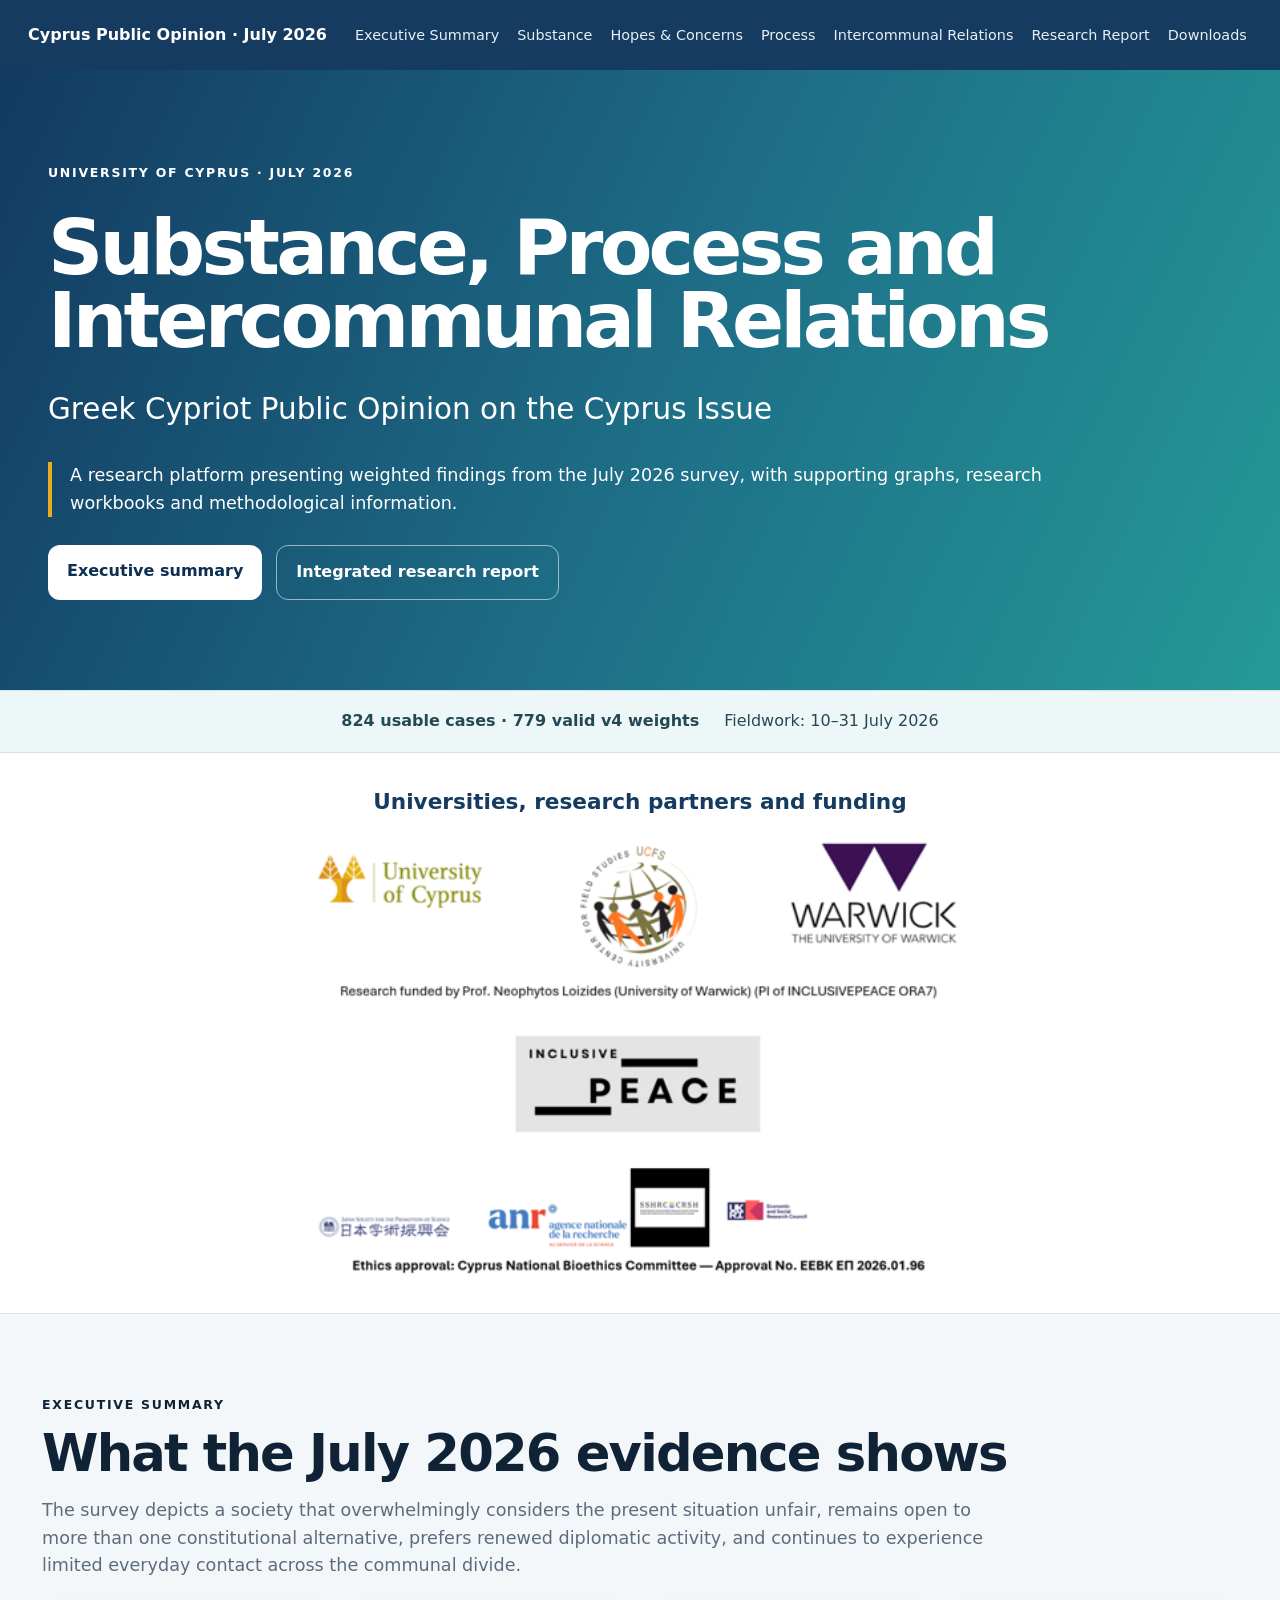
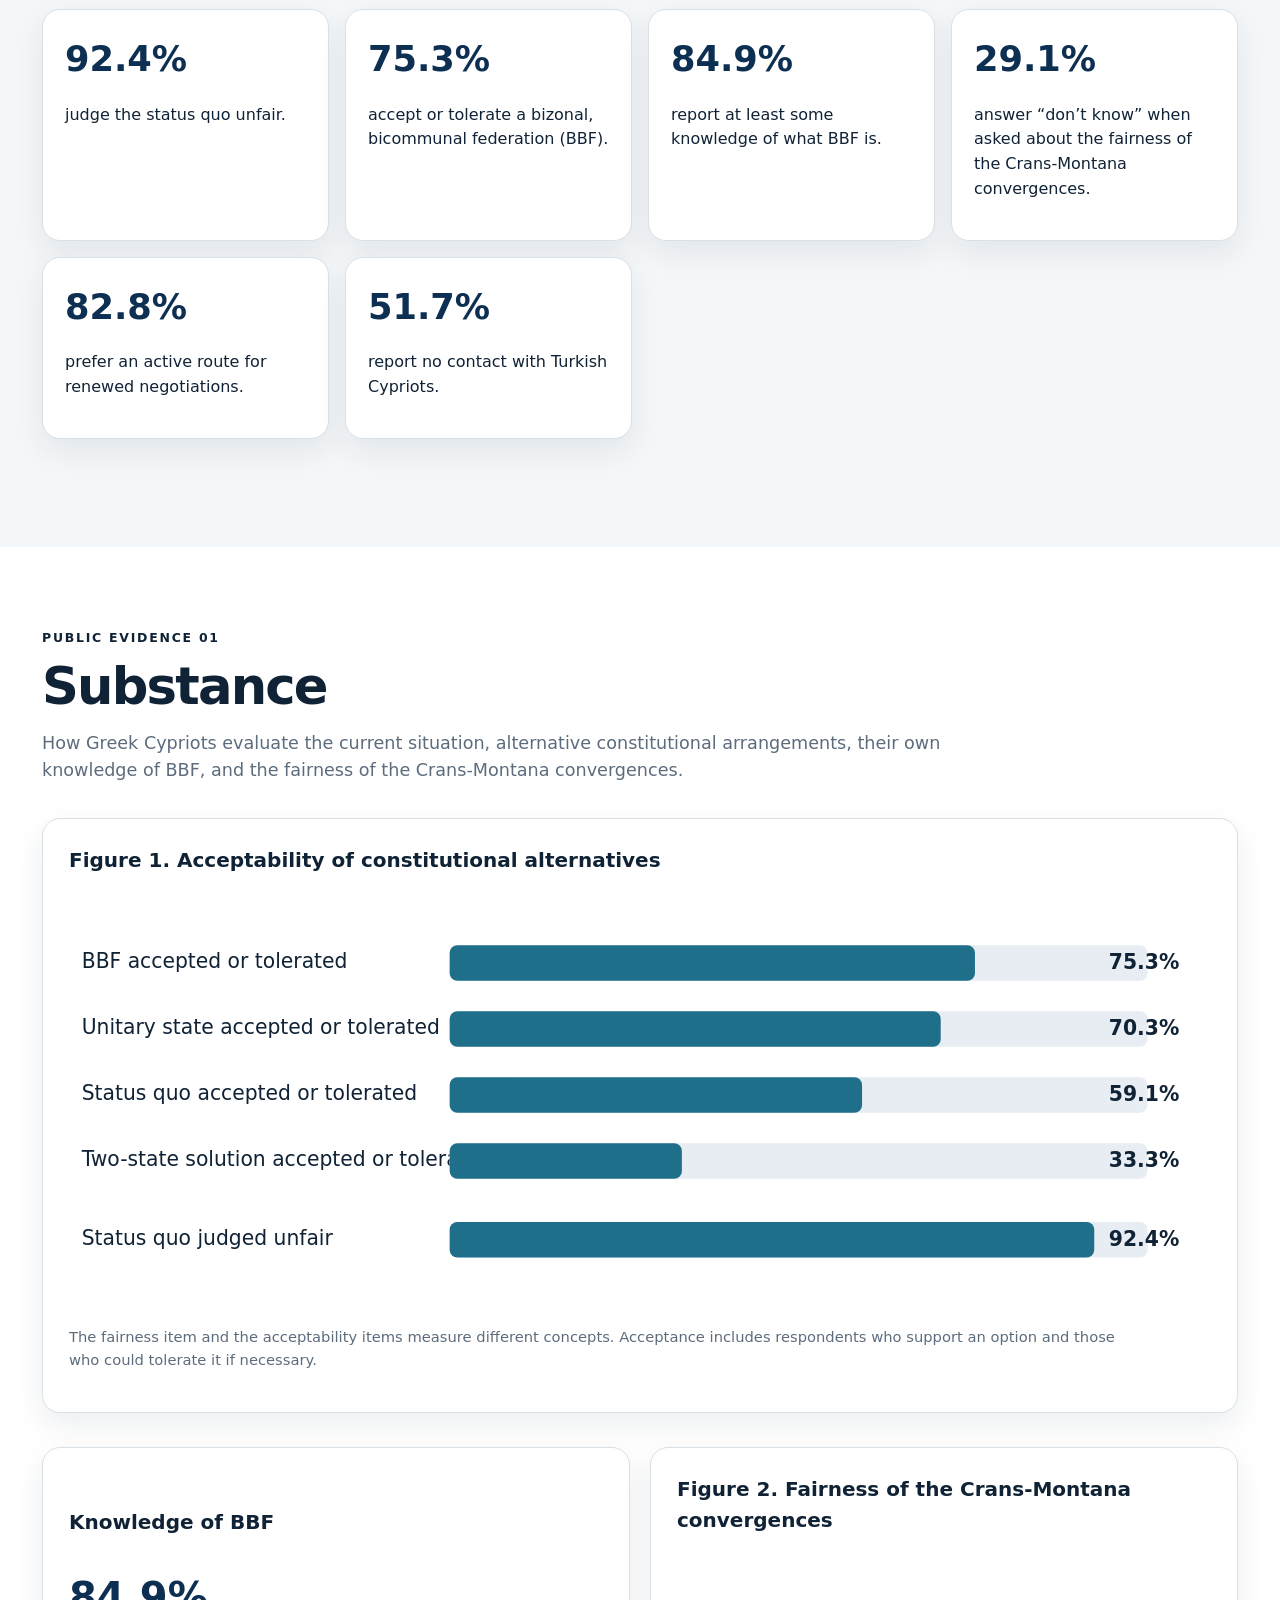
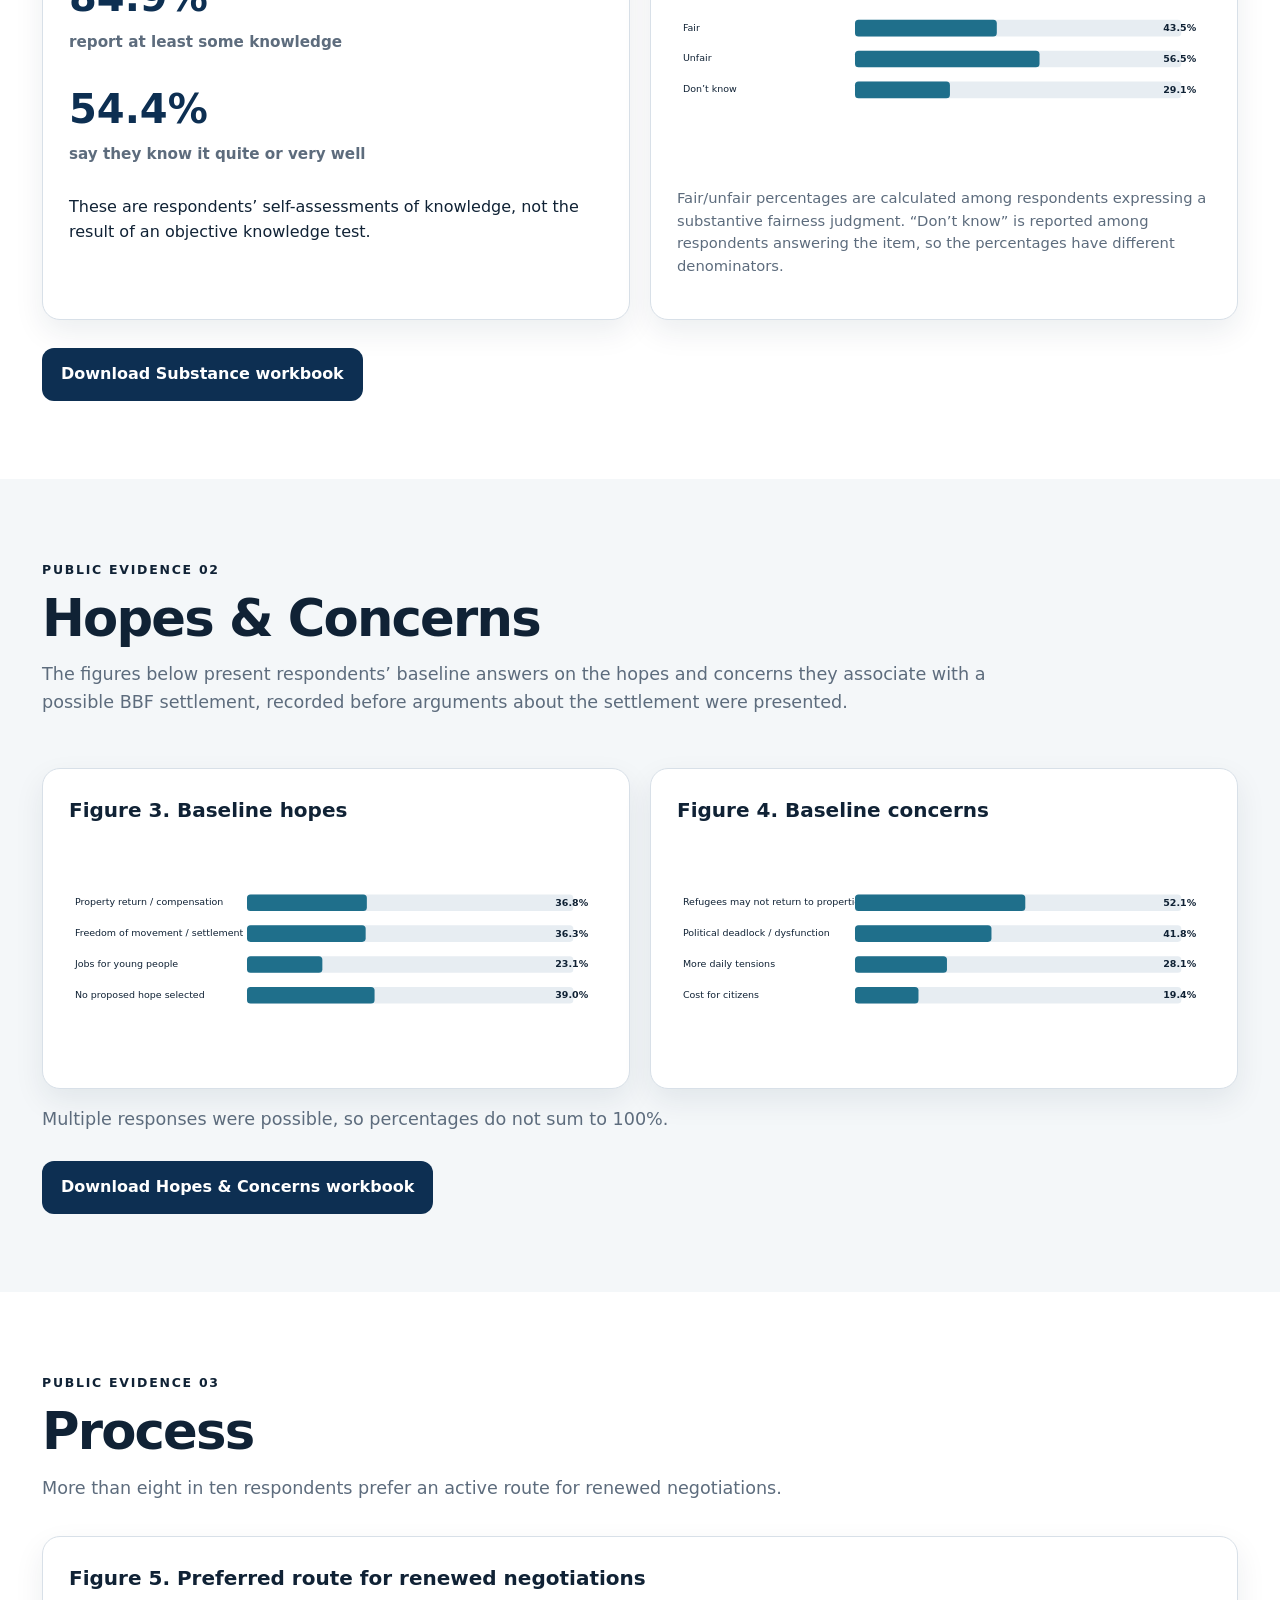
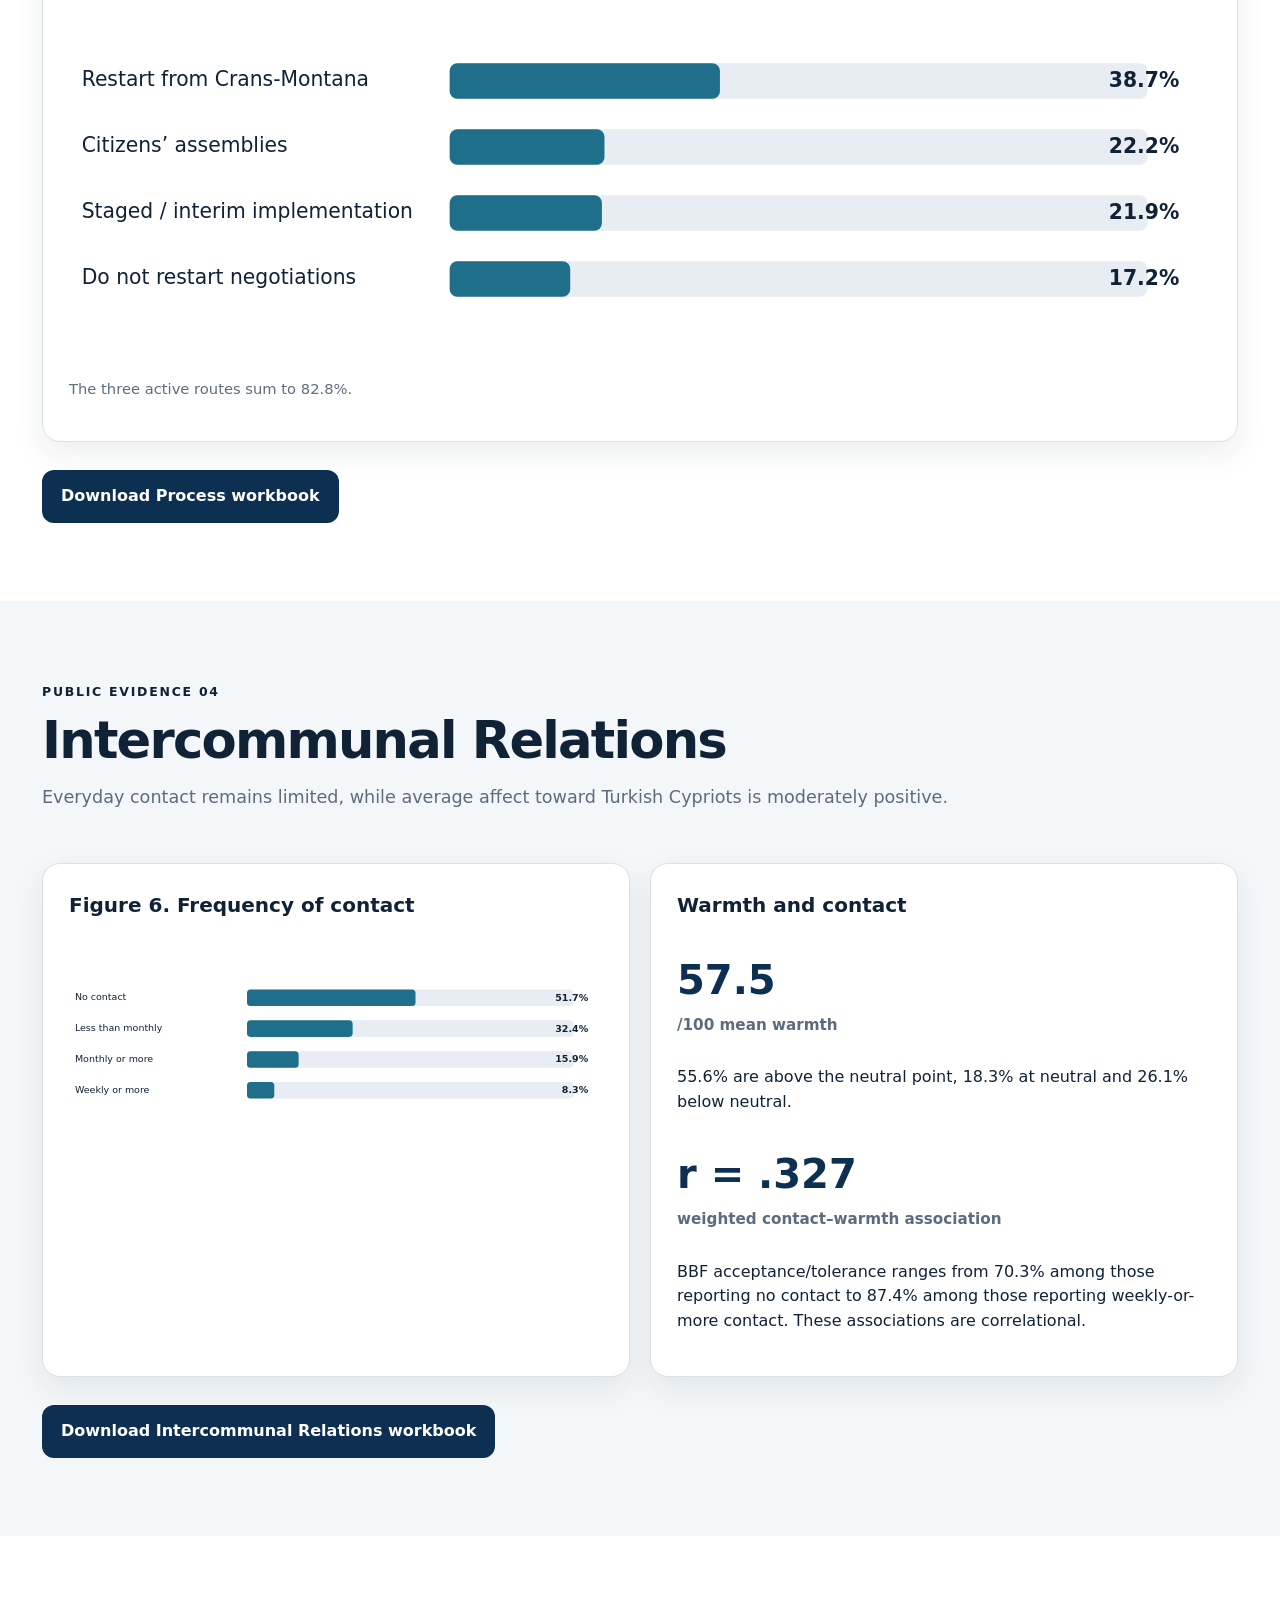
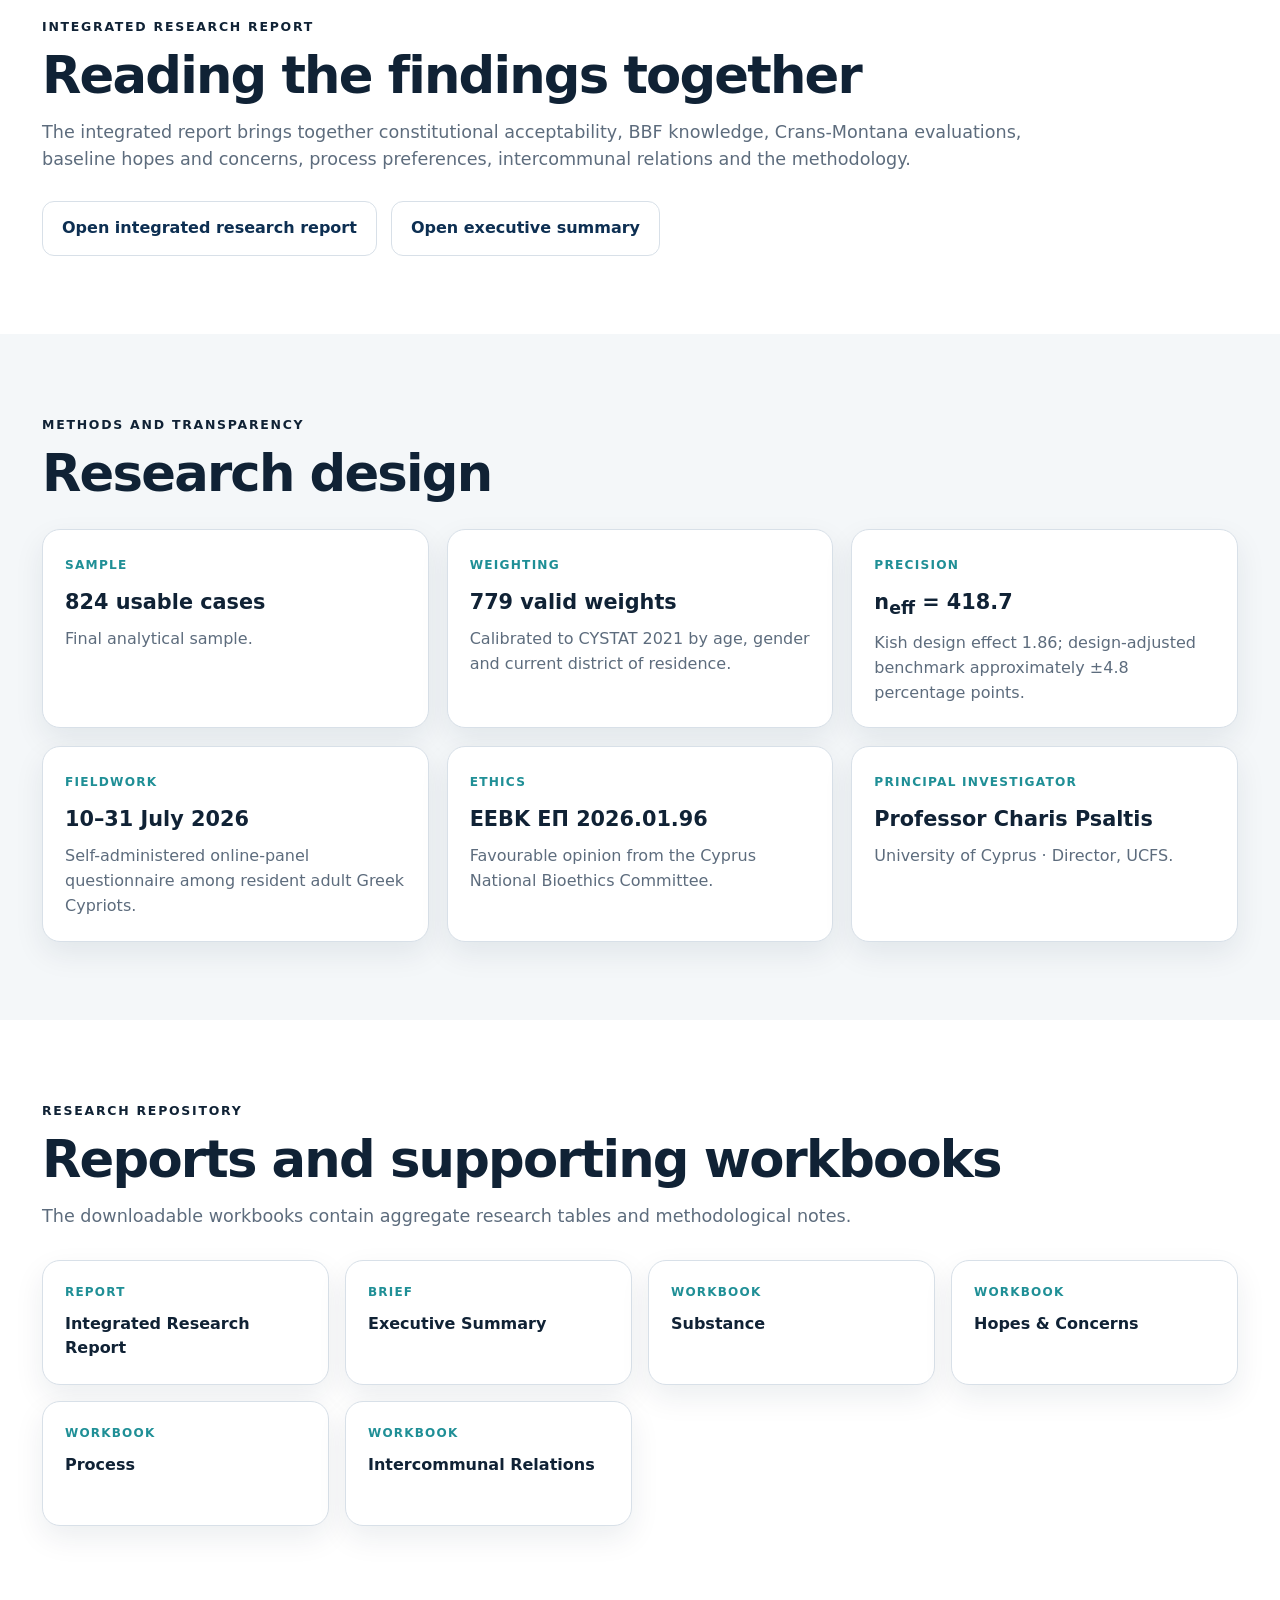
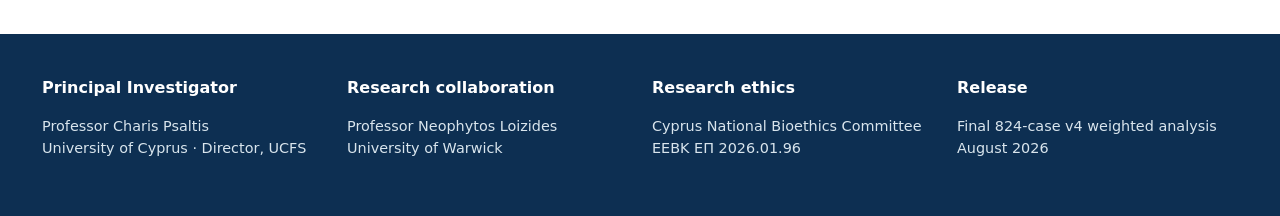
==== commit eaba86f1: "Add university, research partner and funder logos to public research platform" ====
--- a/index.html
+++ b/index.html
@@ -12,6 +12,8 @@
 <section id="home" class="hero"><div class="hero-inner"><span class="eyebrow">UNIVERSITY OF CYPRUS · JULY 2026</span><h1>Substance, Process and Intercommunal Relations</h1><p class="hero-subtitle">Greek Cypriot Public Opinion on the Cyprus Issue</p><p class="hero-note">A research platform presenting weighted findings from the July 2026 survey, with supporting graphs, research workbooks and methodological information.</p><div class="hero-actions"><a class="btn primary" href="#summary">Executive summary</a><a class="btn secondary" href="reports/integrated-research-report.html">Integrated research report</a></div></div></section>
 <section class="release-banner"><strong>824 usable cases · 779 valid v4 weights</strong><span>Fieldwork: 10–31 July 2026</span></section>
 
+
+<section aria-labelledby="partners-heading" style="padding:32px 24px;background:#fff;text-align:center;border-bottom:1px solid #d8e0e8"><h2 id="partners-heading" style="font-size:1.35rem;color:#153b60;margin:0 0 18px">Universities, research partners and funding</h2><img src="[data-uri]" alt="University of Cyprus; University Center for Field Studies (UCFS); University of Warwick. Research funded by Prof. Neophytos Loizides (University of Warwick), PI of INCLUSIVEPEACE ORA7. Inclusive Peace, Japan Society for the Promotion of Science, ANR, SSHRC and ESRC. Ethics approval: Cyprus National Bioethics Committee, EEBK EP 2026.01.96." width="602" height="335" style="display:block;width:100%;max-width:800px;height:auto;margin:0 auto"></section>
 <section id="summary" class="section alt"><div class="section-heading"><span class="kicker">Executive Summary</span><h2>What the July 2026 evidence shows</h2><p>The survey depicts a society that overwhelmingly considers the present situation unfair, remains open to more than one constitutional alternative, prefers renewed diplomatic activity, and continues to experience limited everyday contact across the communal divide.</p></div><div class="summary-grid">
 <article><strong>92.4%</strong><p>judge the status quo unfair.</p></article><article><strong>75.3%</strong><p>accept or tolerate a bizonal, bicommunal federation (BBF).</p></article><article><strong>84.9%</strong><p>report at least some knowledge of what BBF is.</p></article><article><strong>29.1%</strong><p>answer “don’t know” when asked about the fairness of the Crans-Montana convergences.</p></article><article><strong>82.8%</strong><p>prefer an active route for renewed negotiations.</p></article><article><strong>51.7%</strong><p>report no contact with Turkish Cypriots.</p></article>
 </div></section>
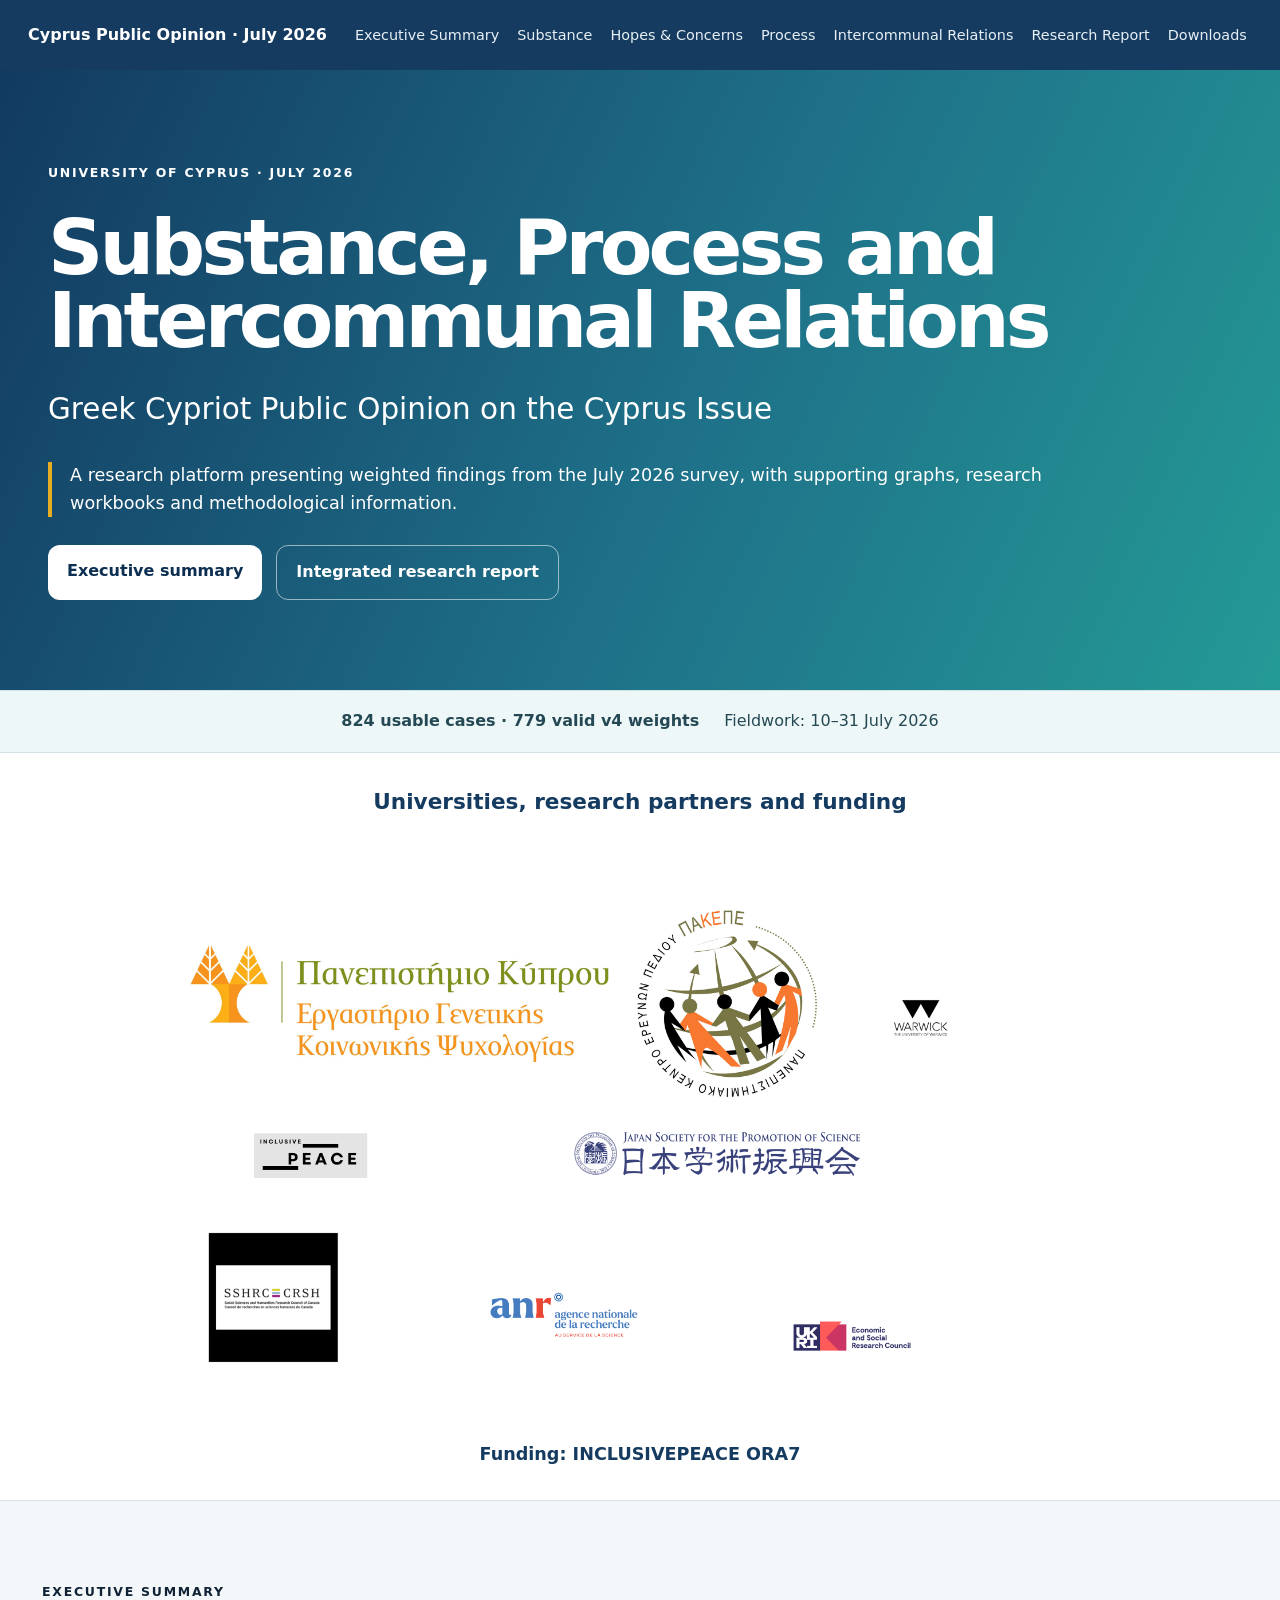
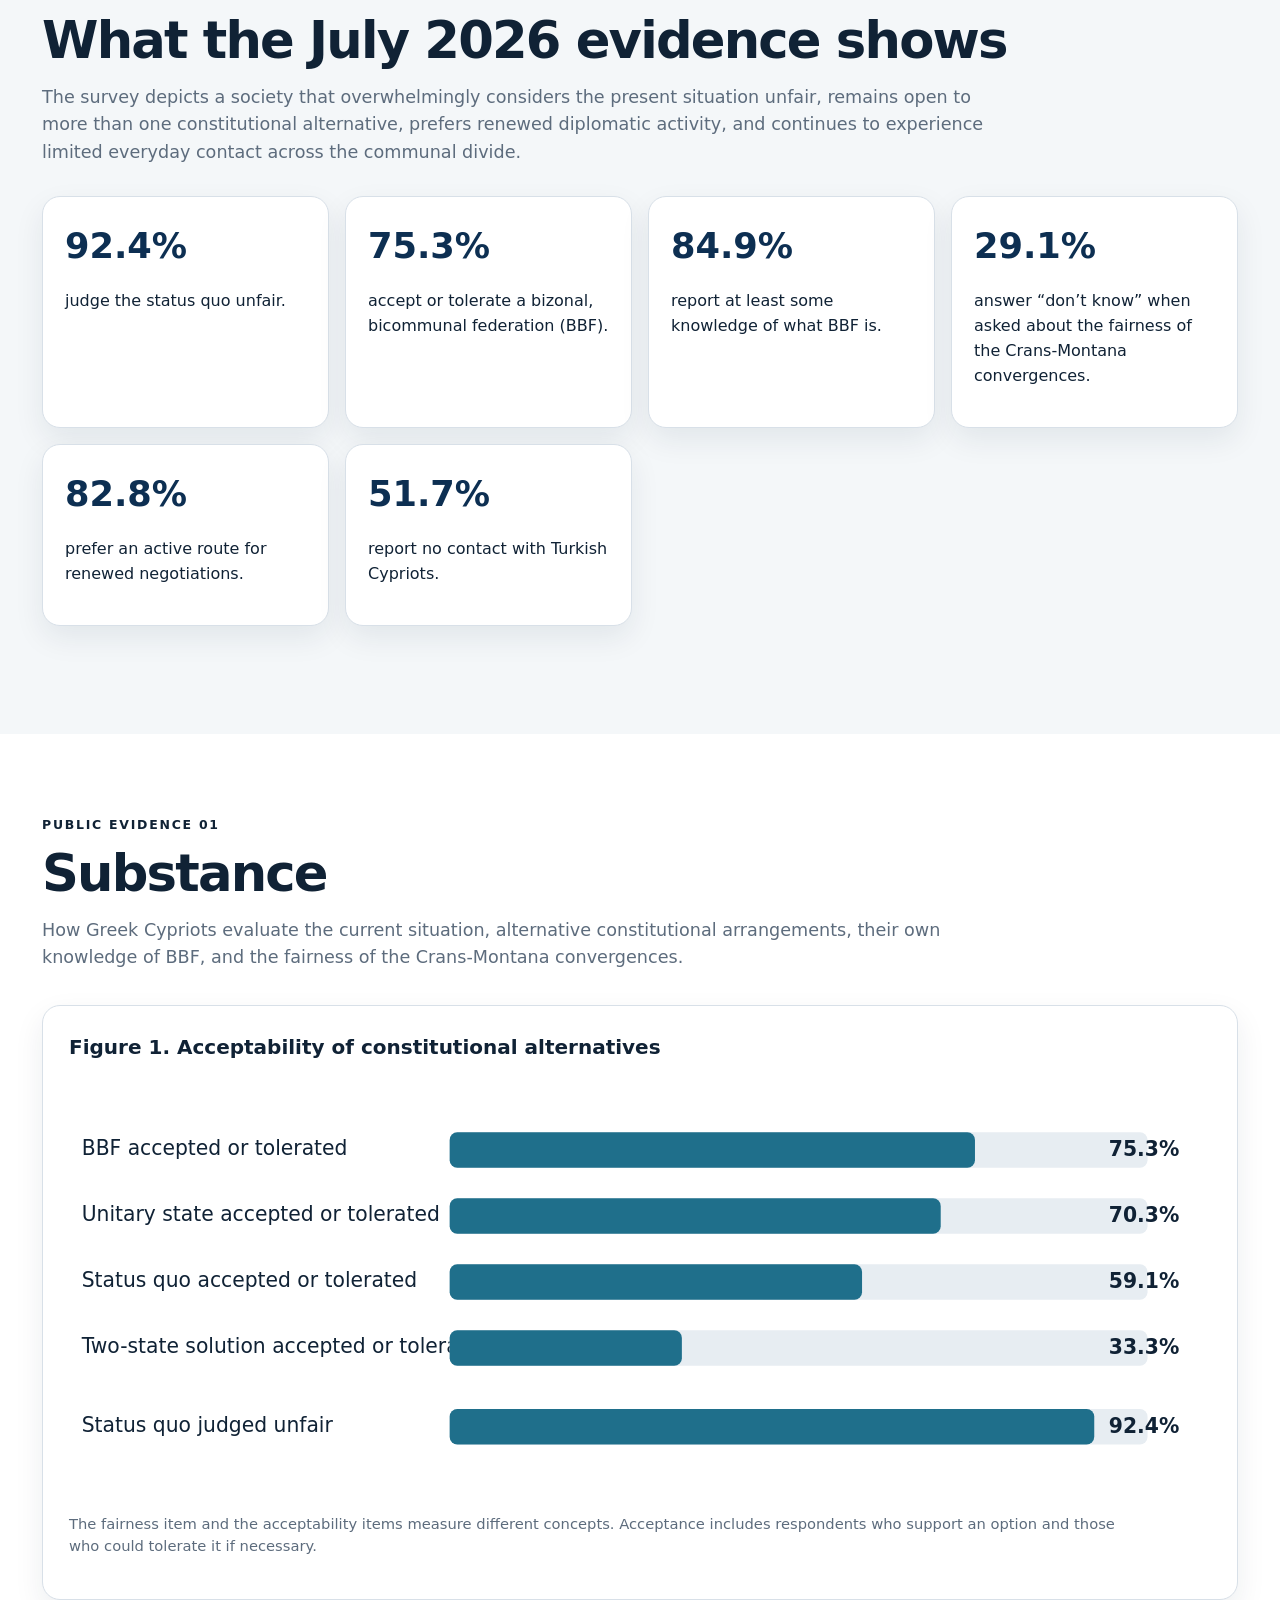
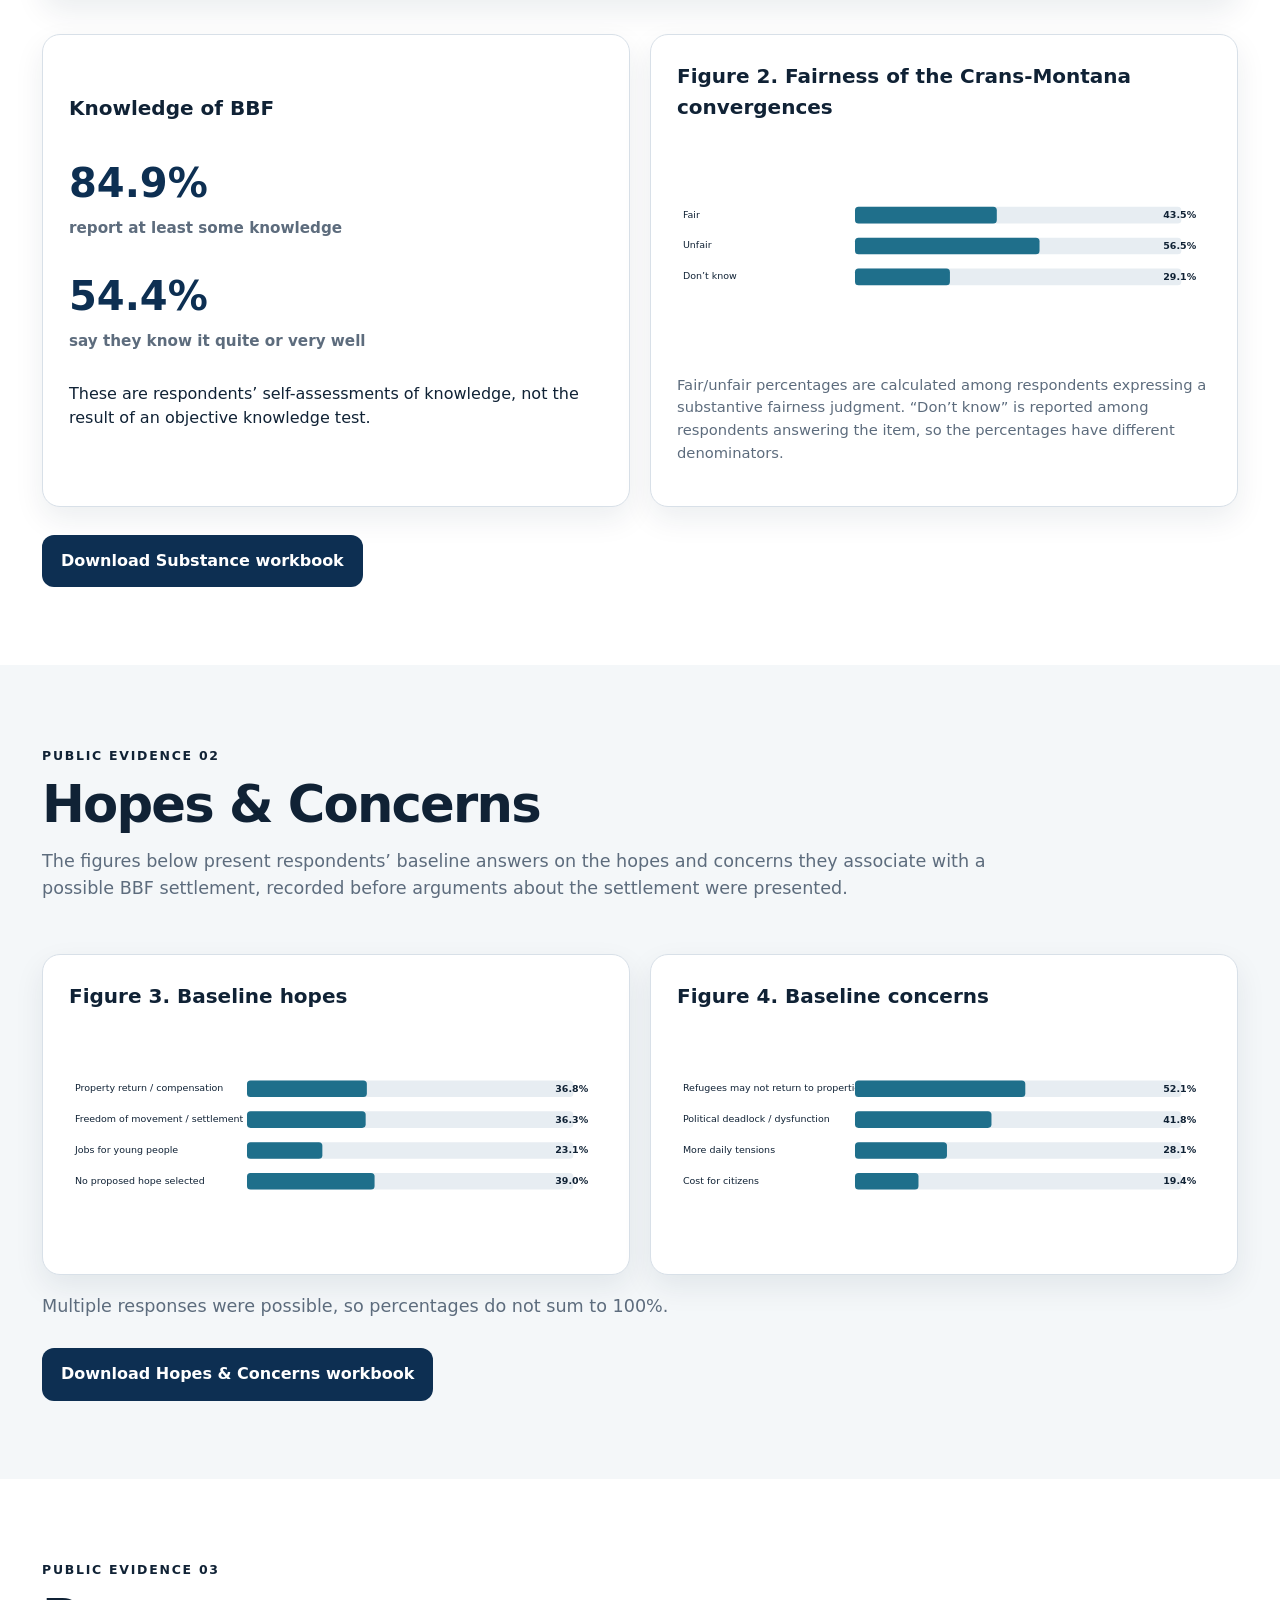
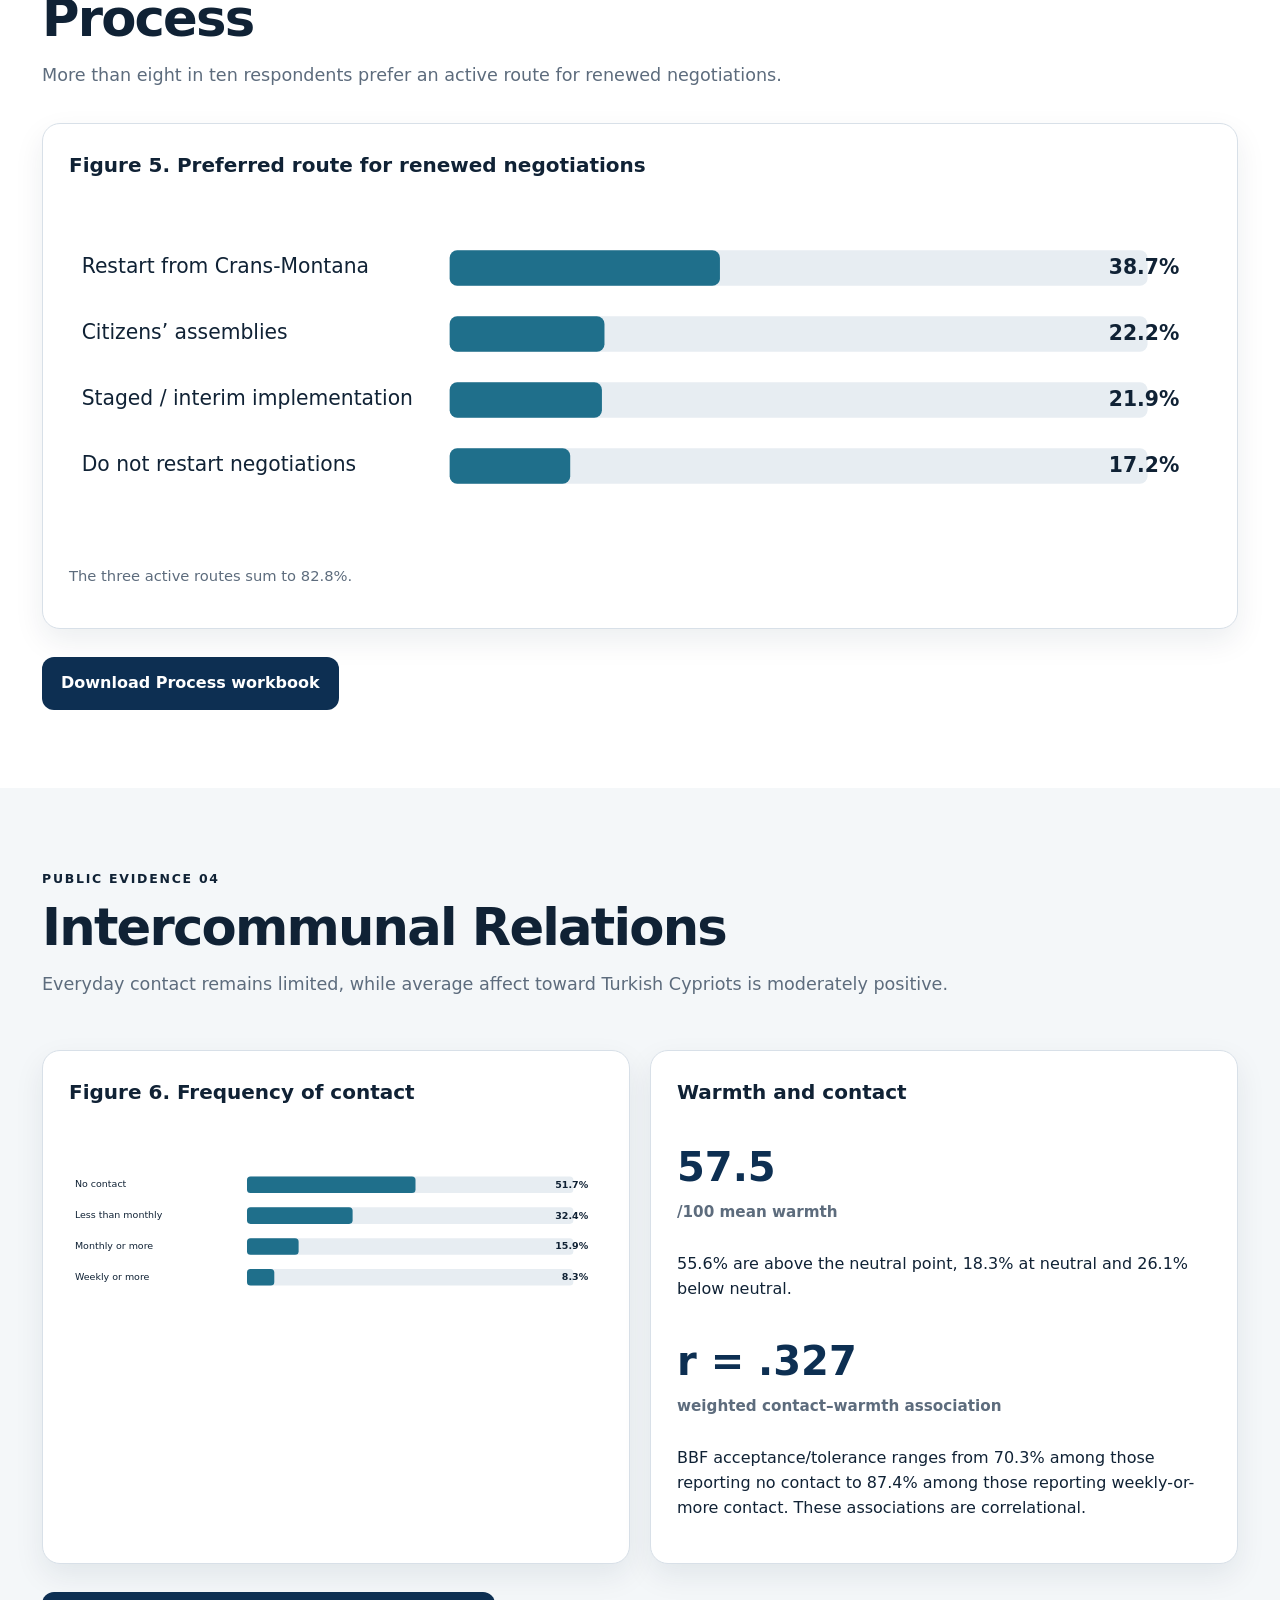
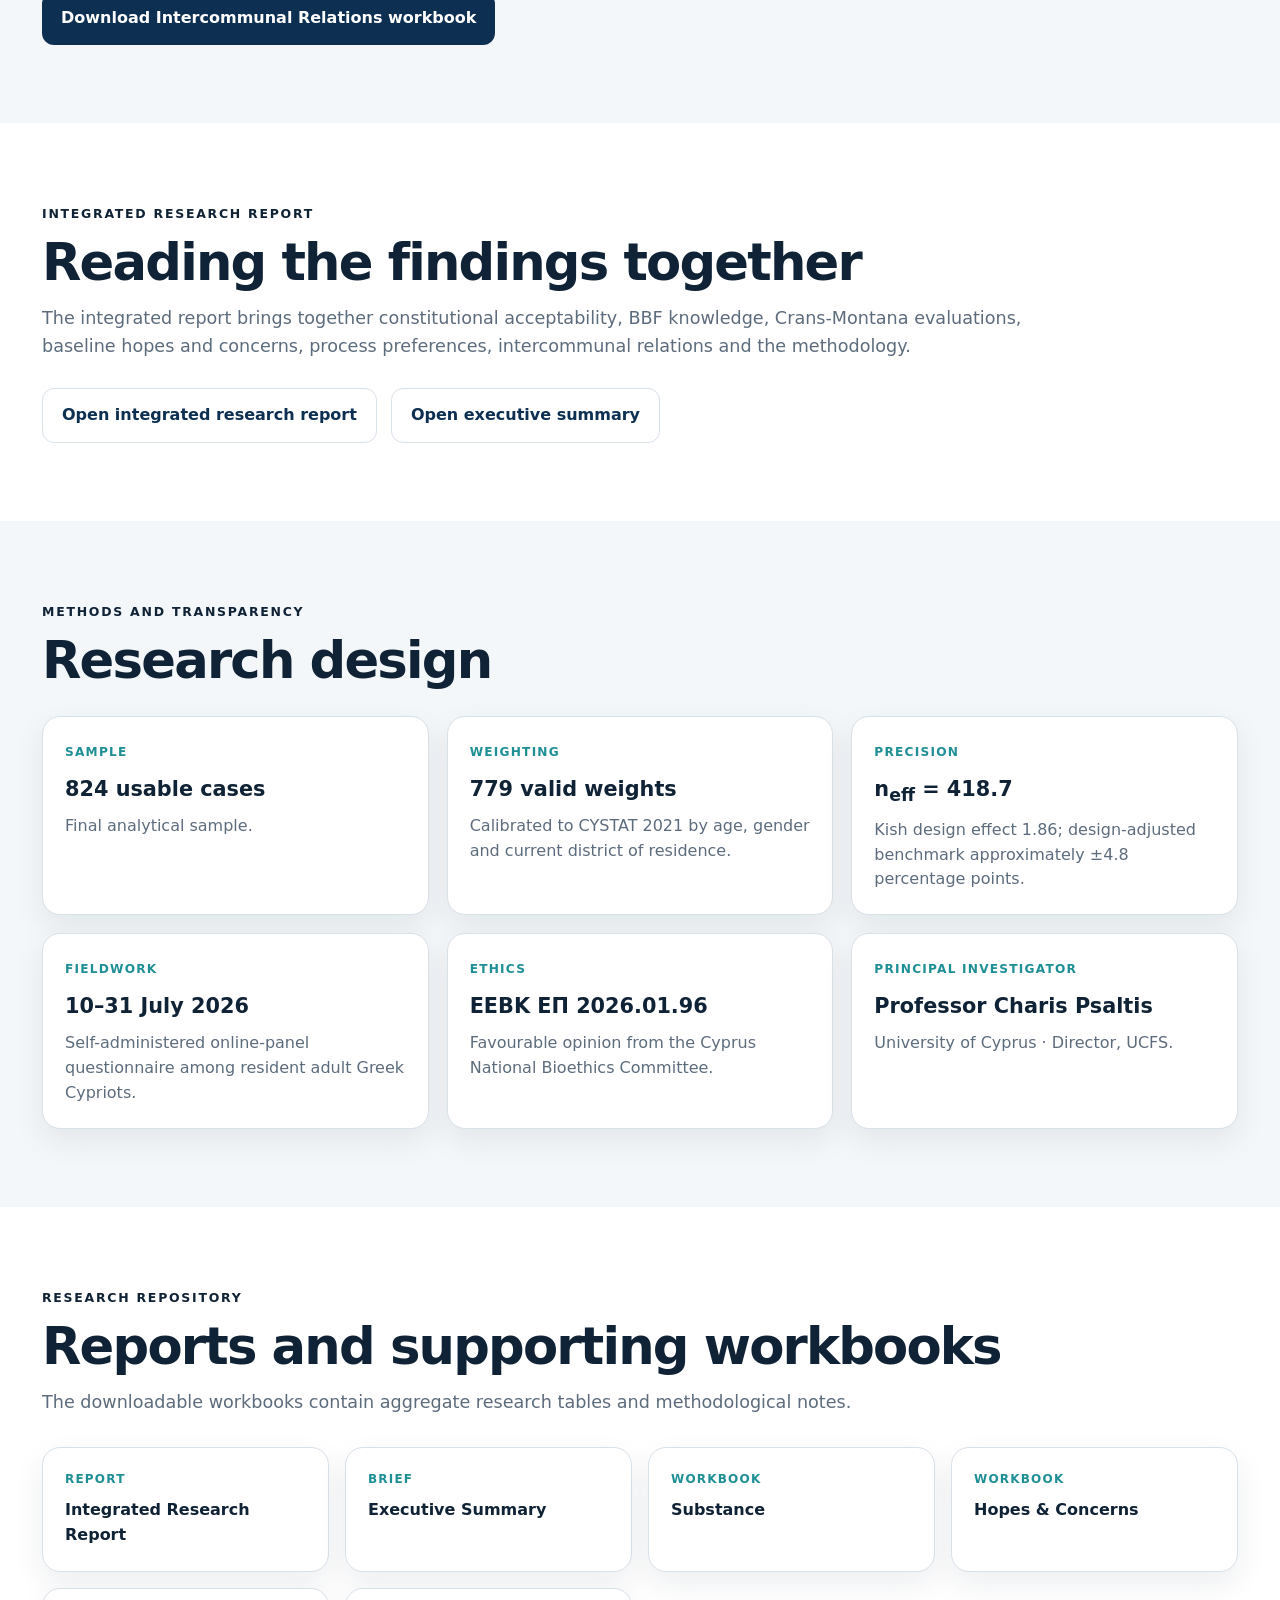
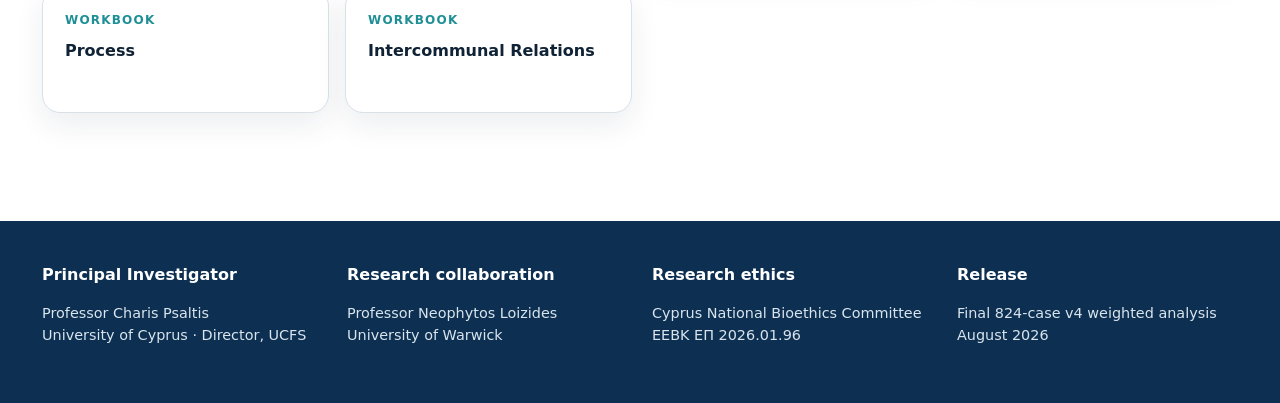
==== commit ef4989a8: "Replace combined logos with supplied high-resolution ORA7 artwork and concise funding credit" ====
--- a/index.html
+++ b/index.html
@@ -13,7 +13,7 @@
 <section class="release-banner"><strong>824 usable cases · 779 valid v4 weights</strong><span>Fieldwork: 10–31 July 2026</span></section>
 
 
-<section aria-labelledby="partners-heading" style="padding:32px 24px;background:#fff;text-align:center;border-bottom:1px solid #d8e0e8"><h2 id="partners-heading" style="font-size:1.35rem;color:#153b60;margin:0 0 18px">Universities, research partners and funding</h2><img src="[data-uri]" alt="University of Cyprus; University Center for Field Studies (UCFS); University of Warwick. Research funded by Prof. Neophytos Loizides (University of Warwick), PI of INCLUSIVEPEACE ORA7. Inclusive Peace, Japan Society for the Promotion of Science, ANR, SSHRC and ESRC. Ethics approval: Cyprus National Bioethics Committee, EEBK EP 2026.01.96." width="602" height="335" style="display:block;width:100%;max-width:800px;height:auto;margin:0 auto"></section>
+<section aria-labelledby="partners-heading" style="padding:32px 24px;background:#fff;text-align:center;border-bottom:1px solid #d8e0e8"><h2 id="partners-heading" style="font-size:1.35rem;color:#153b60;margin:0 0 18px">Universities, research partners and funding</h2><img src="[data-uri]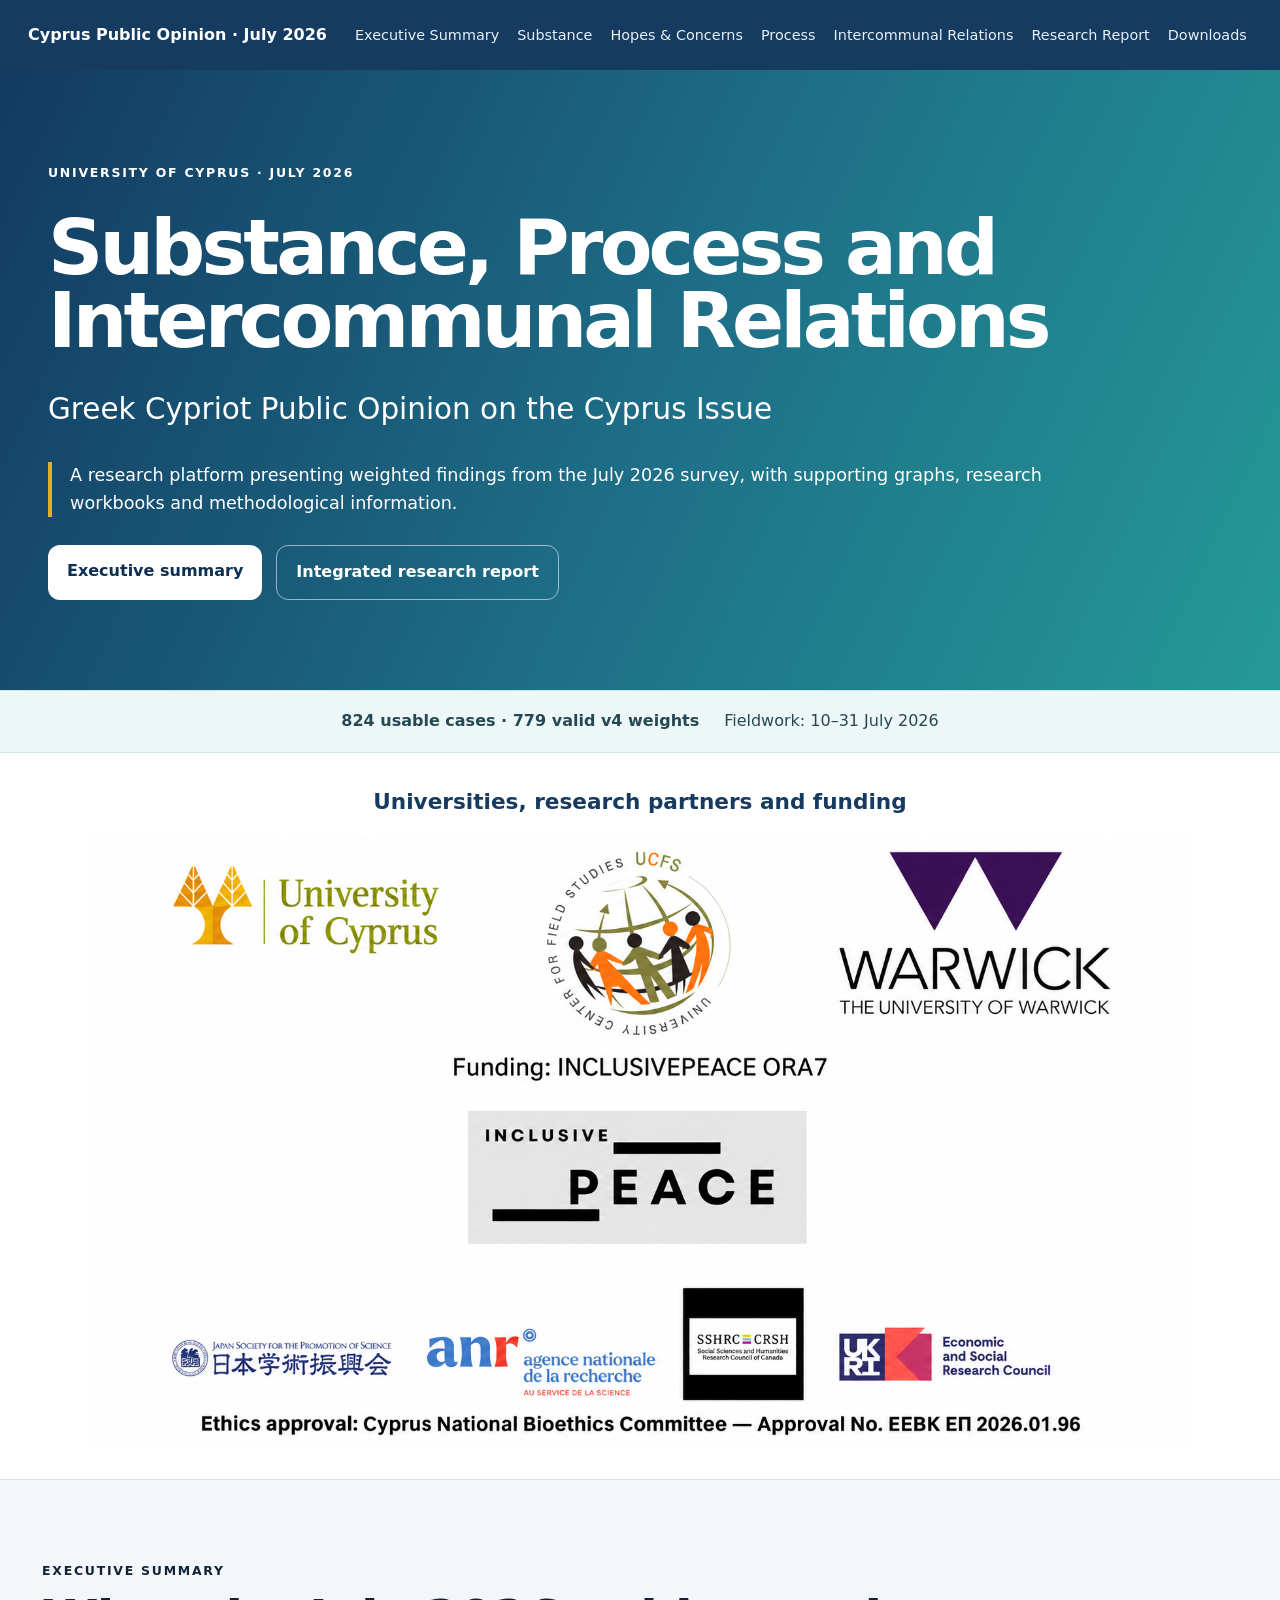
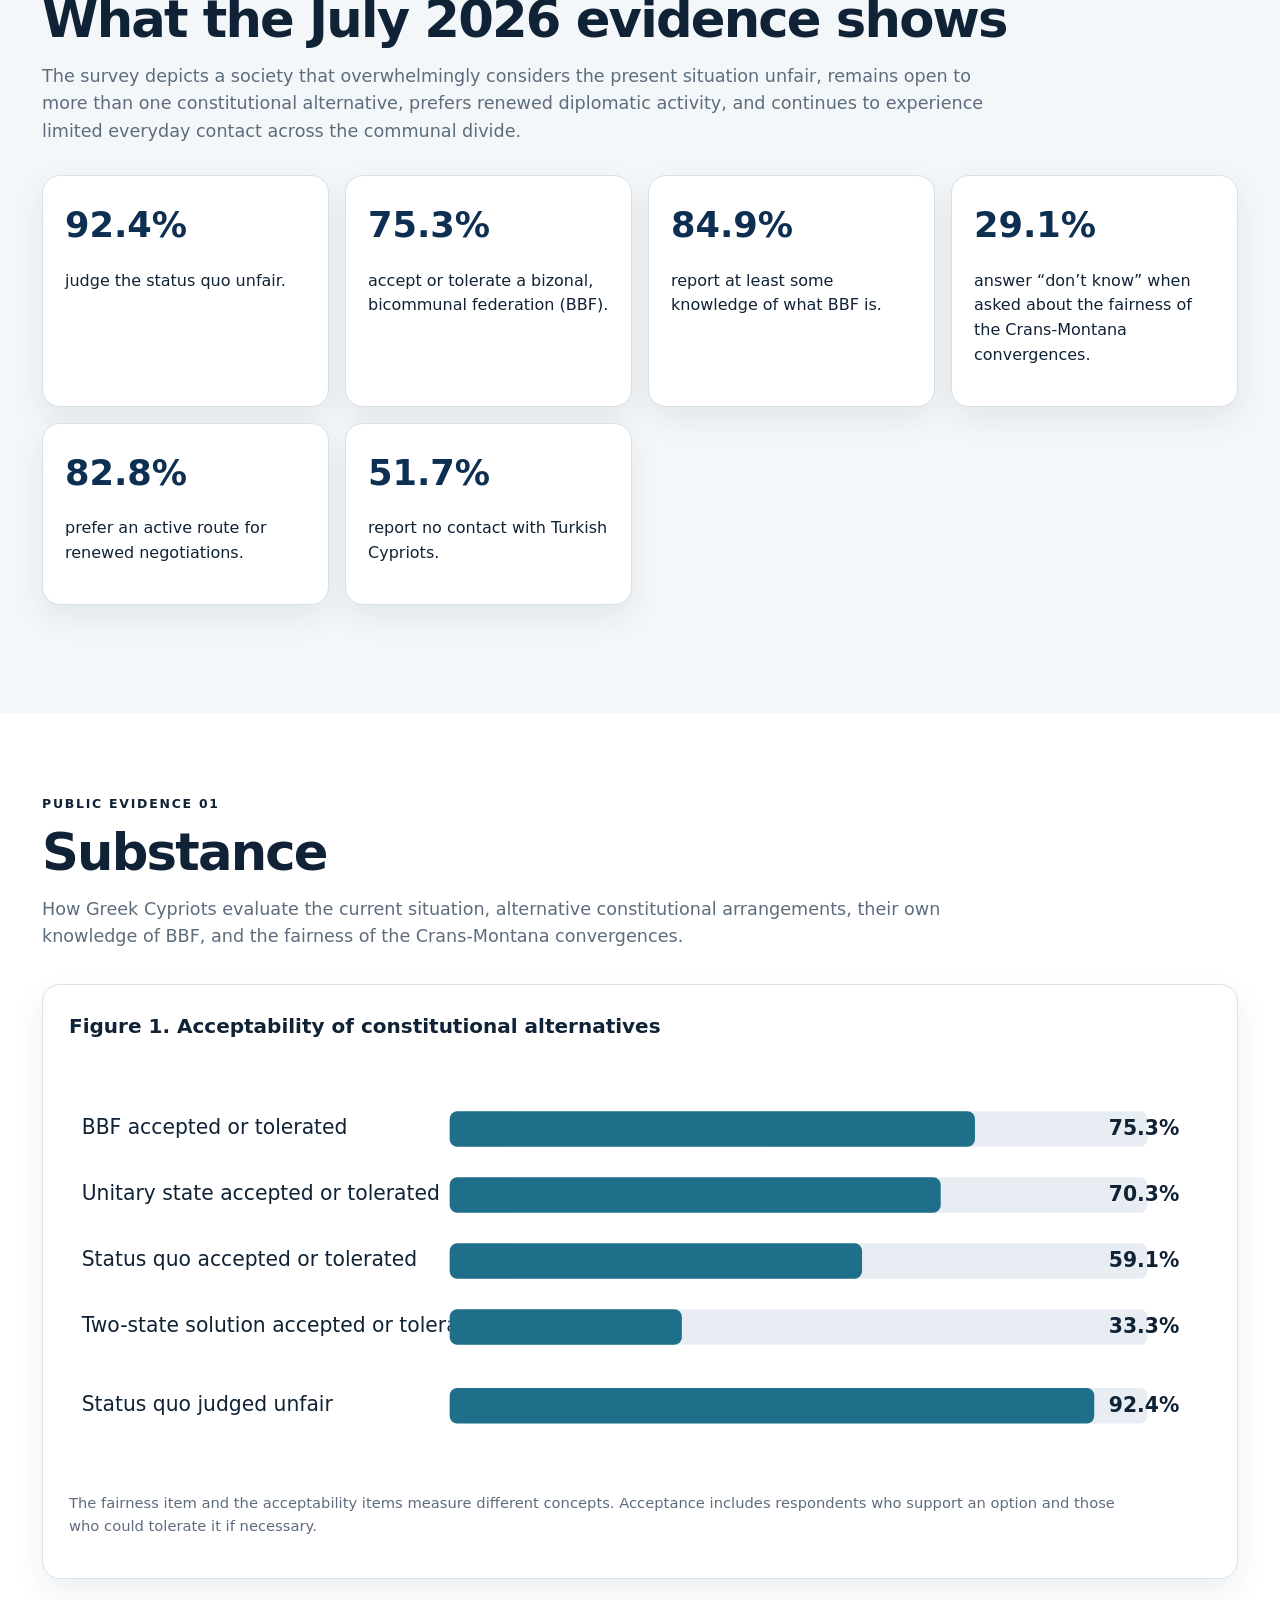
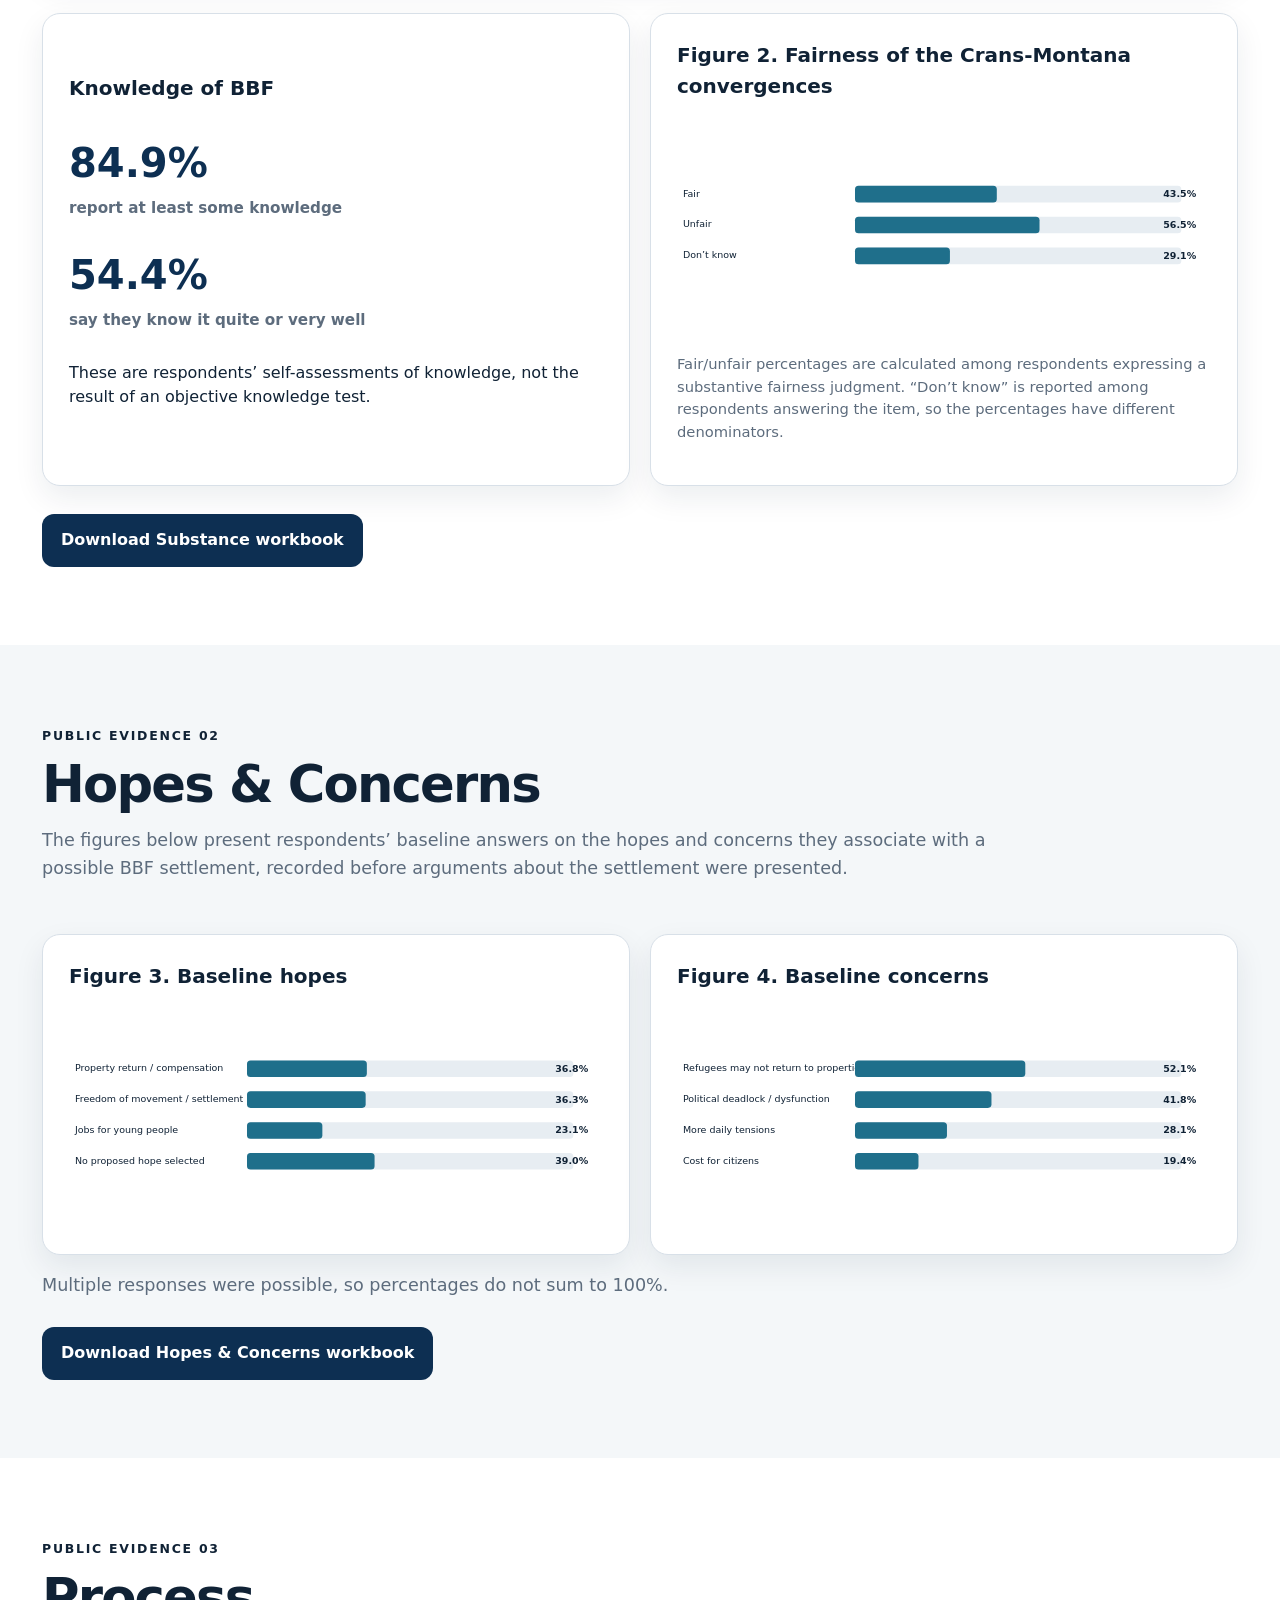
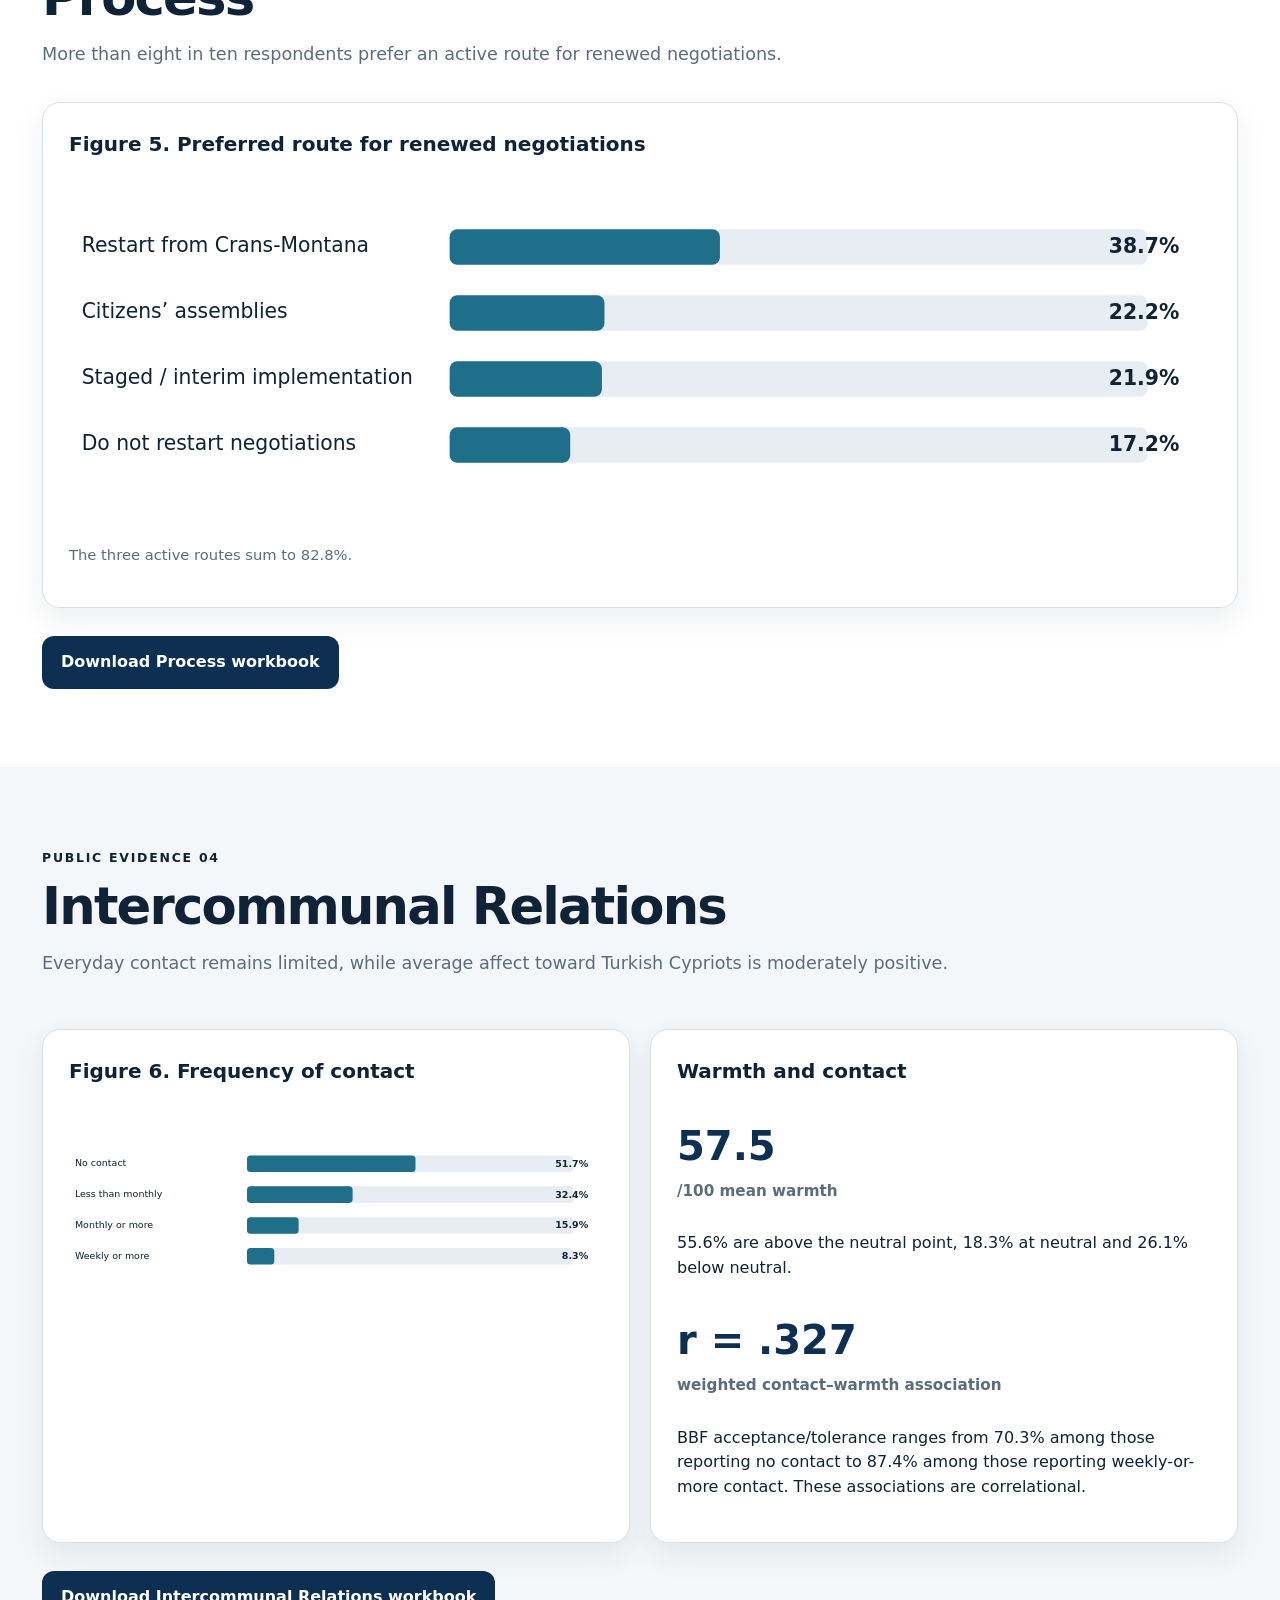
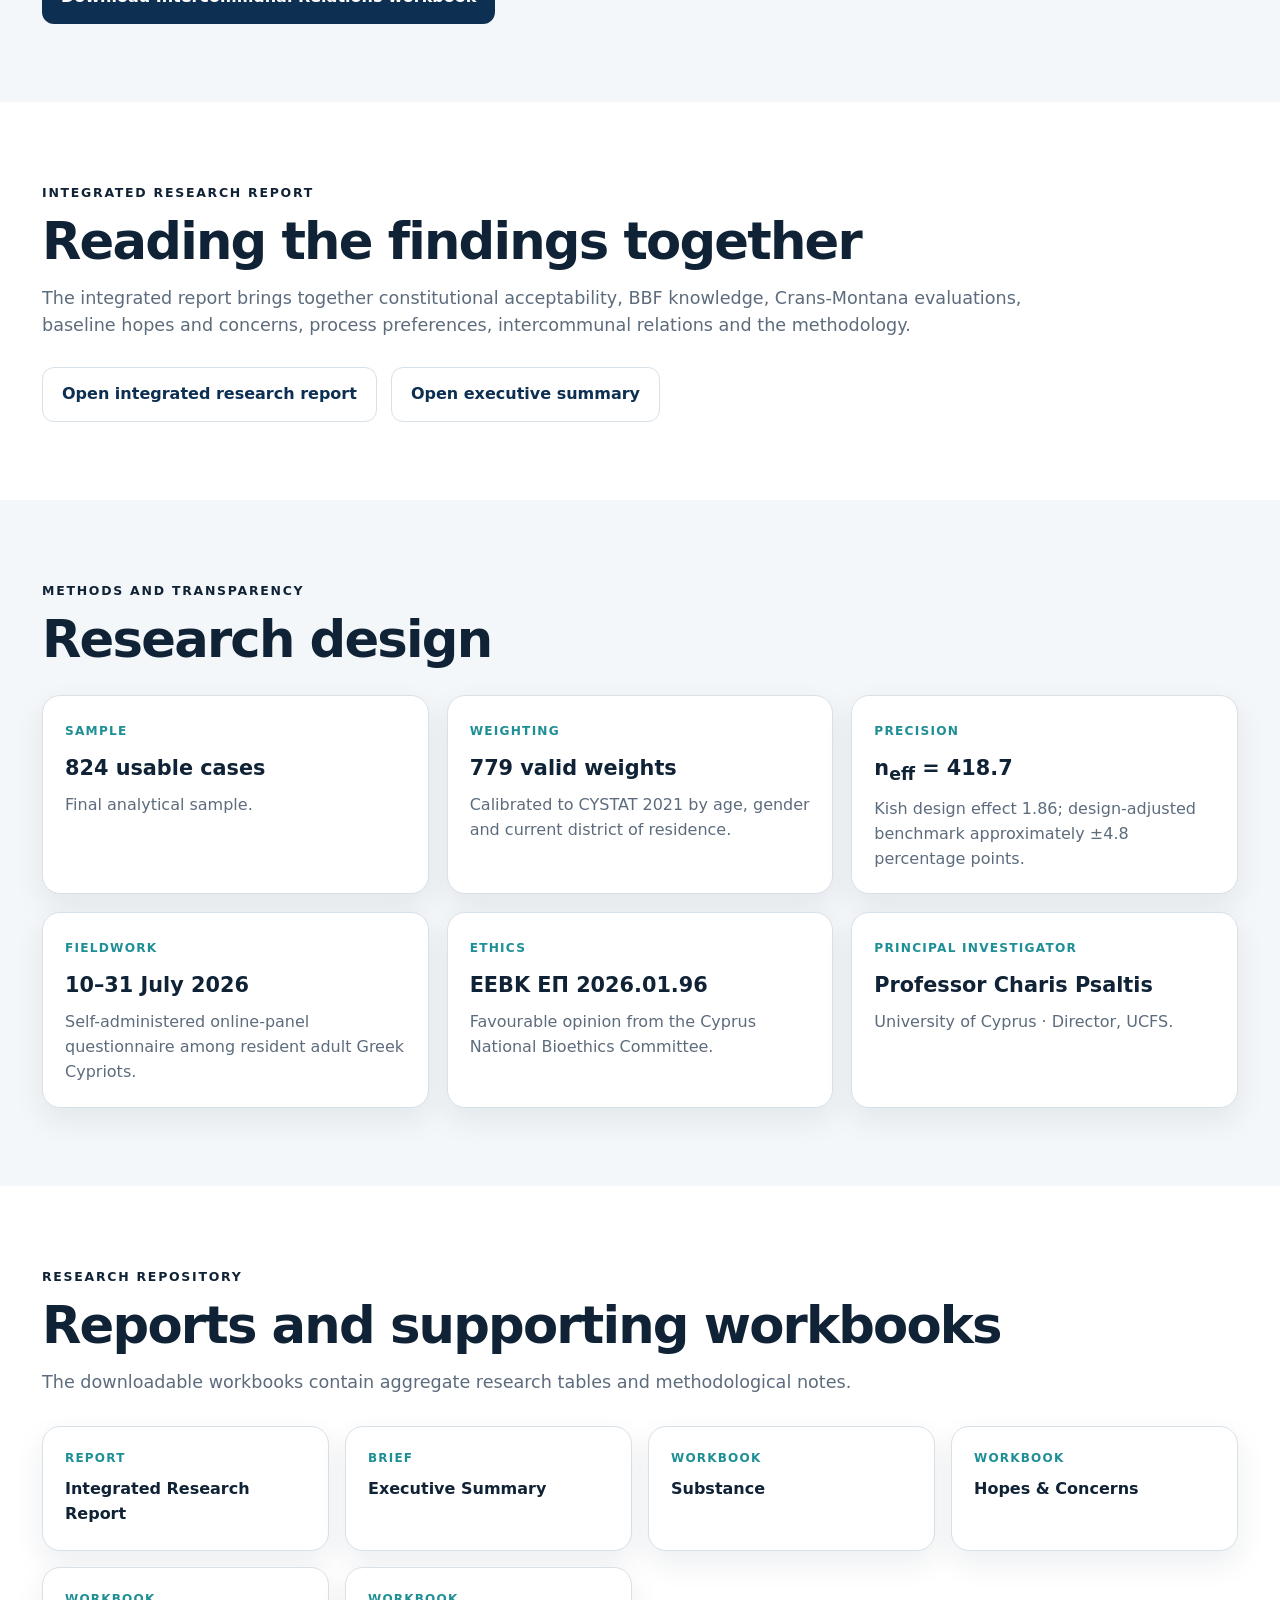
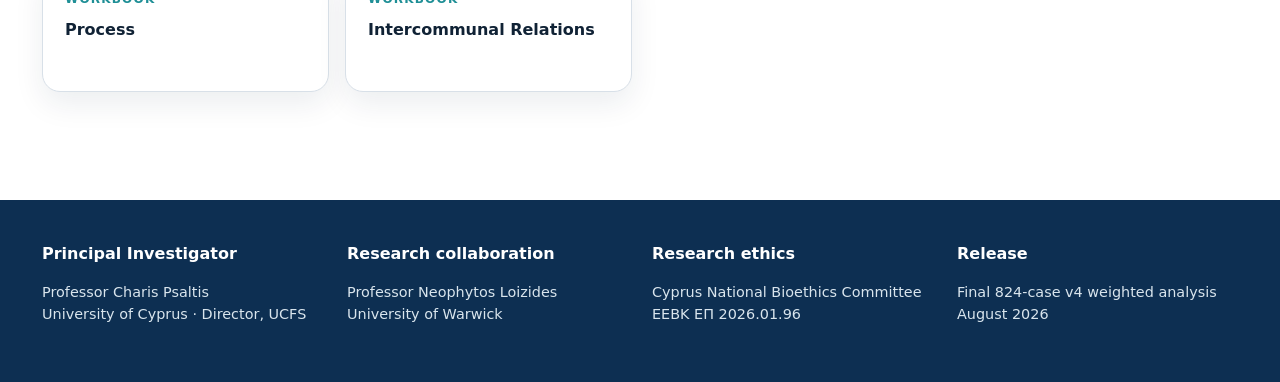
==== commit 59711926: "Update platform with latest supplied July 2026 research logo artwork" ====
--- a/index.html
+++ b/index.html
@@ -13,7 +13,7 @@
 <section class="release-banner"><strong>824 usable cases · 779 valid v4 weights</strong><span>Fieldwork: 10–31 July 2026</span></section>
 
 
-<section aria-labelledby="partners-heading" style="padding:32px 24px;background:#fff;text-align:center;border-bottom:1px solid #d8e0e8"><h2 id="partners-heading" style="font-size:1.35rem;color:#153b60;margin:0 0 18px">Universities, research partners and funding</h2><img src="[data-uri]